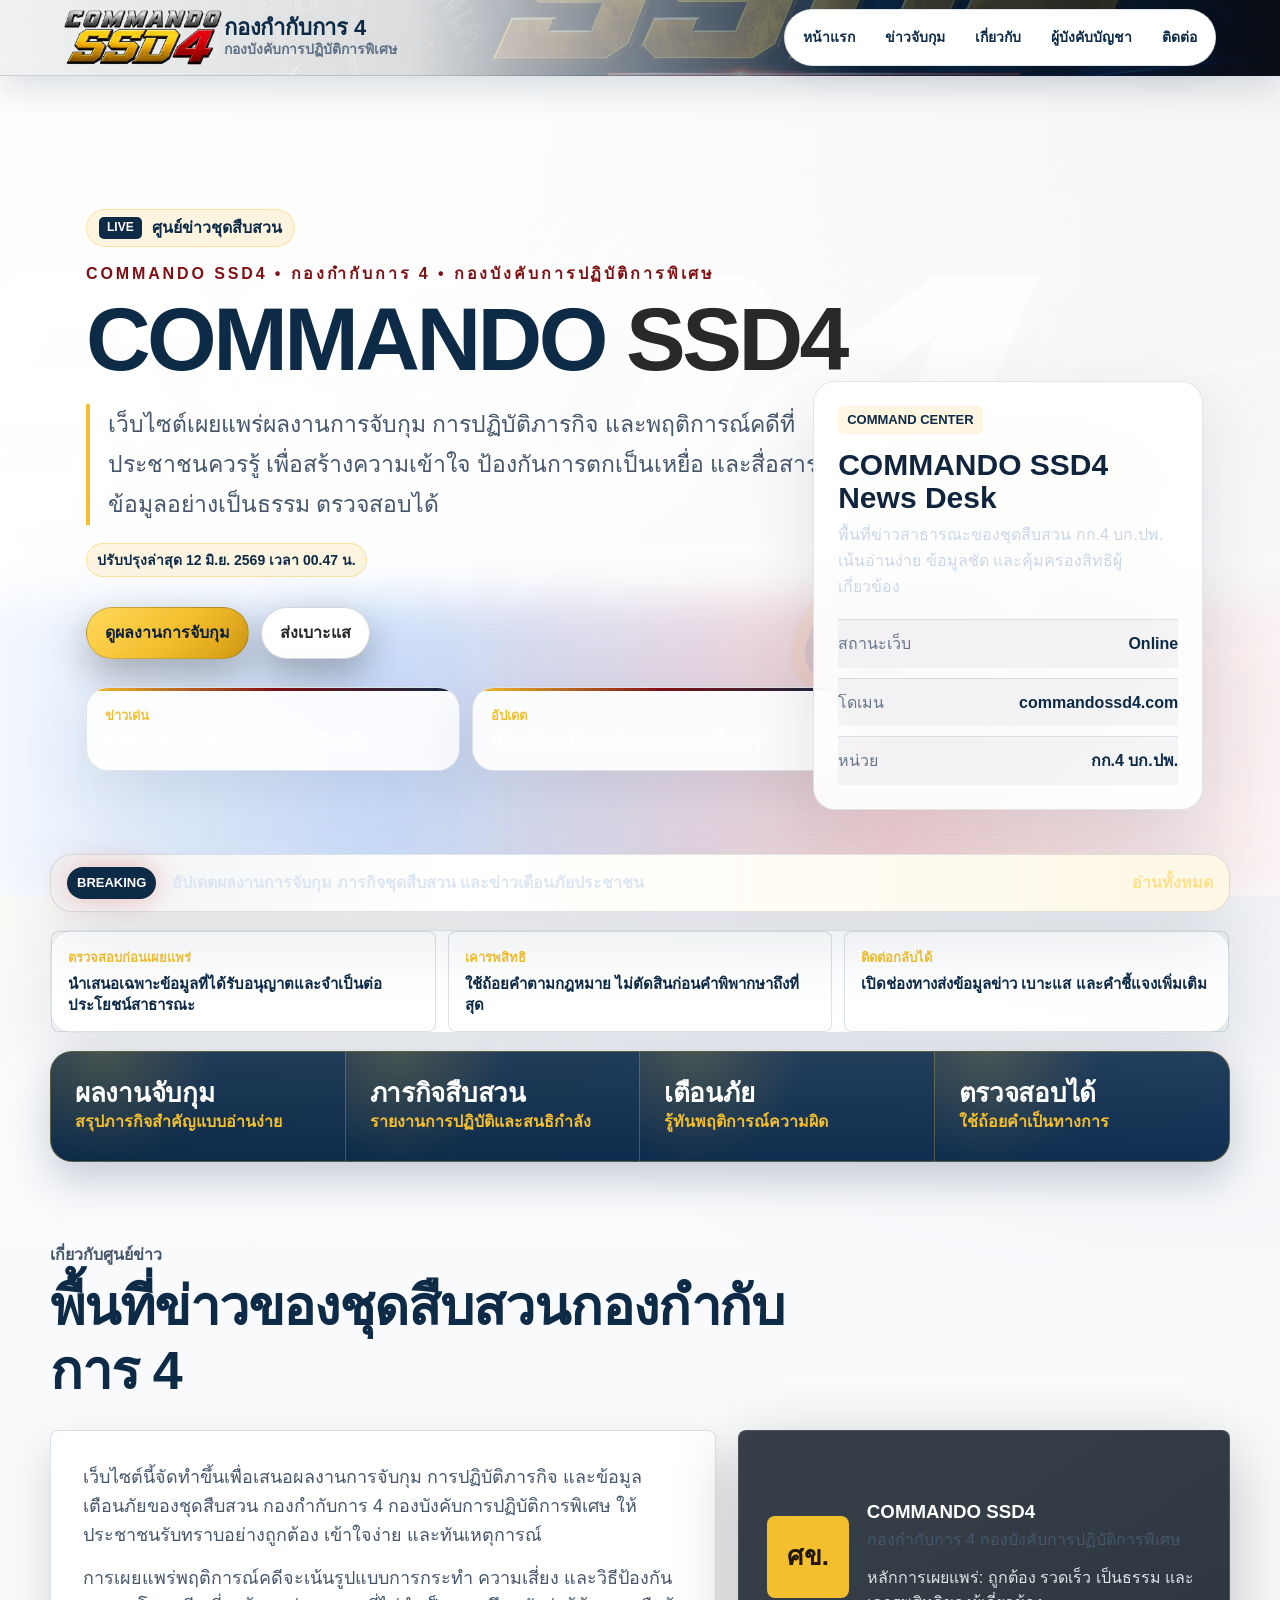
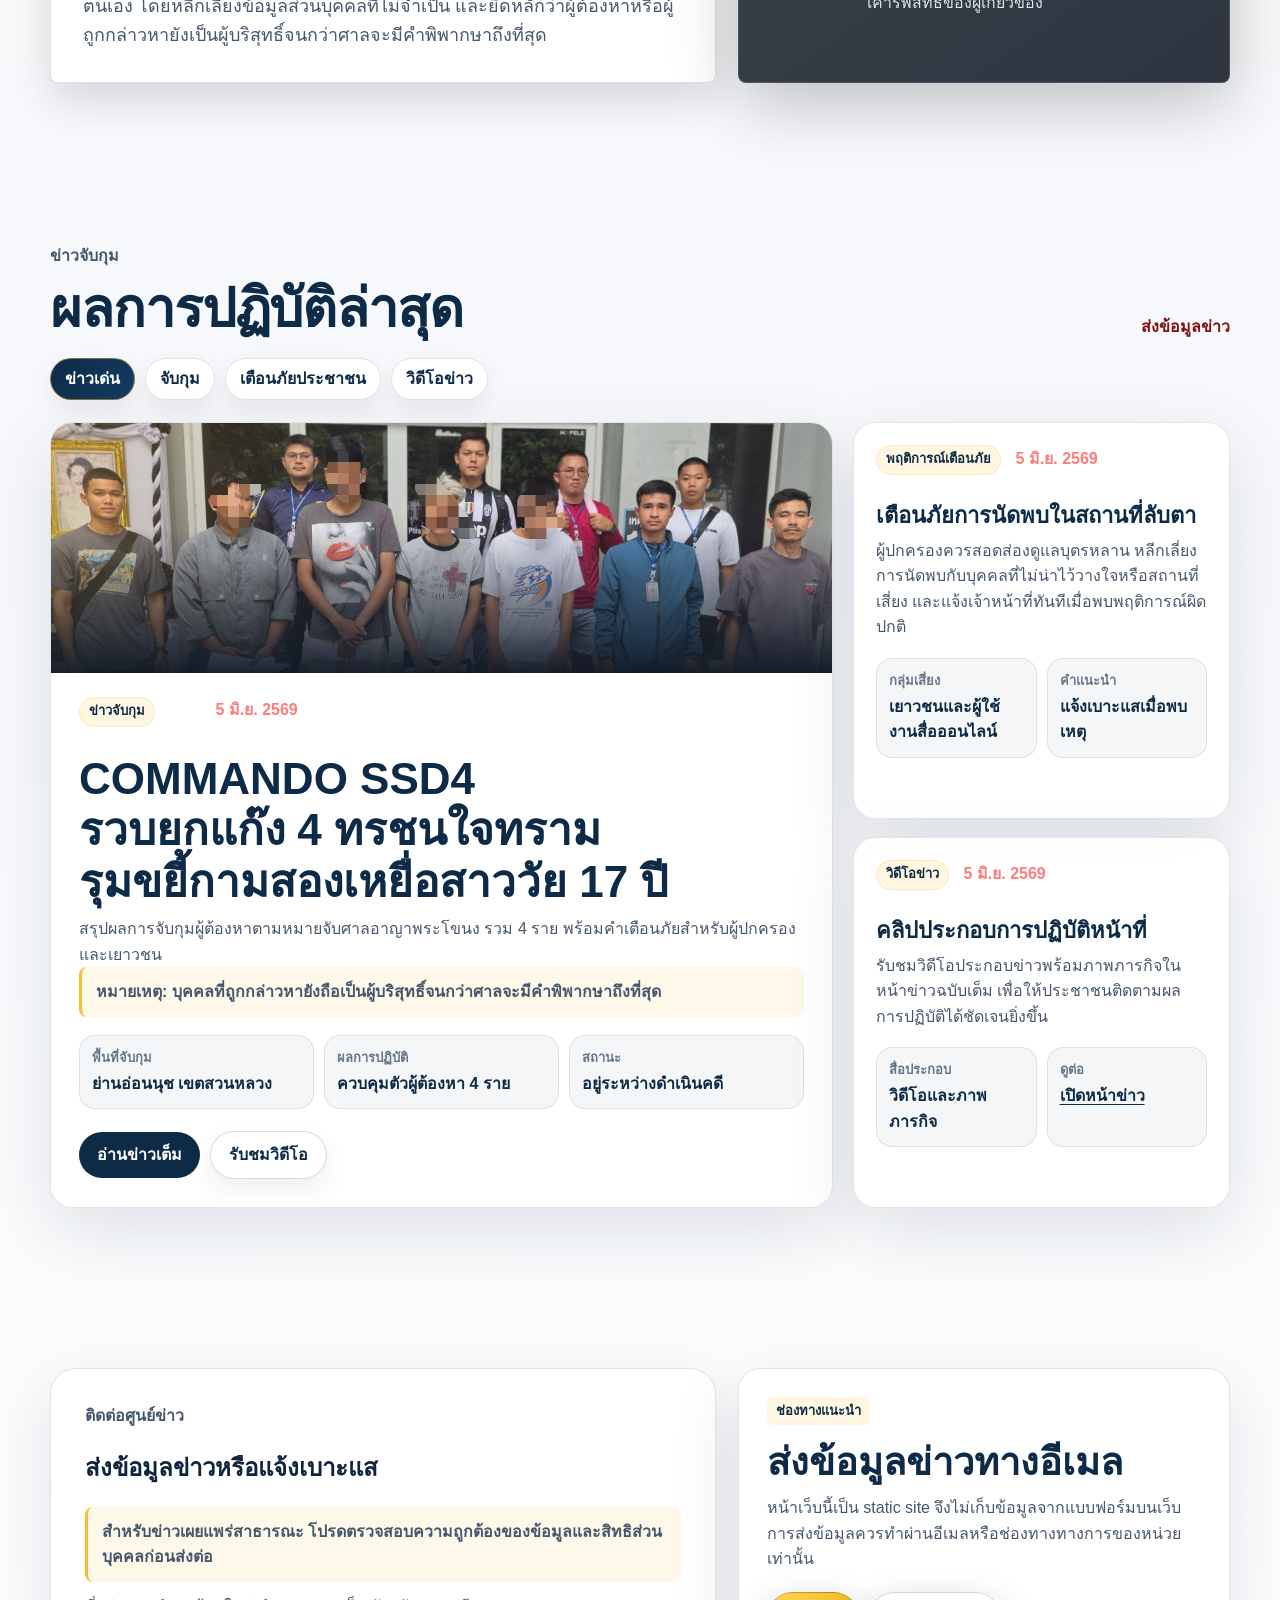
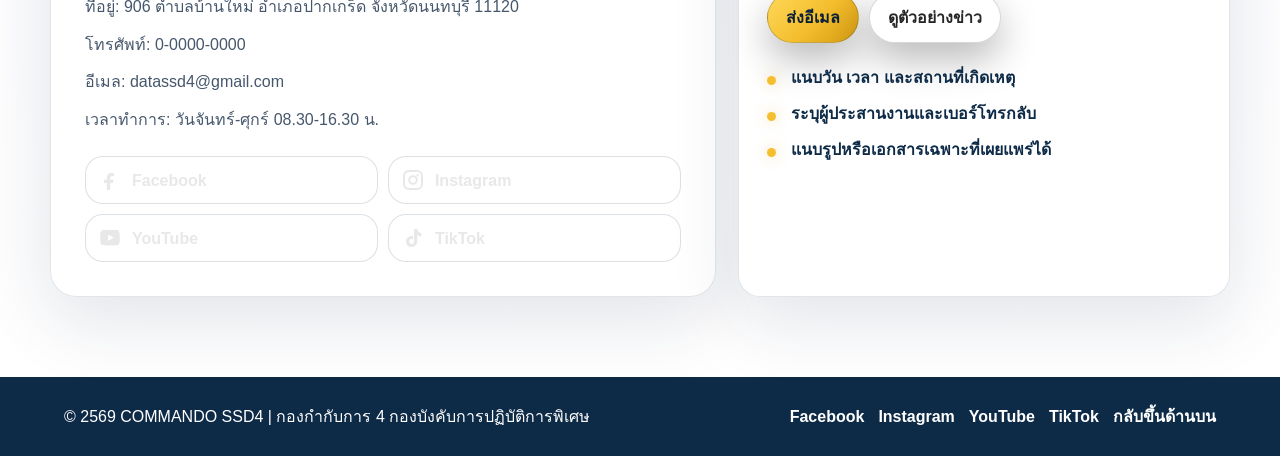
==== index.html @ e6b13897 "Upgrade news layout and sharing" ====
<!doctype html>
<html lang="th">
<head>
  <meta charset="utf-8">
  <meta name="viewport" content="width=device-width, initial-scale=1">
  <title>COMMANDO SSD4 | กองกำกับการ 4 กองบังคับการปฏิบัติการพิเศษ</title>
  <meta name="description" content="เว็บไซต์ COMMANDO SSD4 กองกำกับการ 4 กองบังคับการปฏิบัติการพิเศษ นำเสนอผลงานการจับกุม ภารกิจ และข่าวเตือนภัยประชาชน">
  <meta name="theme-color" content="#080d14">
  <meta property="og:type" content="website">
  <meta property="og:title" content="COMMANDO SSD4 | กองกำกับการ 4 กองบังคับการปฏิบัติการพิเศษ">
  <meta property="og:description" content="รายงานผลงานการจับกุม ภารกิจ และข่าวเตือนภัยประชาชนจาก COMMANDO SSD4">
  <meta property="og:image" content="https://commandossd4.com/assets/cover/ssd4-cover-wide-mono.jpg">
  <meta property="og:url" content="https://commandossd4.com/">
  <meta name="twitter:card" content="summary_large_image">
  <meta name="twitter:title" content="COMMANDO SSD4 | กองกำกับการ 4 กองบังคับการปฏิบัติการพิเศษ">
  <meta name="twitter:description" content="รายงานผลงานการจับกุม ภารกิจ และข่าวเตือนภัยประชาชนจาก COMMANDO SSD4">
  <meta name="twitter:image" content="https://commandossd4.com/assets/cover/ssd4-cover-wide-mono.jpg">
  <meta http-equiv="Content-Security-Policy" content="default-src 'self'; base-uri 'self'; object-src 'none'; frame-src 'none'; child-src 'none'; worker-src 'none'; form-action 'none'; img-src 'self' data:; font-src 'self'; media-src 'self'; manifest-src 'self'; style-src 'self'; style-src-elem 'self'; style-src-attr 'none'; script-src 'self'; script-src-elem 'self'; script-src-attr 'none'; connect-src 'none'; prefetch-src 'self'; navigate-to 'self' https://www.facebook.com https://www.instagram.com https://www.youtube.com https://www.tiktok.com mailto:; trusted-types default; require-trusted-types-for 'script'">
  <meta name="referrer" content="strict-origin-when-cross-origin">
  <meta http-equiv="Permissions-Policy" content="camera=(), microphone=(), geolocation=(), payment=(), usb=(), bluetooth=(), interest-cohort=()">
  <meta http-equiv="X-Content-Type-Options" content="nosniff">
  <link rel="canonical" href="https://commandossd4.com/">
  <link rel="icon" href="assets/favicon.svg" type="image/svg+xml">
  <link rel="apple-touch-icon" href="assets/brand/commando-ssd4-header-logo-clean.png">
  <link rel="stylesheet" href="styles.css?v=news-upgrade">
</head>
<body>
  <header class="site-header">
    <a class="brand" href="index.html#home" aria-label="กลับหน้าแรก">
      <img class="brand-mark" src="assets/brand/commando-ssd4-header-logo-clean.png" alt="โลโก้ COMMANDO SSD4">
      <span>
        <strong>กองกำกับการ 4</strong>
        <small>กองบังคับการปฏิบัติการพิเศษ</small>
      </span>
    </a>
    <button class="menu-button" type="button" aria-label="เปิดเมนู" aria-expanded="false">
      <span></span>
      <span></span>
      <span></span>
    </button>
    <nav class="main-nav" aria-label="เมนูหลัก">
      <a href="#home">หน้าแรก</a>
      <a href="#news">ข่าวจับกุม</a>
      <a href="#about">เกี่ยวกับ</a>
      <a href="commanders.html">ผู้บังคับบัญชา</a>
      <a href="#contact">ติดต่อ</a>
    </nav>
  </header>

  <main id="home">
    <section class="hero">
      <img src="assets/cover/ssd4-cover-wide-mono.jpg" alt="ภาพปก COMMANDO SSD4 LIVE โทนขาวดำ" class="hero-image">
      <div class="hero-overlay"></div>
      <div class="hero-content">
        <div class="live-kicker">
          <span>LIVE</span>
          ศูนย์ข่าวชุดสืบสวน
        </div>
        <p class="hero-sector">COMMANDO SSD4 • กองกำกับการ 4 • กองบังคับการปฏิบัติการพิเศษ</p>
        <h1>COMMANDO <span>SSD4</span></h1>
        <p class="hero-copy">เว็บไซต์เผยแพร่ผลงานการจับกุม การปฏิบัติภารกิจ และพฤติการณ์คดีที่ประชาชนควรรู้ เพื่อสร้างความเข้าใจ ป้องกันการตกเป็นเหยื่อ และสื่อสารข้อมูลอย่างเป็นธรรม ตรวจสอบได้</p>
        <p class="last-updated">ปรับปรุงล่าสุด 12 มิ.ย. 2569 เวลา 00.47 น.</p>
        <div class="hero-actions" aria-label="ทางลัดสำคัญ">
          <a class="primary-button" href="#news">ดูผลงานการจับกุม</a>
          <a class="secondary-button" href="#contact">ส่งเบาะแส</a>
        </div>
        <div class="hero-brief">
          <article>
            <span>ข่าวเด่น</span>
            <strong>รายงานผลการจับกุมและส่งดำเนินคดี</strong>
          </article>
          <article>
            <span>อัปเดต</span>
            <strong>เตือนภัยพฤติการณ์อาชญากรรมที่ควรรู้</strong>
          </article>
        </div>
      </div>
      <aside class="hero-command-card" aria-label="สรุปสถานะศูนย์ข่าว">
        <span class="card-label">COMMAND CENTER</span>
        <h2>COMMANDO SSD4 News Desk</h2>
        <p>พื้นที่ข่าวสาธารณะของชุดสืบสวน กก.4 บก.ปพ. เน้นอ่านง่าย ข้อมูลชัด และคุ้มครองสิทธิผู้เกี่ยวข้อง</p>
        <dl>
          <div><dt>สถานะเว็บ</dt><dd>Online</dd></div>
          <div><dt>โดเมน</dt><dd>commandossd4.com</dd></div>
          <div><dt>หน่วย</dt><dd>กก.4 บก.ปพ.</dd></div>
        </dl>
      </aside>
    </section>

    <section class="ticker" aria-label="ข่าวด่วน">
      <strong>BREAKING</strong>
      <p>อัปเดตผลงานการจับกุม ภารกิจชุดสืบสวน และข่าวเตือนภัยประชาชน</p>
      <a href="#news">อ่านทั้งหมด</a>
    </section>

    <section class="trust-strip" aria-label="มาตรฐานการเผยแพร่ข่าว">
      <article>
        <span>ตรวจสอบก่อนเผยแพร่</span>
        <strong>นำเสนอเฉพาะข้อมูลที่ได้รับอนุญาตและจำเป็นต่อประโยชน์สาธารณะ</strong>
      </article>
      <article>
        <span>เคารพสิทธิ</span>
        <strong>ใช้ถ้อยคำตามกฎหมาย ไม่ตัดสินก่อนคำพิพากษาถึงที่สุด</strong>
      </article>
      <article>
        <span>ติดต่อกลับได้</span>
        <strong>เปิดช่องทางส่งข้อมูลข่าว เบาะแส และคำชี้แจงเพิ่มเติม</strong>
      </article>
    </section>

    <section class="quick-stats" aria-label="สรุปข่าวและผลการปฏิบัติ">
      <article>
        <strong>ผลงานจับกุม</strong>
        <span>สรุปภารกิจสำคัญแบบอ่านง่าย</span>
      </article>
      <article>
        <strong>ภารกิจสืบสวน</strong>
        <span>รายงานการปฏิบัติและสนธิกำลัง</span>
      </article>
      <article>
        <strong>เตือนภัย</strong>
        <span>รู้ทันพฤติการณ์ความผิด</span>
      </article>
      <article>
        <strong>ตรวจสอบได้</strong>
        <span>ใช้ถ้อยคำเป็นทางการ</span>
      </article>
    </section>

    <section id="about" class="section">
      <div class="section-heading">
        <p class="eyebrow">เกี่ยวกับศูนย์ข่าว</p>
        <h2>พื้นที่ข่าวของชุดสืบสวนกองกำกับการ 4</h2>
      </div>
      <div class="about-grid">
        <div class="about-copy">
          <p>เว็บไซต์นี้จัดทำขึ้นเพื่อเสนอผลงานการจับกุม การปฏิบัติภารกิจ และข้อมูลเตือนภัยของชุดสืบสวน กองกำกับการ 4 กองบังคับการปฏิบัติการพิเศษ ให้ประชาชนรับทราบอย่างถูกต้อง เข้าใจง่าย และทันเหตุการณ์</p>
          <p>การเผยแพร่พฤติการณ์คดีจะเน้นรูปแบบการกระทำ ความเสี่ยง และวิธีป้องกันตนเอง โดยหลีกเลี่ยงข้อมูลส่วนบุคคลที่ไม่จำเป็น และยึดหลักว่าผู้ต้องหาหรือผู้ถูกกล่าวหายังเป็นผู้บริสุทธิ์จนกว่าศาลจะมีคำพิพากษาถึงที่สุด</p>
        </div>
        <div class="commander-panel">
          <div class="profile-avatar">ศข.</div>
          <div>
            <h3>COMMANDO SSD4</h3>
            <p>กองกำกับการ 4 กองบังคับการปฏิบัติการพิเศษ</p>
            <span>หลักการเผยแพร่: ถูกต้อง รวดเร็ว เป็นธรรม และเคารพสิทธิของผู้เกี่ยวข้อง</span>
          </div>
        </div>
      </div>
    </section>

    <section id="news" class="section">
      <div class="section-heading row-heading">
        <div>
          <p class="eyebrow">ข่าวจับกุม</p>
          <h2>ผลการปฏิบัติล่าสุด</h2>
        </div>
        <a class="text-link" href="#contact">ส่งข้อมูลข่าว</a>
      </div>
      <div class="news-toolbar" aria-label="หมวดข่าว">
        <span>ข่าวเด่น</span>
        <span>จับกุม</span>
        <span>เตือนภัยประชาชน</span>
        <span>วิดีโอข่าว</span>
      </div>
      <div class="news-dashboard">
        <article class="featured-news">
          <div class="news-visual" aria-hidden="true">
            <img src="assets/news/2026-06-05-case/cover.jpg" alt="">
          </div>
          <span class="news-tag">ข่าวจับกุม</span>
          <time datetime="2026-06-05">5 มิ.ย. 2569</time>
              <h3>COMMANDO SSD4<br>รวบยกแก๊ง 4 ทรชนใจทราม<br>รุมขยี้กามสองเหยื่อสาววัย 17 ปี</h3>
          <p>สรุปผลการจับกุมผู้ต้องหาตามหมายจับศาลอาญาพระโขนง รวม 4 ราย พร้อมคำเตือนภัยสำหรับผู้ปกครองและเยาวชน</p>
          <p class="editor-note">หมายเหตุ: บุคคลที่ถูกกล่าวหายังถือเป็นผู้บริสุทธิ์จนกว่าศาลจะมีคำพิพากษาถึงที่สุด</p>
          <dl class="case-meta">
            <div><dt>พื้นที่จับกุม</dt><dd>ย่านอ่อนนุช เขตสวนหลวง</dd></div>
            <div><dt>ผลการปฏิบัติ</dt><dd>ควบคุมตัวผู้ต้องหา 4 ราย</dd></div>
            <div><dt>สถานะ</dt><dd>อยู่ระหว่างดำเนินคดี</dd></div>
          </dl>
          <div class="news-actions">
            <a class="read-more-button" href="news/2026-06-05-arrest-case.html">อ่านข่าวเต็ม</a>
            <a class="outline-button" href="news/2026-06-05-arrest-case.html#video">รับชมวิดีโอ</a>
          </div>
        </article>
        <div class="news-side">
          <article class="news-item">
            <span class="news-tag">พฤติการณ์เตือนภัย</span>
            <time datetime="2026-06-05">5 มิ.ย. 2569</time>
            <h3>เตือนภัยการนัดพบในสถานที่ลับตา</h3>
            <p>ผู้ปกครองควรสอดส่องดูแลบุตรหลาน หลีกเลี่ยงการนัดพบกับบุคคลที่ไม่น่าไว้วางใจหรือสถานที่เสี่ยง และแจ้งเจ้าหน้าที่ทันทีเมื่อพบพฤติการณ์ผิดปกติ</p>
            <dl class="case-meta">
              <div><dt>กลุ่มเสี่ยง</dt><dd>เยาวชนและผู้ใช้งานสื่อออนไลน์</dd></div>
              <div><dt>คำแนะนำ</dt><dd>แจ้งเบาะแสเมื่อพบเหตุ</dd></div>
            </dl>
          </article>
          <article class="news-item">
            <span class="news-tag">วิดีโอข่าว</span>
            <time datetime="2026-06-05">5 มิ.ย. 2569</time>
            <h3>คลิปประกอบการปฏิบัติหน้าที่</h3>
            <p>รับชมวิดีโอประกอบข่าวพร้อมภาพภารกิจในหน้าข่าวฉบับเต็ม เพื่อให้ประชาชนติดตามผลการปฏิบัติได้ชัดเจนยิ่งขึ้น</p>
            <dl class="case-meta">
              <div><dt>สื่อประกอบ</dt><dd>วิดีโอและภาพภารกิจ</dd></div>
              <div><dt>ดูต่อ</dt><dd><a href="news/2026-06-05-arrest-case.html#video">เปิดหน้าข่าว</a></dd></div>
            </dl>
          </article>
        </div>
      </div>
    </section>

    <section id="contact" class="section contact-section">
      <div class="contact-info">
        <p class="eyebrow">ติดต่อศูนย์ข่าว</p>
        <h2>ส่งข้อมูลข่าวหรือแจ้งเบาะแส</h2>
        <p class="contact-lead">สำหรับข่าวเผยแพร่สาธารณะ โปรดตรวจสอบความถูกต้องของข้อมูลและสิทธิส่วนบุคคลก่อนส่งต่อ</p>
        <p>ที่อยู่: 906 ตำบลบ้านใหม่ อำเภอปากเกร็ด จังหวัดนนทบุรี 11120</p>
        <p>โทรศัพท์: 0-0000-0000</p>
        <p>อีเมล: datassd4@gmail.com</p>
        <p>เวลาทำการ: วันจันทร์-ศุกร์ 08.30-16.30 น.</p>
        <div class="social-block" aria-label="ช่องทางโซเชียลมีเดีย">
          <a class="social-link facebook" href="https://www.facebook.com/profile.php?id=61590325751776" target="_blank" rel="noopener noreferrer" referrerpolicy="no-referrer" aria-label="Facebook Commando SSD4">
            <svg viewBox="0 0 24 24" aria-hidden="true">
              <path d="M14.2 8.1H16V5.2c-.9-.1-1.8-.2-2.7-.2-2.7 0-4.5 1.6-4.5 4.6v2.1H6v3.2h2.8V22h3.4v-7.1h2.8l.5-3.2h-3.3V9.9c0-1 .3-1.8 2-1.8Z"></path>
            </svg>
            <span>Facebook</span>
          </a>
          <a class="social-link instagram" href="https://www.instagram.com/commando_ssd4" target="_blank" rel="noopener noreferrer" referrerpolicy="no-referrer" aria-label="Instagram Commando SSD4">
            <svg viewBox="0 0 24 24" aria-hidden="true">
              <path d="M7.8 2h8.4A5.8 5.8 0 0 1 22 7.8v8.4a5.8 5.8 0 0 1-5.8 5.8H7.8A5.8 5.8 0 0 1 2 16.2V7.8A5.8 5.8 0 0 1 7.8 2Zm0 2A3.8 3.8 0 0 0 4 7.8v8.4A3.8 3.8 0 0 0 7.8 20h8.4a3.8 3.8 0 0 0 3.8-3.8V7.8A3.8 3.8 0 0 0 16.2 4H7.8Zm8.9 2.1a1.2 1.2 0 1 1 0 2.4 1.2 1.2 0 0 1 0-2.4ZM12 7.2a4.8 4.8 0 1 1 0 9.6 4.8 4.8 0 0 1 0-9.6Zm0 2a2.8 2.8 0 1 0 0 5.6 2.8 2.8 0 0 0 0-5.6Z"></path>
            </svg>
            <span>Instagram</span>
          </a>
          <a class="social-link youtube" href="https://www.youtube.com/@commando_ssd4" target="_blank" rel="noopener noreferrer" referrerpolicy="no-referrer" aria-label="YouTube Commando SSD4">
            <svg viewBox="0 0 24 24" aria-hidden="true">
              <path d="M21.6 7.2s-.2-1.5-.8-2.2c-.8-.8-1.7-.8-2.1-.9C15.8 3.9 12 3.9 12 3.9s-3.8 0-6.7.2c-.4.1-1.3.1-2.1.9-.6.7-.8 2.2-.8 2.2S2.2 9 2.2 10.8v1.7c0 1.8.2 3.6.2 3.6s.2 1.5.8 2.2c.8.8 1.9.8 2.4.9 1.8.2 6.4.2 6.4.2s3.8 0 6.7-.2c.4-.1 1.3-.1 2.1-.9.6-.7.8-2.2.8-2.2s.2-1.8.2-3.6v-1.7c0-1.8-.2-3.6-.2-3.6ZM10.1 14.8V8.6l5.8 3.1-5.8 3.1Z"></path>
            </svg>
            <span>YouTube</span>
          </a>
          <a class="social-link tiktok" href="https://www.tiktok.com/@commandossd4" target="_blank" rel="noopener noreferrer" referrerpolicy="no-referrer" aria-label="TikTok Commando SSD4">
            <svg viewBox="0 0 24 24" aria-hidden="true">
              <path d="M16.3 3c.3 2.5 1.7 4 4.1 4.2v3.1c-1.5 0-2.9-.5-4.1-1.4v6.4c0 3.3-2.6 5.7-5.8 5.7A5.5 5.5 0 0 1 5 15.5C5 12.2 7.7 10 10.9 10c.4 0 .8 0 1.2.1v3.2a3 3 0 0 0-1.2-.2 2.4 2.4 0 1 0 2.2 2.4V3h3.2Z"></path>
            </svg>
            <span>TikTok</span>
          </a>
        </div>
      </div>
      <aside class="contact-card" aria-label="ช่องทางส่งข้อมูล">
        <span class="card-label">ช่องทางแนะนำ</span>
        <h3>ส่งข้อมูลข่าวทางอีเมล</h3>
        <p>หน้าเว็บนี้เป็น static site จึงไม่เก็บข้อมูลจากแบบฟอร์มบนเว็บ การส่งข้อมูลควรทำผ่านอีเมลหรือช่องทางทางการของหน่วยเท่านั้น</p>
        <div class="contact-actions">
          <a class="primary-button" href="mailto:datassd4@gmail.com?subject=ส่งข้อมูลข่าว Commando SSD4">ส่งอีเมล</a>
          <a class="secondary-button" href="#news">ดูตัวอย่างข่าว</a>
        </div>
        <ul class="intel-list">
          <li>แนบวัน เวลา และสถานที่เกิดเหตุ</li>
          <li>ระบุผู้ประสานงานและเบอร์โทรกลับ</li>
          <li>แนบรูปหรือเอกสารเฉพาะที่เผยแพร่ได้</li>
        </ul>
      </aside>
    </section>
  </main>

  <footer class="site-footer">
    <p>© 2569 COMMANDO SSD4 | กองกำกับการ 4 กองบังคับการปฏิบัติการพิเศษ</p>
    <div class="footer-actions">
      <a href="https://www.facebook.com/profile.php?id=61590325751776" target="_blank" rel="noopener noreferrer" referrerpolicy="no-referrer">Facebook</a>
      <a href="https://www.instagram.com/commando_ssd4" target="_blank" rel="noopener noreferrer" referrerpolicy="no-referrer">Instagram</a>
      <a href="https://www.youtube.com/@commando_ssd4" target="_blank" rel="noopener noreferrer" referrerpolicy="no-referrer">YouTube</a>
      <a href="https://www.tiktok.com/@commandossd4" target="_blank" rel="noopener noreferrer" referrerpolicy="no-referrer">TikTok</a>
      <a href="#home">กลับขึ้นด้านบน</a>
    </div>
  </footer>

  <script src="script.js?v=news-upgrade"></script>
</body>
</html>
---- styles.css ----
:root {
  --bg: #080d14;
  --bg-soft: #101823;
  --surface: #111a26;
  --surface-2: #172231;
  --surface-light: #f5f7fb;
  --ink: #eef3f8;
  --ink-dark: #172033;
  --muted: #98a7b7;
  --muted-dark: #5c6878;
  --line: rgba(255, 255, 255, 0.12);
  --line-dark: #dce2ea;
  --gold: #f0b83f;
  --gold-soft: #ffe3a4;
  --red: #d73636;
  --blue: #2d7df0;
  --shadow: 0 24px 70px rgba(0, 0, 0, 0.34);
}

* {
  box-sizing: border-box;
}

html {
  scroll-behavior: smooth;
}

body {
  margin: 0;
  background: var(--bg);
  color: var(--ink);
  font-family: Tahoma, "Segoe UI", Arial, sans-serif;
  line-height: 1.6;
}

a {
  color: inherit;
  text-decoration: none;
}

.site-header {
  position: sticky;
  top: 0;
  z-index: 10;
  display: flex;
  align-items: center;
  justify-content: space-between;
  gap: 24px;
  min-height: 76px;
  padding: 12px clamp(18px, 5vw, 64px);
  background: rgba(8, 13, 20, 0.86);
  border-bottom: 1px solid var(--line);
  backdrop-filter: blur(16px);
}

.brand {
  display: inline-flex;
  align-items: center;
  gap: 12px;
  min-width: 250px;
}

.brand-mark {
  width: 50px;
  height: 50px;
  border-radius: 8px;
  object-fit: cover;
  border: 1px solid rgba(240, 184, 63, 0.55);
  box-shadow: 0 0 22px rgba(240, 184, 63, 0.16);
}

.brand strong,
.brand small {
  display: block;
}

.brand strong {
  color: #fff;
  font-size: 18px;
  line-height: 1.15;
}

.brand small {
  color: var(--muted);
  font-size: 12px;
}

.main-nav {
  display: flex;
  align-items: center;
  gap: 6px;
}

.main-nav a {
  padding: 10px 12px;
  border-radius: 8px;
  color: #dbe4ee;
  font-weight: 700;
  font-size: 14px;
}

.main-nav a:hover {
  background: rgba(240, 184, 63, 0.12);
  color: var(--gold-soft);
}

.menu-button {
  display: none;
  width: 44px;
  height: 44px;
  border: 1px solid var(--line);
  border-radius: 8px;
  background: rgba(255, 255, 255, 0.08);
  cursor: pointer;
}

.menu-button span {
  display: block;
  width: 20px;
  height: 2px;
  margin: 5px auto;
  background: #fff;
}

.hero {
  position: relative;
  min-height: 720px;
  display: grid;
  align-items: end;
  overflow: hidden;
}

.hero-image,
.hero-overlay {
  position: absolute;
  inset: 0;
  width: 100%;
  height: 100%;
}

.hero-image {
  object-fit: cover;
  object-position: center;
}

.hero-overlay {
  background:
    linear-gradient(90deg, rgba(3, 7, 13, 0.94), rgba(3, 7, 13, 0.58) 45%, rgba(3, 7, 13, 0.1)),
    linear-gradient(0deg, rgba(8, 13, 20, 0.92), rgba(8, 13, 20, 0) 46%);
}

.hero-content {
  position: relative;
  width: min(940px, calc(100% - 36px));
  margin: 0 clamp(18px, 7vw, 86px) 92px;
  color: #fff;
}

.live-kicker {
  display: inline-flex;
  align-items: center;
  gap: 10px;
  min-height: 34px;
  margin-bottom: 14px;
  padding: 5px 12px;
  border: 1px solid rgba(240, 184, 63, 0.32);
  border-radius: 8px;
  background: rgba(8, 13, 20, 0.68);
  color: var(--gold-soft);
  font-weight: 800;
}

.live-kicker span {
  display: inline-flex;
  align-items: center;
  min-height: 22px;
  padding: 0 8px;
  border-radius: 5px;
  background: var(--red);
  color: #fff;
  font-size: 12px;
}

.eyebrow {
  margin: 0 0 8px;
  color: var(--gold);
  font-weight: 800;
  letter-spacing: 0;
}

.hero h1 {
  margin: 0;
  font-size: clamp(48px, 8vw, 106px);
  line-height: 0.98;
  letter-spacing: 0;
}

.hero-copy {
  max-width: 720px;
  margin: 20px 0 0;
  color: #dce6f2;
  font-size: clamp(18px, 2.3vw, 25px);
}

.last-updated {
  display: inline-flex;
  min-height: 32px;
  margin: 18px 0 0;
  padding: 5px 10px;
  border: 1px solid rgba(255, 255, 255, 0.16);
  border-radius: 8px;
  background: rgba(255, 255, 255, 0.08);
  color: #c9d5e4;
  font-size: 14px;
  font-weight: 800;
}

.hero-actions {
  display: flex;
  flex-wrap: wrap;
  gap: 12px;
  margin-top: 30px;
}

.primary-button,
.secondary-button {
  display: inline-flex;
  justify-content: center;
  align-items: center;
  min-height: 50px;
  padding: 12px 18px;
  border-radius: 8px;
  font: inherit;
  font-weight: 800;
  cursor: pointer;
}

.primary-button {
  border: 1px solid rgba(240, 184, 63, 0.55);
  background: var(--gold);
  color: #1c1403;
}

.secondary-button {
  border: 1px solid rgba(255, 255, 255, 0.28);
  background: rgba(255, 255, 255, 0.08);
  color: #fff;
}

.primary-button:hover,
.secondary-button:hover {
  transform: translateY(-1px);
}

.hero-brief {
  display: grid;
  grid-template-columns: repeat(2, minmax(0, 1fr));
  gap: 12px;
  max-width: 760px;
  margin-top: 28px;
}

.hero-brief article {
  padding: 16px;
  border: 1px solid var(--line);
  border-radius: 8px;
  background: rgba(17, 26, 38, 0.76);
  backdrop-filter: blur(10px);
}

.hero-brief span,
.hero-brief strong {
  display: block;
}

.hero-brief span {
  color: var(--gold);
  font-size: 13px;
  font-weight: 800;
}

.hero-brief strong {
  margin-top: 4px;
  color: #fff;
  line-height: 1.35;
}

.ticker {
  position: relative;
  z-index: 2;
  width: min(1120px, calc(100% - 36px));
  min-height: 58px;
  margin: -32px auto 0;
  display: flex;
  align-items: center;
  gap: 16px;
  padding: 12px 16px;
  border: 1px solid rgba(240, 184, 63, 0.24);
  border-radius: 8px;
  background: #121a26;
  box-shadow: var(--shadow);
}

.ticker strong {
  display: inline-flex;
  align-items: center;
  min-height: 32px;
  padding: 4px 10px;
  border-radius: 6px;
  background: var(--red);
  color: #fff;
  font-size: 13px;
}

.ticker p {
  flex: 1;
  margin: 0;
  color: #dce6f2;
  font-weight: 700;
}

.ticker a {
  color: var(--gold-soft);
  font-weight: 800;
}

.trust-strip {
  width: min(1120px, calc(100% - 36px));
  margin: 18px auto 0;
  display: grid;
  grid-template-columns: repeat(3, 1fr);
  gap: 12px;
}

.trust-strip article {
  padding: 16px;
  border: 1px solid var(--line);
  border-radius: 8px;
  background: rgba(255, 255, 255, 0.05);
}

.trust-strip span,
.trust-strip strong {
  display: block;
}

.trust-strip span {
  color: var(--gold);
  font-size: 13px;
  font-weight: 800;
}

.trust-strip strong {
  margin-top: 4px;
  color: #dce6f2;
  font-size: 15px;
  line-height: 1.42;
}

.quick-stats {
  width: min(1120px, calc(100% - 36px));
  margin: 24px auto 0;
  display: grid;
  grid-template-columns: repeat(4, 1fr);
  border: 1px solid var(--line);
  border-radius: 8px;
  background: var(--surface);
  overflow: hidden;
}

.quick-stats article {
  padding: 22px;
  border-right: 1px solid var(--line);
}

.quick-stats article:last-child {
  border-right: 0;
}

.quick-stats strong,
.quick-stats span {
  display: block;
}

.quick-stats strong {
  color: var(--gold);
  font-size: 26px;
  line-height: 1.18;
}

.quick-stats span {
  color: var(--muted);
  font-weight: 700;
}

.section {
  width: min(1120px, calc(100% - 36px));
  margin: 0 auto;
  padding: 86px 0;
}

.band {
  width: 100%;
  padding-inline: max(18px, calc((100vw - 1120px) / 2));
  background: linear-gradient(180deg, #0d141e, #111b28);
  border-block: 1px solid var(--line);
}

.section-heading {
  max-width: 740px;
  margin-bottom: 28px;
}

.section-heading h2 {
  margin: 0;
  color: #fff;
  font-size: clamp(30px, 4vw, 48px);
  line-height: 1.16;
}

.row-heading {
  max-width: none;
  display: flex;
  justify-content: space-between;
  align-items: end;
  gap: 24px;
}

.text-link {
  color: var(--gold-soft);
  font-weight: 800;
}

.about-grid,
.contact-section {
  display: grid;
  grid-template-columns: 1.15fr 0.85fr;
  gap: 22px;
  align-items: stretch;
}

.about-copy,
.commander-panel,
.card,
.service-card,
.featured-news,
.news-item,
.contact-form {
  border: 1px solid var(--line);
  border-radius: 8px;
  background: var(--surface);
  box-shadow: 0 18px 44px rgba(0, 0, 0, 0.14);
}

.about-copy {
  padding: 32px;
}

.about-copy p {
  margin: 0 0 14px;
  color: #d5dfeb;
  font-size: 18px;
}

.about-copy p:last-child {
  margin-bottom: 0;
}

.commander-panel {
  display: flex;
  align-items: center;
  gap: 18px;
  padding: 28px;
  background: linear-gradient(135deg, #151f2d, #0f2534);
  color: #fff;
}

.profile-avatar {
  flex: 0 0 82px;
  display: grid;
  place-items: center;
  width: 82px;
  height: 82px;
  border-radius: 8px;
  background: var(--gold);
  color: #211704;
  font-size: 26px;
  font-weight: 800;
}

.commander-panel h3,
.commander-panel p {
  margin: 0;
}

.commander-panel span {
  display: block;
  margin-top: 12px;
  color: #dce7ea;
}

.mission-grid,
.service-grid {
  display: grid;
  grid-template-columns: repeat(3, 1fr);
  gap: 18px;
}

.card,
.service-card {
  padding: 26px;
}

.icon {
  display: inline-grid;
  place-items: center;
  width: 44px;
  height: 44px;
  border-radius: 8px;
  background: rgba(240, 184, 63, 0.14);
  color: var(--gold);
  font-weight: 800;
}

.card h3,
.featured-news h3,
.news-item h3,
.service-card strong {
  margin: 16px 0 8px;
  color: #fff;
  font-size: 22px;
  line-height: 1.32;
}

.featured-news h3 {
  font-size: clamp(28px, 4vw, 44px);
  line-height: 1.18;
}

.editor-note,
.contact-lead {
  margin-top: 16px;
  padding: 12px 14px;
  border-left: 3px solid var(--gold);
  border-radius: 8px;
  background: rgba(240, 184, 63, 0.1);
  color: #e9d9ad;
  font-weight: 700;
}

.card p,
.featured-news p,
.news-item p,
.service-card span {
  margin: 0;
  color: var(--muted);
}

.news-dashboard {
  display: grid;
  grid-template-columns: minmax(0, 1.35fr) minmax(320px, 0.65fr);
  gap: 18px;
}

.featured-news {
  padding: 32px;
  background:
    linear-gradient(135deg, rgba(215, 54, 54, 0.16), rgba(45, 125, 240, 0.1)),
    var(--surface);
}

.news-side {
  display: grid;
  gap: 18px;
}

.news-item {
  padding: 22px;
}

.news-tag {
  display: inline-flex;
  align-items: center;
  min-height: 30px;
  margin: 0 10px 10px 0;
  padding: 4px 10px;
  border-radius: 6px;
  background: rgba(240, 184, 63, 0.14);
  color: var(--gold-soft);
  font-size: 13px;
  font-weight: 800;
}

.featured-news time,
.news-item time {
  color: #ff7c7c;
  font-weight: 800;
}

.case-meta {
  display: grid;
  grid-template-columns: repeat(3, 1fr);
  gap: 10px;
  margin: 18px 0 0;
}

.news-side .case-meta {
  grid-template-columns: repeat(2, 1fr);
}

.case-meta div {
  padding: 12px;
  border: 1px solid var(--line);
  border-radius: 8px;
  background: rgba(255, 255, 255, 0.04);
}

.case-meta dt {
  color: var(--muted);
  font-size: 13px;
  font-weight: 800;
}

.case-meta dd {
  margin: 2px 0 0;
  color: #fff;
  font-weight: 800;
}

.service-card {
  display: block;
  transition: border-color 0.18s ease, transform 0.18s ease, background 0.18s ease;
}

.service-card:hover {
  transform: translateY(-2px);
  border-color: rgba(240, 184, 63, 0.45);
  background: var(--surface-2);
}

.standards-section {
  padding-top: 96px;
}

.standard-grid {
  display: grid;
  grid-template-columns: repeat(4, 1fr);
  gap: 14px;
}

.standard-grid article {
  min-height: 168px;
  padding: 22px;
  border: 1px solid var(--line);
  border-radius: 8px;
  background:
    linear-gradient(180deg, rgba(240, 184, 63, 0.08), rgba(255, 255, 255, 0.03)),
    var(--surface);
}

.standard-grid strong,
.standard-grid span {
  display: block;
}

.standard-grid strong {
  color: #fff;
  font-size: 20px;
  line-height: 1.3;
}

.standard-grid span {
  margin-top: 10px;
  color: var(--muted);
}

.contact-section {
  align-items: start;
}

.contact-info p {
  margin: 0 0 12px;
  color: #d5dfeb;
}

.social-block {
  display: grid;
  grid-template-columns: repeat(2, minmax(0, 1fr));
  gap: 10px;
  margin-top: 24px;
}

.social-link {
  display: inline-flex;
  align-items: center;
  gap: 10px;
  min-height: 48px;
  padding: 10px 12px;
  border: 1px solid var(--line);
  border-radius: 8px;
  background: rgba(255, 255, 255, 0.05);
  color: #fff;
  font-weight: 800;
  transition: transform 0.18s ease, border-color 0.18s ease, background 0.18s ease;
}

.social-link:hover {
  transform: translateY(-2px);
  border-color: rgba(240, 184, 63, 0.42);
  background: rgba(255, 255, 255, 0.09);
}

.social-link svg {
  flex: 0 0 24px;
  width: 24px;
  height: 24px;
  fill: currentColor;
}

.social-link.facebook {
  color: #86b7ff;
}

.social-link.instagram {
  color: #ff9bd2;
}

.social-link.youtube {
  color: #ff6969;
}

.social-link.tiktok {
  color: #9ef2ff;
}

.contact-card {
  padding: 28px;
  border: 1px solid rgba(240, 184, 63, 0.28);
  border-radius: 8px;
  background:
    linear-gradient(135deg, rgba(240, 184, 63, 0.14), rgba(215, 54, 54, 0.08)),
    var(--surface);
  box-shadow: var(--shadow);
}

.card-label {
  display: inline-flex;
  min-height: 28px;
  align-items: center;
  padding: 3px 9px;
  border-radius: 6px;
  background: rgba(240, 184, 63, 0.16);
  color: var(--gold-soft);
  font-size: 13px;
  font-weight: 800;
}

.contact-card h3 {
  margin: 16px 0 10px;
  color: #fff;
  font-size: clamp(26px, 4vw, 38px);
  line-height: 1.15;
}

.contact-card p {
  margin: 0;
  color: #d5dfeb;
}

.contact-actions {
  display: flex;
  flex-wrap: wrap;
  gap: 10px;
  margin-top: 20px;
}

.intel-list {
  display: grid;
  gap: 10px;
  margin: 22px 0 0;
  padding: 0;
  list-style: none;
}

.intel-list li {
  position: relative;
  padding-left: 24px;
  color: #dce6f2;
  font-weight: 700;
}

.intel-list li::before {
  content: "";
  position: absolute;
  left: 0;
  top: 11px;
  width: 9px;
  height: 9px;
  border-radius: 999px;
  background: var(--gold);
  box-shadow: 0 0 14px rgba(240, 184, 63, 0.5);
}

.site-footer {
  display: flex;
  align-items: center;
  justify-content: space-between;
  gap: 16px;
  padding: 26px clamp(18px, 5vw, 64px);
  border-top: 1px solid var(--line);
  background: #05080d;
  color: #d9dee7;
}

.site-footer p {
  margin: 0;
}

.footer-actions {
  display: flex;
  flex-wrap: wrap;
  align-items: center;
  justify-content: flex-end;
  gap: 14px;
}

.footer-actions a {
  color: #dce6f2;
  font-weight: 800;
}

.footer-actions a:hover {
  color: var(--gold-soft);
}

@media (max-width: 940px) {
  .news-dashboard,
  .quick-stats,
  .trust-strip,
  .standard-grid,
  .mission-grid,
  .service-grid,
  .about-grid,
  .contact-section {
    grid-template-columns: 1fr;
  }

  .quick-stats article {
    border-right: 0;
    border-bottom: 1px solid var(--line);
  }

  .quick-stats article:last-child {
    border-bottom: 0;
  }
}

@media (max-width: 860px) {
  .menu-button {
    display: block;
  }

  .main-nav {
    position: absolute;
    left: 18px;
    right: 18px;
    top: 76px;
    display: none;
    flex-direction: column;
    align-items: stretch;
    padding: 10px;
    background: rgba(8, 13, 20, 0.98);
    border: 1px solid var(--line);
    border-radius: 8px;
    box-shadow: var(--shadow);
  }

  .main-nav.open {
    display: flex;
  }

  .hero {
    min-height: 660px;
  }

  .hero-overlay {
    background:
      linear-gradient(180deg, rgba(5, 8, 13, 0.35), rgba(5, 8, 13, 0.92)),
      linear-gradient(90deg, rgba(5, 8, 13, 0.76), rgba(5, 8, 13, 0.18));
  }

  .hero-content {
    margin-bottom: 72px;
  }

  .hero-brief,
  .case-meta,
  .news-side .case-meta {
    grid-template-columns: 1fr;
  }

  .row-heading {
    display: block;
  }

  .ticker {
    align-items: flex-start;
    flex-direction: column;
  }
}

@media (max-width: 560px) {
  .brand {
    min-width: 0;
  }

  .brand small {
    display: none;
  }

  .site-header {
    min-height: 68px;
  }

  .main-nav {
    top: 68px;
  }

  .hero {
    min-height: 620px;
  }

  .hero-content {
    margin-inline: 18px;
  }

  .hero-actions,
  .site-footer {
    flex-direction: column;
  }

  .site-footer,
  .footer-actions {
    align-items: flex-start;
  }

  .primary-button,
  .secondary-button {
    width: 100%;
  }

  .social-block {
    grid-template-columns: 1fr;
  }

  .section {
    padding: 64px 0;
  }

  .band {
    padding-top: 64px;
    padding-bottom: 64px;
  }

  .commander-panel {
    display: block;
  }

  .profile-avatar {
    margin-bottom: 16px;
  }
}

/* Investigation unit readability refresh */
:root {
  --bg: #07111d;
  --bg-soft: #0f1d2b;
  --surface: #132232;
  --surface-2: #19304a;
  --ink: #f3f6fb;
  --muted: #aebccd;
  --gold: #e7b74f;
  --gold-soft: #ffe7a8;
  --red: #b93535;
  --blue: #4f8ddd;
  --line: rgba(255, 255, 255, 0.13);
  --shadow: 0 22px 58px rgba(0, 0, 0, 0.28);
}

body {
  color: var(--ink);
  font-family: "Noto Sans Thai", "Sarabun", "Leelawadee UI", "Segoe UI", Arial, sans-serif;
  background:
    radial-gradient(circle at 18% -8%, rgba(79, 141, 221, 0.22), transparent 38%),
    radial-gradient(circle at 88% 6%, rgba(231, 183, 79, 0.13), transparent 32%),
    linear-gradient(180deg, #07111d 0%, #0c1724 46%, #08111c 100%);
  letter-spacing: 0;
}

.hero-sector,
.brand strong,
.hero h1,
.main-nav a {
  font-family: "Segoe UI", "Noto Sans Thai", "Leelawadee UI", Arial, sans-serif;
}

.site-header {
  background:
    linear-gradient(90deg, rgba(7, 17, 29, 0.95), rgba(14, 29, 45, 0.92)),
    rgba(7, 17, 29, 0.92);
}

.brand-mark {
  background: #fff;
  object-position: center;
}

.hero {
  min-height: 800px;
}

.hero-overlay {
  background:
    linear-gradient(90deg, rgba(7, 17, 29, 0.96), rgba(7, 17, 29, 0.78) 44%, rgba(7, 17, 29, 0.34)),
    linear-gradient(0deg, rgba(7, 17, 29, 0.96), rgba(7, 17, 29, 0.18) 58%, rgba(7, 17, 29, 0.48)),
    radial-gradient(circle at 78% 45%, rgba(79, 141, 221, 0.26), transparent 36%);
}

.hero h1 {
  font-size: clamp(46px, 7vw, 92px);
  letter-spacing: -0.04em;
}

.hero h1 span {
  color: var(--gold);
}

.hero-copy {
  max-width: 820px;
  color: #e9eff7;
  font-size: clamp(18px, 2vw, 23px);
  line-height: 1.75;
}

.hero-sector {
  color: #a9c8ff;
  letter-spacing: 0.14em;
}

.primary-button {
  color: #1b1303;
}

.secondary-button {
  color: #f6f9ff;
}

.section-heading h2 {
  color: #ffffff;
  font-size: clamp(32px, 4.2vw, 56px);
  line-height: 1.18;
}

.section p,
.card p,
.news-item p,
.featured-news p,
.service-card span,
.standard-grid span,
.contact-card p {
  color: #d7e1ee;
}

.commander-panel,
.card,
.service-card,
.featured-news,
.news-item,
.standard-grid article,
.contact-card,
.contact-info,
.hero-command-card {
  background:
    linear-gradient(145deg, rgba(255, 255, 255, 0.078), rgba(255, 255, 255, 0.032)),
    rgba(19, 34, 50, 0.92);
}

.commanders-section {
  position: relative;
}

.commander-grid {
  display: grid;
  grid-template-columns: 1.35fr repeat(2, minmax(0, 1fr));
  gap: 18px;
}

.commander-card {
  min-height: 250px;
  padding: 26px;
  border: 1px solid rgba(255, 255, 255, 0.12);
  border-radius: 26px;
  background:
    linear-gradient(145deg, rgba(255, 255, 255, 0.078), rgba(255, 255, 255, 0.032)),
    rgba(19, 34, 50, 0.92);
  box-shadow: var(--shadow);
}

.main-commander {
  display: grid;
  grid-template-columns: 150px 1fr;
  align-items: center;
  gap: 22px;
}

.main-commander img {
  width: 150px;
  height: 150px;
  border-radius: 28px;
  object-fit: cover;
  background: #fff;
  border: 1px solid rgba(231, 183, 79, 0.4);
}

.commander-card span {
  color: var(--gold-soft);
  font-weight: 900;
}

.commander-card h3 {
  margin: 12px 0 10px;
  color: #fff;
  font-size: clamp(22px, 2.5vw, 32px);
  line-height: 1.25;
}

.commander-card p {
  margin: 0;
  color: #d7e1ee;
}

.rank-badge {
  display: inline-flex;
  align-items: center;
  justify-content: center;
  width: 54px;
  height: 54px;
  border-radius: 18px;
  background: rgba(231, 183, 79, 0.14);
  box-shadow: inset 0 0 0 1px rgba(231, 183, 79, 0.25);
}

.news-visual {
  height: 300px;
}

.news-visual img {
  object-position: center;
}

.ticker {
  background:
    linear-gradient(90deg, rgba(185, 53, 53, 0.18), rgba(19, 34, 50, 0.96) 34%, rgba(79, 141, 221, 0.14)),
    var(--surface);
}

.trust-strip strong,
.quick-stats span {
  color: #e0e8f2;
}

.site-footer {
  background: #060d16;
}

@media (max-width: 1080px) {
  .commander-grid {
    grid-template-columns: 1fr;
  }
}

@media (max-width: 640px) {
  .main-commander {
    grid-template-columns: 1fr;
  }

  .main-commander img {
    width: 118px;
    height: 118px;
  }

  .hero h1 {
    font-size: clamp(40px, 14vw, 58px);
  }

  .hero-copy {
    font-size: 17px;
  }
}

/* Mourning period monochrome theme */
:root {
  --bg: #08090b;
  --bg-soft: #111317;
  --surface: #171a20;
  --surface-2: #20242b;
  --ink: #f5f5f5;
  --muted: #b8bcc4;
  --gold: #d8d8d8;
  --gold-soft: #ffffff;
  --red: #8a8f99;
  --blue: #c5cad1;
  --line: rgba(255, 255, 255, 0.14);
  --shadow: 0 22px 58px rgba(0, 0, 0, 0.32);
}

body {
  background:
    radial-gradient(circle at 18% -8%, rgba(255, 255, 255, 0.08), transparent 34%),
    radial-gradient(circle at 90% 8%, rgba(255, 255, 255, 0.05), transparent 30%),
    linear-gradient(180deg, #07080a 0%, #111317 48%, #07080a 100%);
}

.site-header,
.hero-overlay,
.ticker,
.band,
.commander-panel,
.card,
.service-card,
.featured-news,
.news-item,
.standard-grid article,
.contact-card,
.contact-info,
.hero-command-card,
.commander-card {
  filter: grayscale(1);
}

.hero-image,
.brand-mark,
.news-visual img,
.main-commander img,
.profile-avatar,
.social-link svg {
  filter: grayscale(1) contrast(1.05);
}

.hero-overlay {
  background:
    linear-gradient(90deg, rgba(5, 6, 8, 0.96), rgba(8, 9, 12, 0.82) 46%, rgba(8, 9, 12, 0.42)),
    linear-gradient(0deg, rgba(5, 6, 8, 0.96), rgba(5, 6, 8, 0.2) 58%, rgba(5, 6, 8, 0.56));
}

.hero h1 span,
.eyebrow,
.hero-sector,
.live-kicker,
.card-label,
.commander-card span,
.text-link,
.footer-actions a:hover,
.main-nav a:hover {
  color: #f2f2f2;
}

.primary-button {
  border-color: rgba(255, 255, 255, 0.38);
  background: linear-gradient(135deg, #ffffff, #d9d9d9 52%, #a8a8a8);
  color: #101216;
}

.secondary-button,
.last-updated,
.live-kicker,
.news-tag,
.rank-badge,
.card-label {
  border-color: rgba(255, 255, 255, 0.2);
  background: rgba(255, 255, 255, 0.08);
  color: #f5f5f5;
}

.live-kicker span,
.ticker strong {
  background: #e8e8e8;
  color: #101216;
}

.hero-copy {
  border-left-color: #d8d8d8;
}

.hero::before {
  background: linear-gradient(90deg, transparent, rgba(255, 255, 255, 0.16), rgba(255, 255, 255, 0.08), transparent);
}

.hero::after {
  border-color: rgba(255, 255, 255, 0.14);
  box-shadow:
    0 0 0 42px rgba(255, 255, 255, 0.015),
    0 0 80px rgba(255, 255, 255, 0.08);
}

.ticker {
  background:
    linear-gradient(90deg, rgba(255, 255, 255, 0.08), rgba(23, 26, 32, 0.96) 34%, rgba(255, 255, 255, 0.06)),
    var(--surface);
}

.main-nav a:hover {
  background: rgba(255, 255, 255, 0.1);
  box-shadow: inset 0 0 0 1px rgba(255, 255, 255, 0.18);
}

.social-link.facebook,
.social-link.instagram,
.social-link.youtube,
.social-link.tiktok {
  color: #e8e8e8;
}

.hero-sector {
  color: #e7e7e7;
  text-shadow: none;
}

.primary-button,
.secondary-button,
.hero h1 span {
  filter: grayscale(1);
}

/* Premium news-command visual refresh */
body {
  background:
    radial-gradient(circle at 18% 0%, rgba(45, 125, 240, 0.2), transparent 34%),
    radial-gradient(circle at 88% 10%, rgba(215, 54, 54, 0.16), transparent 30%),
    linear-gradient(180deg, #05080d 0%, #0a111d 42%, #070b12 100%);
}

body::before {
  content: "";
  position: fixed;
  inset: 0;
  z-index: -1;
  pointer-events: none;
  background-image:
    linear-gradient(rgba(255, 255, 255, 0.025) 1px, transparent 1px),
    linear-gradient(90deg, rgba(255, 255, 255, 0.025) 1px, transparent 1px);
  background-size: 44px 44px;
  mask-image: linear-gradient(180deg, rgba(0, 0, 0, 0.72), transparent 78%);
}

.site-header {
  min-height: 82px;
  background:
    linear-gradient(90deg, rgba(5, 8, 13, 0.96), rgba(11, 20, 33, 0.92)),
    rgba(8, 13, 20, 0.92);
  box-shadow: 0 18px 60px rgba(0, 0, 0, 0.32);
}

.brand-mark {
  border-radius: 14px;
  transform: rotate(-2deg);
}

.brand strong {
  letter-spacing: 0.03em;
  text-transform: uppercase;
}

.main-nav {
  padding: 6px;
  border: 1px solid rgba(255, 255, 255, 0.08);
  border-radius: 999px;
  background: rgba(255, 255, 255, 0.045);
}

.main-nav a {
  border-radius: 999px;
}

.main-nav a:hover {
  background: linear-gradient(135deg, rgba(240, 184, 63, 0.22), rgba(45, 125, 240, 0.14));
  box-shadow: inset 0 0 0 1px rgba(240, 184, 63, 0.26);
}

.hero {
  min-height: 820px;
  align-items: center;
  padding: 96px clamp(18px, 7vw, 86px) 88px;
  isolation: isolate;
}

.hero::before,
.hero::after {
  content: "";
  position: absolute;
  z-index: 1;
  pointer-events: none;
}

.hero::before {
  inset: auto -10% 0 -10%;
  height: 36%;
  background: linear-gradient(90deg, rgba(45, 125, 240, 0), rgba(45, 125, 240, 0.34), rgba(215, 54, 54, 0.3), rgba(45, 125, 240, 0));
  filter: blur(24px);
  opacity: 0.72;
}

.hero::after {
  right: 7%;
  bottom: 18%;
  width: 280px;
  height: 280px;
  border: 1px solid rgba(240, 184, 63, 0.18);
  border-radius: 50%;
  box-shadow:
    0 0 0 42px rgba(255, 255, 255, 0.018),
    0 0 80px rgba(240, 184, 63, 0.16);
}

.hero-image {
  object-position: center right;
  transform: scale(1.03);
}

.hero-overlay {
  z-index: 0;
  background:
    linear-gradient(90deg, rgba(3, 7, 13, 0.97), rgba(3, 7, 13, 0.72) 44%, rgba(3, 7, 13, 0.28)),
    linear-gradient(0deg, rgba(5, 8, 13, 0.98), rgba(5, 8, 13, 0.08) 58%, rgba(5, 8, 13, 0.58)),
    radial-gradient(circle at 78% 45%, rgba(45, 125, 240, 0.4), transparent 34%);
}

.hero-content {
  z-index: 2;
  width: min(860px, 100%);
  margin: 0;
}

.hero-sector {
  margin: 0 0 10px;
  color: #8fb8ff;
  font-size: clamp(13px, 1.5vw, 16px);
  font-weight: 900;
  letter-spacing: 0.18em;
  text-transform: uppercase;
}

.hero h1 {
  max-width: 900px;
  text-transform: uppercase;
  text-shadow: 0 12px 46px rgba(0, 0, 0, 0.72);
}

.hero h1 span {
  color: var(--gold);
  text-shadow:
    0 0 24px rgba(240, 184, 63, 0.32),
    0 12px 46px rgba(0, 0, 0, 0.72);
}

.hero-copy {
  max-width: 760px;
  padding-left: 18px;
  border-left: 4px solid var(--gold);
}

.live-kicker,
.last-updated,
.hero-brief article,
.hero-command-card,
.ticker,
.trust-strip,
.quick-stats,
.card,
.service-card,
.featured-news,
.news-item,
.standard-grid article,
.contact-card {
  border-radius: 22px;
}

.primary-button,
.secondary-button {
  border-radius: 999px;
  box-shadow: 0 16px 38px rgba(0, 0, 0, 0.28);
}

.primary-button {
  background: linear-gradient(135deg, #ffe08a, #f0b83f 44%, #c98618);
}

.secondary-button {
  background: rgba(255, 255, 255, 0.1);
  backdrop-filter: blur(14px);
}

.hero-brief article {
  position: relative;
  overflow: hidden;
  padding: 18px;
  border: 1px solid rgba(255, 255, 255, 0.16);
  background: linear-gradient(135deg, rgba(255, 255, 255, 0.13), rgba(255, 255, 255, 0.045));
  backdrop-filter: blur(18px);
}

.hero-brief article::after {
  content: "";
  position: absolute;
  inset: 0 0 auto;
  height: 3px;
  background: linear-gradient(90deg, var(--gold), var(--red), var(--blue));
}

.hero-command-card {
  position: absolute;
  right: clamp(18px, 6vw, 82px);
  bottom: 86px;
  z-index: 2;
  width: min(390px, calc(100% - 36px));
  padding: 24px;
  border: 1px solid rgba(240, 184, 63, 0.26);
  background:
    linear-gradient(145deg, rgba(14, 24, 38, 0.86), rgba(8, 13, 20, 0.78)),
    rgba(8, 13, 20, 0.8);
  box-shadow: 0 30px 90px rgba(0, 0, 0, 0.42);
  backdrop-filter: blur(20px);
}

.hero-command-card h2 {
  margin: 14px 0 8px;
  font-size: 30px;
  line-height: 1.1;
}

.hero-command-card p {
  margin: 0;
  color: #cad6e6;
}

.hero-command-card dl {
  display: grid;
  gap: 10px;
  margin: 20px 0 0;
}

.hero-command-card dl div {
  display: flex;
  justify-content: space-between;
  gap: 16px;
  padding: 11px 0;
  border-top: 1px solid rgba(255, 255, 255, 0.1);
}

.hero-command-card dt {
  color: var(--muted);
}

.hero-command-card dd {
  margin: 0;
  color: #fff;
  font-weight: 900;
  text-align: right;
}

.ticker {
  position: relative;
  z-index: 3;
  width: min(1180px, calc(100% - 36px));
  margin: -42px auto 0;
  border: 1px solid rgba(240, 184, 63, 0.2);
  background:
    linear-gradient(90deg, rgba(215, 54, 54, 0.22), rgba(17, 26, 38, 0.94) 32%, rgba(45, 125, 240, 0.16)),
    var(--surface);
  box-shadow: var(--shadow);
}

.ticker strong {
  border-radius: 999px;
  box-shadow: 0 0 28px rgba(215, 54, 54, 0.32);
}

.trust-strip,
.quick-stats {
  width: min(1180px, calc(100% - 36px));
  margin-left: auto;
  margin-right: auto;
  border: 1px solid rgba(255, 255, 255, 0.1);
  background: linear-gradient(180deg, rgba(255, 255, 255, 0.07), rgba(255, 255, 255, 0.03));
  box-shadow: 0 22px 70px rgba(0, 0, 0, 0.22);
}

.section {
  width: min(1180px, calc(100% - 36px));
}

.section-heading h2 {
  max-width: 780px;
  letter-spacing: -0.02em;
}

.band {
  width: 100%;
  max-width: none;
  padding-inline: max(18px, calc((100vw - 1180px) / 2));
  background:
    radial-gradient(circle at 18% 30%, rgba(240, 184, 63, 0.11), transparent 30%),
    linear-gradient(180deg, rgba(255, 255, 255, 0.035), rgba(255, 255, 255, 0.012));
}

.card,
.service-card,
.featured-news,
.news-item,
.standard-grid article,
.contact-card,
.commander-panel {
  border: 1px solid rgba(255, 255, 255, 0.12);
  background:
    linear-gradient(145deg, rgba(255, 255, 255, 0.075), rgba(255, 255, 255, 0.028)),
    rgba(17, 26, 38, 0.9);
  box-shadow: 0 20px 68px rgba(0, 0, 0, 0.24);
}

.card:hover,
.service-card:hover,
.news-item:hover {
  transform: translateY(-4px);
  border-color: rgba(240, 184, 63, 0.28);
  box-shadow: 0 28px 78px rgba(0, 0, 0, 0.34);
}

.icon {
  border-radius: 16px;
  background: linear-gradient(135deg, rgba(240, 184, 63, 0.22), rgba(45, 125, 240, 0.14));
}

.news-dashboard {
  gap: 20px;
}

.featured-news {
  overflow: hidden;
  padding: 0;
}

.featured-news > :not(.news-visual) {
  margin-left: 28px;
  margin-right: 28px;
}

.featured-news > :last-child {
  margin-bottom: 28px;
}

.news-visual {
  position: relative;
  height: 250px;
  margin-bottom: 24px;
  overflow: hidden;
}

.news-visual img {
  width: 100%;
  height: 100%;
  object-fit: cover;
  transform: scale(1.04);
  filter: saturate(1.16) contrast(1.08);
}

.news-visual::after {
  content: "";
  position: absolute;
  inset: 0;
  background:
    linear-gradient(0deg, rgba(17, 26, 38, 0.96), rgba(17, 26, 38, 0.05) 58%),
    linear-gradient(90deg, rgba(240, 184, 63, 0.22), transparent 40%);
}

.news-tag {
  border-radius: 999px;
  background: rgba(240, 184, 63, 0.16);
  box-shadow: inset 0 0 0 1px rgba(240, 184, 63, 0.2);
}

.case-meta div {
  border-radius: 16px;
}

.contact-section {
  align-items: stretch;
}

.contact-info {
  padding: 34px;
  border-radius: 26px;
  border: 1px solid rgba(255, 255, 255, 0.1);
  background: linear-gradient(145deg, rgba(255, 255, 255, 0.055), rgba(255, 255, 255, 0.02));
}

.social-link {
  border-radius: 18px;
  background: rgba(255, 255, 255, 0.06);
}

@media (max-width: 1080px) {
  .hero {
    padding-bottom: 360px;
  }

  .hero-command-card {
    left: 18px;
    right: auto;
    bottom: 72px;
  }
}

@media (max-width: 860px) {
  .main-nav {
    border-radius: 18px;
  }

  .hero {
    min-height: 780px;
    padding-top: 82px;
  }
}

@media (max-width: 560px) {
  .hero {
    padding-bottom: 330px;
  }

  .hero-command-card {
    bottom: 44px;
  }

  .hero-brief {
    display: none;
  }
}

/* Final override: respectful monochrome mourning mode */
body {
  background:
    radial-gradient(circle at 18% -8%, rgba(255, 255, 255, 0.08), transparent 34%),
    radial-gradient(circle at 90% 8%, rgba(255, 255, 255, 0.05), transparent 30%),
    linear-gradient(180deg, #07080a 0%, #111317 48%, #07080a 100%);
}

.site-header,
.hero-overlay,
.ticker,
.band,
.commander-panel,
.card,
.service-card,
.featured-news,
.news-item,
.standard-grid article,
.contact-card,
.contact-info,
.hero-command-card,
.commander-card,
.hero-image,
.brand-mark,
.news-visual img,
.main-commander img,
.profile-avatar,
.social-link svg {
  filter: grayscale(1);
}

.hero h1 span,
.eyebrow,
.hero-sector,
.live-kicker,
.card-label,
.commander-card span,
.text-link {
  color: #f2f2f2;
  text-shadow: none;
}

.hero-overlay {
  background:
    linear-gradient(90deg, rgba(5, 6, 8, 0.96), rgba(8, 9, 12, 0.82) 46%, rgba(8, 9, 12, 0.42)),
    linear-gradient(0deg, rgba(5, 6, 8, 0.96), rgba(5, 6, 8, 0.2) 58%, rgba(5, 6, 8, 0.56));
}

.primary-button {
  border-color: rgba(255, 255, 255, 0.42);
  background: linear-gradient(135deg, #ffffff, #d9d9d9 52%, #a8a8a8);
  color: #101216;
  filter: grayscale(1);
}

.secondary-button,
.last-updated,
.live-kicker,
.news-tag,
.rank-badge,
.card-label {
  border-color: rgba(255, 255, 255, 0.22);
  background: rgba(255, 255, 255, 0.08);
  color: #f5f5f5;
}

.live-kicker span,
.ticker strong {
  background: #e8e8e8;
  color: #101216;
}

.hero-copy {
  border-left-color: #d8d8d8;
}

.ticker {
  background:
    linear-gradient(90deg, rgba(255, 255, 255, 0.08), rgba(23, 26, 32, 0.96) 34%, rgba(255, 255, 255, 0.06)),
    #171a20;
}

.main-nav a:hover {
  background: rgba(255, 255, 255, 0.1);
  color: #fff;
  box-shadow: inset 0 0 0 1px rgba(255, 255, 255, 0.18);
}

.hero {
  background:
    radial-gradient(circle at 76% 44%, rgba(255, 255, 255, 0.06), transparent 28%),
    #06070a;
}

.hero::after {
  right: 6%;
  bottom: 10%;
  width: min(420px, 42vw);
  height: min(420px, 42vw);
  border-radius: 0;
  border: 0;
  background: url("assets/cover/ssd4-cover-square-mono.jpg") center / contain no-repeat;
  opacity: 0.1;
  filter: grayscale(1);
  box-shadow: none;
}

.hero-image {
  object-fit: cover;
  object-position: center;
  opacity: 0.78;
}

.hero-overlay {
  background:
    linear-gradient(90deg, rgba(5, 6, 8, 0.98), rgba(8, 9, 12, 0.86) 44%, rgba(8, 9, 12, 0.62)),
    linear-gradient(0deg, rgba(5, 6, 8, 0.98), rgba(5, 6, 8, 0.24) 54%, rgba(5, 6, 8, 0.62));
}

.news-visual img {
  object-fit: cover;
  object-position: center;
  opacity: 0.92;
}

@media (max-width: 760px) {
  .hero-image {
    object-fit: cover;
    object-position: 58% center;
  }

  .hero::after {
    width: 260px;
    height: 260px;
    right: -70px;
    bottom: 24%;
    opacity: 0.08;
  }
}

.brand {
  min-width: min(430px, 48vw);
}

.brand-mark {
  width: 142px;
  height: 56px;
  padding: 0;
  border: 0;
  border-radius: 0;
  object-fit: contain;
  background: transparent;
  box-shadow: none;
  transform: none;
}

.brand strong {
  font-size: 19px;
  letter-spacing: 0.02em;
}

.brand small {
  max-width: 340px;
  font-size: 12px;
  line-height: 1.35;
}

@media (max-width: 640px) {
  .brand {
    min-width: 0;
  }

  .brand-mark {
    width: 104px;
    height: 42px;
  }

  .brand strong {
    font-size: 16px;
  }
}

.investigation-team {
  margin-top: 22px;
  padding: 28px;
  border: 1px solid rgba(255, 255, 255, 0.12);
  border-radius: 28px;
  background:
    linear-gradient(145deg, rgba(255, 255, 255, 0.07), rgba(255, 255, 255, 0.028)),
    rgba(18, 20, 24, 0.92);
  box-shadow: var(--shadow);
}

.team-heading {
  display: grid;
  gap: 6px;
  margin-bottom: 18px;
}

.team-heading h3,
.team-heading p {
  margin: 0;
}

.team-heading h3 {
  color: #fff;
  font-size: clamp(24px, 3vw, 36px);
  line-height: 1.22;
}

.team-heading p:not(.eyebrow) {
  color: #d7dce4;
}

.team-grid {
  display: grid;
  grid-template-columns: repeat(5, minmax(0, 1fr));
  gap: 12px;
}

.team-grid article {
  min-height: 104px;
  padding: 16px;
  border: 1px solid rgba(255, 255, 255, 0.11);
  border-radius: 20px;
  background: rgba(255, 255, 255, 0.055);
}

.team-grid span,
.team-grid strong {
  display: block;
}

.team-grid span {
  margin-bottom: 8px;
  color: #d7d7d7;
  font-weight: 900;
  font-size: 13px;
}

.team-grid strong {
  color: #fff;
  font-size: 17px;
  line-height: 1.35;
}

.person-photo {
  display: block;
  width: 100%;
  aspect-ratio: 4 / 5;
  margin-bottom: 14px;
  border: 1px solid rgba(255, 255, 255, 0.14);
  border-radius: 18px;
  background:
    radial-gradient(circle at center, rgba(255, 255, 255, 0.08), transparent 55%),
    rgba(255, 255, 255, 0.04);
  object-fit: contain;
  padding: 18px;
  filter: grayscale(1);
}

.commander-card:not(.main-commander) {
  text-align: center;
}

.commander-card:not(.main-commander) .person-photo {
  max-width: 190px;
  margin-inline: auto;
}

.commander-card:not(.main-commander) .rank-badge {
  margin-inline: auto;
}

.team-grid article {
  text-align: center;
}

.team-grid .person-photo {
  max-width: 150px;
  margin-inline: auto;
  padding: 14px;
}

@media (max-width: 1040px) {
  .team-grid {
    grid-template-columns: repeat(3, minmax(0, 1fr));
  }
}

@media (max-width: 640px) {
  .investigation-team {
    padding: 20px;
  }

  .team-grid {
    grid-template-columns: 1fr;
  }
}

.subpage-main {
  background:
    radial-gradient(circle at 15% 0%, rgba(255, 255, 255, 0.08), transparent 32%),
    linear-gradient(180deg, #07080a 0%, #111317 48%, #07080a 100%);
}

.subpage-hero {
  position: relative;
  min-height: 430px;
  display: grid;
  align-items: end;
  overflow: hidden;
  padding: 120px clamp(18px, 7vw, 86px) 70px;
}

.subpage-hero-image,
.subpage-hero-overlay {
  position: absolute;
  inset: 0;
  width: 100%;
  height: 100%;
}

.subpage-hero-image {
  object-fit: cover;
  object-position: center;
  opacity: 0.58;
  filter: grayscale(1);
}

.subpage-hero-overlay {
  background:
    linear-gradient(90deg, rgba(5, 6, 8, 0.98), rgba(8, 9, 12, 0.78) 52%, rgba(8, 9, 12, 0.46)),
    linear-gradient(0deg, rgba(5, 6, 8, 0.98), rgba(5, 6, 8, 0.14) 62%);
}

.subpage-hero-content {
  position: relative;
  z-index: 1;
  max-width: 860px;
}

.subpage-hero-content h1 {
  margin: 0;
  color: #fff;
  font-size: clamp(42px, 6vw, 78px);
  line-height: 1.06;
  letter-spacing: -0.04em;
}

.subpage-hero-content p:not(.eyebrow) {
  max-width: 760px;
  margin: 18px 0 0;
  color: #e1e5ec;
  font-size: clamp(17px, 2vw, 22px);
  line-height: 1.7;
}

.subpage-hero-content .secondary-button {
  margin-top: 24px;
}

.main-nav a[aria-current="page"] {
  background: rgba(255, 255, 255, 0.12);
  color: #fff;
  box-shadow: inset 0 0 0 1px rgba(255, 255, 255, 0.2);
}

.news-gallery {
  display: grid;
  grid-template-columns: repeat(4, minmax(0, 1fr));
  gap: 10px;
  margin: 22px 28px 0;
}

.news-gallery img {
  width: 100%;
  aspect-ratio: 4 / 3;
  border: 1px solid rgba(255, 255, 255, 0.12);
  border-radius: 14px;
  object-fit: cover;
  filter: grayscale(1);
}

.section {
  padding-top: 80px;
  padding-bottom: 80px;
}

.trust-strip,
.quick-stats {
  margin-top: 18px;
}

@media (max-width: 760px) {
  .news-gallery {
    grid-template-columns: repeat(2, minmax(0, 1fr));
    margin-inline: 20px;
  }
}

@media (max-width: 520px) {
  .news-gallery {
    grid-template-columns: 1fr;
  }
}

.command-chain {
  position: relative;
  display: grid;
  gap: 46px;
  padding: 18px 0 8px;
}

.chain-level {
  position: relative;
  display: grid;
  justify-items: center;
  gap: 18px;
}

.chain-top::after,
.chain-deputies::before,
.chain-deputies::after,
.chain-team-lead::before {
  content: "";
  position: absolute;
  background: rgba(255, 255, 255, 0.22);
  pointer-events: none;
}

.chain-top::after {
  left: 50%;
  bottom: -46px;
  width: 2px;
  height: 46px;
}

.chain-deputies {
  grid-template-columns: repeat(2, minmax(260px, 1fr));
  align-items: stretch;
  max-width: 860px;
  width: 100%;
  margin-inline: auto;
}

.chain-deputies::before {
  top: -1px;
  left: 25%;
  right: 25%;
  height: 2px;
}

.chain-deputies::after {
  left: 50%;
  bottom: -46px;
  width: 2px;
  height: 46px;
}

.chain-deputies .chain-card::before {
  content: "";
  position: absolute;
  left: 50%;
  top: -47px;
  width: 2px;
  height: 46px;
  background: rgba(255, 255, 255, 0.22);
}

.chain-team-lead::before {
  left: 50%;
  top: -46px;
  width: 2px;
  height: 46px;
}

.chain-card {
  position: relative;
  width: min(100%, 520px);
}

.chain-card.main-commander {
  width: min(100%, 720px);
}

.chain-card .rank-badge {
  min-width: 72px;
  padding-inline: 12px;
  width: auto;
}

@media (max-width: 760px) {
  .command-chain {
    gap: 22px;
  }

  .chain-deputies {
    grid-template-columns: 1fr;
  }

  .chain-top::after,
  .chain-deputies::before,
  .chain-deputies::after,
  .chain-deputies .chain-card::before,
  .chain-team-lead::before {
    display: none;
  }
}

/* Final theme: official SSD patch colors on white background */
:root {
  --bg: #f7f8fb;
  --bg-soft: #ffffff;
  --surface: #ffffff;
  --surface-2: #eef3f8;
  --ink: #10253d;
  --ink-dark: #0b2038;
  --muted: #66758a;
  --muted-dark: #66758a;
  --gold: #f4bf2f;
  --gold-soft: #ffe08a;
  --red: #7f1114;
  --blue: #0d2a47;
  --line: rgba(13, 42, 71, 0.14);
  --line-dark: rgba(13, 42, 71, 0.14);
  --shadow: 0 24px 70px rgba(13, 42, 71, 0.12);
}

body {
  color: var(--ink);
  background:
    radial-gradient(circle at 12% 0%, rgba(244, 191, 47, 0.18), transparent 28%),
    radial-gradient(circle at 94% 8%, rgba(13, 42, 71, 0.1), transparent 30%),
    linear-gradient(180deg, #ffffff 0%, #f7f8fb 54%, #ffffff 100%);
}

body::before {
  background-image:
    linear-gradient(rgba(13, 42, 71, 0.035) 1px, transparent 1px),
    linear-gradient(90deg, rgba(13, 42, 71, 0.035) 1px, transparent 1px);
  opacity: 0.6;
}

.site-header {
  background: rgba(255, 255, 255, 0.92);
  border-bottom: 1px solid rgba(13, 42, 71, 0.12);
  box-shadow: 0 14px 40px rgba(13, 42, 71, 0.08);
}

.site-header,
.hero-overlay,
.ticker,
.band,
.commander-panel,
.card,
.service-card,
.featured-news,
.news-item,
.standard-grid article,
.contact-card,
.contact-info,
.hero-command-card,
.commander-card,
.hero-image,
.brand-mark,
.news-visual img,
.main-commander img,
.profile-avatar,
.social-link svg,
.subpage-hero-image {
  filter: none;
}

.brand strong,
.main-nav a,
.section-heading h2,
.contact-card h3,
.commander-card h3,
.team-heading h3,
.featured-news h3,
.news-item h3 {
  color: var(--blue);
}

.brand small,
.hero-copy,
.section p,
.card p,
.featured-news p,
.news-item p,
.service-card span,
.standard-grid span,
.contact-card p,
.team-heading p:not(.eyebrow),
.commander-card p {
  color: #46576c;
}

.main-nav {
  background: #fff;
  border-color: rgba(13, 42, 71, 0.12);
  box-shadow: 0 12px 28px rgba(13, 42, 71, 0.08);
}

.main-nav a:hover,
.main-nav a[aria-current="page"] {
  background: rgba(244, 191, 47, 0.16);
  color: var(--blue);
  box-shadow: inset 0 0 0 1px rgba(244, 191, 47, 0.36);
}

.hero {
  background:
    linear-gradient(135deg, rgba(255, 255, 255, 0.94), rgba(247, 248, 251, 0.86)),
    #fff;
}

.hero-image {
  opacity: 0.13;
  object-position: right center;
}

.hero::after {
  background: url("assets/brand/special-service-division-patch.png") center / contain no-repeat;
  opacity: 0.08;
  filter: none;
}

.hero-overlay {
  background:
    linear-gradient(90deg, rgba(255, 255, 255, 0.98), rgba(255, 255, 255, 0.9) 48%, rgba(255, 255, 255, 0.72)),
    linear-gradient(0deg, rgba(247, 248, 251, 1), rgba(255, 255, 255, 0.16) 58%);
}

.hero h1 {
  color: var(--blue);
  text-shadow: none;
}

.hero h1 span,
.eyebrow,
.hero-sector,
.live-kicker,
.card-label,
.commander-card span,
.text-link {
  color: var(--red);
  text-shadow: none;
}

.hero-copy {
  border-left-color: var(--gold);
}

.live-kicker,
.last-updated,
.news-tag,
.rank-badge,
.card-label {
  border-color: rgba(244, 191, 47, 0.36);
  background: rgba(244, 191, 47, 0.14);
  color: var(--blue);
}

.live-kicker span,
.ticker strong {
  background: var(--blue);
  color: #fff;
}

.primary-button {
  border-color: rgba(13, 42, 71, 0.22);
  background: linear-gradient(135deg, #ffd85a, var(--gold) 52%, #d49a13);
  color: #0b2038;
  filter: none;
}

.secondary-button {
  border-color: rgba(13, 42, 71, 0.18);
  background: #fff;
  color: var(--blue);
}

.hero-brief article,
.hero-command-card,
.ticker,
.trust-strip,
.quick-stats,
.card,
.service-card,
.featured-news,
.news-item,
.standard-grid article,
.contact-card,
.contact-info,
.commander-card,
.investigation-team,
.team-grid article {
  border-color: rgba(13, 42, 71, 0.12);
  background: rgba(255, 255, 255, 0.9);
  box-shadow: var(--shadow);
}

.ticker {
  background:
    linear-gradient(90deg, rgba(13, 42, 71, 0.06), rgba(255, 255, 255, 0.96) 34%, rgba(244, 191, 47, 0.12)),
    #fff;
}

.case-meta div,
.hero-command-card dl div {
  background: rgba(13, 42, 71, 0.04);
  border-color: rgba(13, 42, 71, 0.1);
}

.case-meta dt,
.hero-command-card dt {
  color: var(--muted);
}

.case-meta dd,
.hero-command-card dd,
.quick-stats strong,
.trust-strip strong,
.team-grid strong,
.intel-list li {
  color: var(--blue);
}

.news-gallery img,
.news-visual img,
.person-photo {
  filter: none;
}

.subpage-main {
  background:
    radial-gradient(circle at 12% 0%, rgba(244, 191, 47, 0.18), transparent 28%),
    linear-gradient(180deg, #ffffff 0%, #f7f8fb 60%, #ffffff 100%);
}

.subpage-hero-image {
  opacity: 0.12;
}

.subpage-hero-overlay {
  background:
    linear-gradient(90deg, rgba(255, 255, 255, 0.98), rgba(255, 255, 255, 0.88) 52%, rgba(255, 255, 255, 0.72)),
    linear-gradient(0deg, rgba(247, 248, 251, 1), rgba(255, 255, 255, 0.1) 62%);
}

.subpage-hero-content h1 {
  color: var(--blue);
}

.subpage-hero-content p:not(.eyebrow) {
  color: #46576c;
}

.site-footer {
  background: var(--blue);
  color: #fff;
}

.footer-actions a,
.site-footer p {
  color: #fff;
}

.read-more-button {
  display: inline-flex;
  align-items: center;
  justify-content: center;
  min-height: 46px;
  margin: 22px 28px 28px;
  padding: 10px 18px;
  border-radius: 999px;
  background: var(--blue);
  color: #fff;
  font-weight: 900;
}

.read-more-button:hover {
  background: #153d63;
}

.article-main {
  padding: 120px 18px 72px;
  background:
    radial-gradient(circle at 12% 0%, rgba(244, 191, 47, 0.14), transparent 28%),
    linear-gradient(180deg, #fff 0%, #f7f8fb 48%, #fff 100%);
}

.article-page {
  width: min(1040px, 100%);
  margin: 0 auto;
}

.breadcrumb {
  display: flex;
  flex-wrap: wrap;
  gap: 10px;
  margin-bottom: 20px;
  color: var(--muted);
  font-weight: 800;
}

.breadcrumb a {
  color: var(--blue);
}

.article-header {
  padding: clamp(24px, 5vw, 48px);
  border: 1px solid rgba(13, 42, 71, 0.12);
  border-radius: 30px;
  background: #fff;
  box-shadow: var(--shadow);
}

.article-header h1 {
  margin: 16px 0;
  color: var(--blue);
  font-size: clamp(34px, 5vw, 62px);
  line-height: 1.12;
  letter-spacing: -0.04em;
}

.article-header p {
  max-width: 820px;
  margin: 0;
  color: #46576c;
  font-size: clamp(17px, 2vw, 21px);
  line-height: 1.75;
}

.article-cover {
  margin: 24px 0;
  overflow: hidden;
  border: 1px solid rgba(13, 42, 71, 0.12);
  border-radius: 28px;
  background: #fff;
  box-shadow: var(--shadow);
}

.article-cover img {
  display: block;
  width: 100%;
  max-height: 620px;
  object-fit: cover;
}

.article-cover figcaption {
  padding: 12px 18px;
  color: var(--muted);
  font-size: 14px;
}

.article-content,
.video-note,
.article-video {
  padding: clamp(22px, 4vw, 40px);
  border: 1px solid rgba(13, 42, 71, 0.12);
  border-radius: 28px;
  background: #fff;
  box-shadow: var(--shadow);
}

.article-content h2,
.video-note h2,
.article-video h2 {
  margin: 0 0 10px;
  color: var(--blue);
  font-size: clamp(24px, 3vw, 34px);
}

.article-content p,
.video-note p,
.article-video p {
  margin: 0 0 20px;
  color: #405268;
  font-size: 18px;
  line-height: 1.85;
}

.article-content p:last-child,
.video-note p:last-child,
.article-video p:last-child {
  margin-bottom: 0;
}

.article-factbox {
  display: grid;
  grid-template-columns: repeat(4, minmax(0, 1fr));
  gap: 10px;
  margin-bottom: 28px;
}

.article-factbox div {
  padding: 16px;
  border: 1px solid rgba(13, 42, 71, 0.12);
  border-radius: 18px;
  background: rgba(13, 42, 71, 0.04);
}

.article-factbox span,
.article-factbox strong {
  display: block;
}

.article-factbox span {
  margin-bottom: 6px;
  color: var(--muted);
  font-size: 13px;
  font-weight: 800;
}

.article-factbox strong {
  color: var(--blue);
  line-height: 1.35;
}

.source-link {
  padding-top: 10px;
  border-top: 1px solid rgba(13, 42, 71, 0.12);
  font-weight: 800;
}

.source-link a {
  color: var(--red);
  text-decoration: underline;
  text-underline-offset: 4px;
}

.article-gallery {
  display: grid;
  grid-template-columns: repeat(3, minmax(0, 1fr));
  gap: 14px;
  margin: 24px 0;
}

.article-gallery img {
  width: 100%;
  aspect-ratio: 4 / 3;
  border: 1px solid rgba(13, 42, 71, 0.12);
  border-radius: 20px;
  object-fit: cover;
  box-shadow: var(--shadow);
}

.article-video {
  margin-top: 24px;
}

.article-video video {
  display: block;
  width: 100%;
  max-height: 720px;
  margin: 18px 0 14px;
  border: 1px solid rgba(13, 42, 71, 0.16);
  border-radius: 24px;
  background: #05070a;
  box-shadow: var(--shadow);
}

@media (max-width: 760px) {
  .article-main {
    padding-top: 96px;
  }

  .article-factbox {
    grid-template-columns: 1fr;
  }

  .article-gallery {
    grid-template-columns: 1fr;
  }
}

/* Brand lockup: fixed header identity across every page */
.site-header {
  min-height: 76px;
  padding-top: 8px;
  padding-bottom: 8px;
  background:
    linear-gradient(90deg, rgba(255, 255, 255, 0.94) 0%, rgba(255, 255, 255, 0.86) 32%, rgba(13, 42, 71, 0.72) 68%, rgba(8, 13, 20, 0.92) 100%),
    url("assets/brand/header-banner-ssd4.jpg") center right / cover no-repeat;
  border-bottom: 1px solid rgba(13, 42, 71, 0.16);
  box-shadow: 0 14px 34px rgba(13, 42, 71, 0.14);
}

.brand {
  flex: 0 0 auto;
  display: inline-grid;
  grid-template-columns: 146px minmax(190px, 320px);
  align-items: center;
  gap: 6px;
  min-width: 0;
}

.brand-mark {
  width: 146px;
  height: 58px;
  padding: 0;
  border: 0;
  border-radius: 0;
  background: transparent;
  box-shadow: none;
  object-fit: contain;
}

.brand span {
  display: grid;
  gap: 0;
  min-width: 0;
}

.brand strong {
  color: var(--blue);
  font-size: 22px;
  font-weight: 900;
  line-height: 1.12;
  letter-spacing: -0.01em;
  white-space: nowrap;
}

.brand small {
  display: block;
  max-width: none;
  color: #5f7185;
  font-size: 14px;
  font-weight: 700;
  line-height: 1.25;
  white-space: nowrap;
}

.main-nav a {
  font-size: 14px;
}

@media (max-width: 980px) {
  .brand {
    grid-template-columns: 126px minmax(160px, 1fr);
    gap: 5px;
  }

  .brand-mark {
    width: 126px;
    height: 50px;
  }

  .brand strong {
    font-size: 19px;
  }

  .brand small {
    font-size: 12px;
  }
}

@media (max-width: 560px) {
  .site-header {
    min-height: 68px;
  }

  .brand {
    grid-template-columns: 104px 1fr;
    gap: 4px;
  }

  .brand-mark {
    width: 104px;
    height: 42px;
  }

  .brand strong {
    font-size: 15px;
  }

  .brand small {
    display: block;
    font-size: 10.5px;
    white-space: normal;
  }
}

/* Commander page: make top commander card match the vertical personnel cards */
.chain-card.main-commander {
  width: min(100%, 420px);
}

.main-commander {
  display: grid;
  grid-template-columns: 1fr;
  justify-items: center;
  align-items: start;
  gap: 14px;
  text-align: center;
}

.main-commander img {
  display: block;
  width: min(100%, 230px);
  height: auto;
  aspect-ratio: 4 / 5;
  padding: 14px;
  border-radius: 18px;
  object-fit: contain;
  background:
    radial-gradient(circle at center, rgba(13, 42, 71, 0.04), transparent 58%),
    #fff;
  border: 1px solid rgba(13, 42, 71, 0.12);
  box-shadow: none;
}

.main-commander > div {
  width: 100%;
}

/* Commander page: cleaner hierarchy spacing */
.command-chain {
  gap: 72px;
  padding: 28px 0 18px;
}

.chain-level {
  gap: 26px;
}

.chain-deputies {
  grid-template-columns: repeat(2, minmax(280px, 1fr));
  gap: 36px;
  max-width: 980px;
}

.chain-team-lead {
  margin-top: 6px;
}

.chain-card {
  width: min(100%, 460px);
}

.chain-card.main-commander {
  width: min(100%, 440px);
}

.command-chain .commander-card {
  padding: clamp(24px, 3vw, 34px);
  border-radius: 30px;
}

.chain-top::after,
.chain-deputies::before,
.chain-deputies::after,
.chain-team-lead::before,
.chain-deputies .chain-card::before {
  background: linear-gradient(180deg, rgba(13, 42, 71, 0.12), rgba(244, 191, 47, 0.42), rgba(13, 42, 71, 0.12));
}

.chain-deputies::before {
  top: -19px;
  left: 25%;
  right: 25%;
  height: 2px;
  background: linear-gradient(90deg, rgba(13, 42, 71, 0.08), rgba(244, 191, 47, 0.45), rgba(13, 42, 71, 0.08));
}

.chain-top::after {
  bottom: -72px;
  height: 72px;
}

.chain-deputies .chain-card::before {
  top: -72px;
  height: 54px;
}

.chain-deputies::after {
  bottom: -72px;
  height: 72px;
}

.chain-team-lead::before {
  top: -72px;
  height: 72px;
}

@media (max-width: 760px) {
  .command-chain {
    gap: 30px;
    padding-top: 18px;
  }

  .chain-deputies {
    gap: 22px;
  }
}

/* Commander page: align deputy inner edges with the main commander card */
@media (min-width: 1181px) {
  .chain-deputies {
    grid-template-columns: 460px 460px;
    justify-content: center;
    gap: 440px;
    max-width: 1360px;
  }

  .chain-deputies::before {
    left: calc(50% - 220px);
    right: calc(50% - 220px);
  }
}

@media (max-width: 1180px) and (min-width: 761px) {
  .chain-deputies {
    grid-template-columns: repeat(2, minmax(280px, 1fr));
    gap: clamp(36px, 6vw, 72px);
    max-width: 980px;
  }
}

/* Header logo update: tighter unit name lockup */
.brand {
  grid-template-columns: 158px minmax(190px, 320px);
  gap: 2px;
}

.brand-mark {
  width: 158px;
  height: 58px;
  object-fit: contain;
  object-position: center;
}

@media (max-width: 980px) {
  .brand {
    grid-template-columns: 132px minmax(160px, 1fr);
    gap: 2px;
  }

  .brand-mark {
    width: 132px;
    height: 48px;
  }
}

@media (max-width: 560px) {
  .brand {
    grid-template-columns: 108px 1fr;
    gap: 1px;
  }

  .brand-mark {
    width: 108px;
    height: 40px;
  }
}

/* Home summary cards: official navy and gold treatment */
.quick-stats {
  overflow: hidden;
  border: 1px solid rgba(244, 191, 47, 0.34);
  background:
    linear-gradient(135deg, rgba(13, 42, 71, 0.98), rgba(16, 47, 82, 0.95)),
    var(--blue);
  box-shadow: 0 18px 42px rgba(13, 42, 71, 0.22);
}

.quick-stats article {
  position: relative;
  padding: 26px 24px;
  border-right: 1px solid rgba(244, 191, 47, 0.28);
  background:
    radial-gradient(circle at 18% 0%, rgba(244, 191, 47, 0.18), transparent 42%),
    linear-gradient(180deg, rgba(255, 255, 255, 0.08), transparent);
}

.quick-stats article:last-child {
  border-right: 0;
}

.quick-stats strong {
  color: #ffffff;
  font-weight: 900;
  letter-spacing: -0.01em;
}

.quick-stats span {
  color: #f4bf2f;
  font-weight: 800;
  opacity: 1;
}

@media (max-width: 760px) {
  .quick-stats article {
    border-right: 0;
    border-bottom: 1px solid rgba(244, 191, 47, 0.24);
  }

  .quick-stats article:last-child {
    border-bottom: 0;
  }
}

/* News upgrade: newsroom toolbar, actions, and article sharing */
.news-toolbar {
  display: flex;
  flex-wrap: wrap;
  gap: 10px;
  margin: -10px 0 22px;
}

.news-toolbar span {
  display: inline-flex;
  align-items: center;
  min-height: 36px;
  padding: 7px 14px;
  border: 1px solid rgba(13, 42, 71, 0.12);
  border-radius: 999px;
  background: #fff;
  color: var(--blue);
  font-weight: 900;
  box-shadow: 0 10px 24px rgba(13, 42, 71, 0.08);
}

.news-toolbar span:first-child {
  border-color: rgba(244, 191, 47, 0.48);
  background: linear-gradient(135deg, var(--blue), #153d63);
  color: #fff;
}

.news-actions,
.article-share {
  display: flex;
  flex-wrap: wrap;
  align-items: center;
  gap: 10px;
}

.news-actions {
  margin: 22px 28px 28px;
}

.news-actions .read-more-button {
  margin: 0;
}

.outline-button,
.article-share a,
.copy-link-button {
  display: inline-flex;
  align-items: center;
  justify-content: center;
  min-height: 46px;
  padding: 10px 18px;
  border: 1px solid rgba(13, 42, 71, 0.16);
  border-radius: 999px;
  background: #fff;
  color: var(--blue);
  font: inherit;
  font-weight: 900;
  cursor: pointer;
  box-shadow: 0 10px 24px rgba(13, 42, 71, 0.08);
}

.outline-button:hover,
.article-share a:hover,
.copy-link-button:hover {
  border-color: rgba(244, 191, 47, 0.65);
  background: rgba(244, 191, 47, 0.12);
}

.article-share {
  margin-top: 22px;
  padding-top: 18px;
  border-top: 1px solid rgba(13, 42, 71, 0.12);
}

.article-share a {
  background: var(--blue);
  color: #fff;
}

.copy-status {
  color: #5f7185;
  font-weight: 800;
}

.news-side .case-meta a {
  color: var(--blue);
  font-weight: 900;
  text-decoration: underline;
  text-underline-offset: 3px;
}

.article-content h2 {
  display: flex;
  align-items: center;
  gap: 8px;
  margin-top: 28px;
  padding-top: 22px;
  border-top: 1px solid rgba(13, 42, 71, 0.1);
}

.article-content h2:first-of-type {
  margin-top: 0;
  padding-top: 0;
  border-top: 0;
}
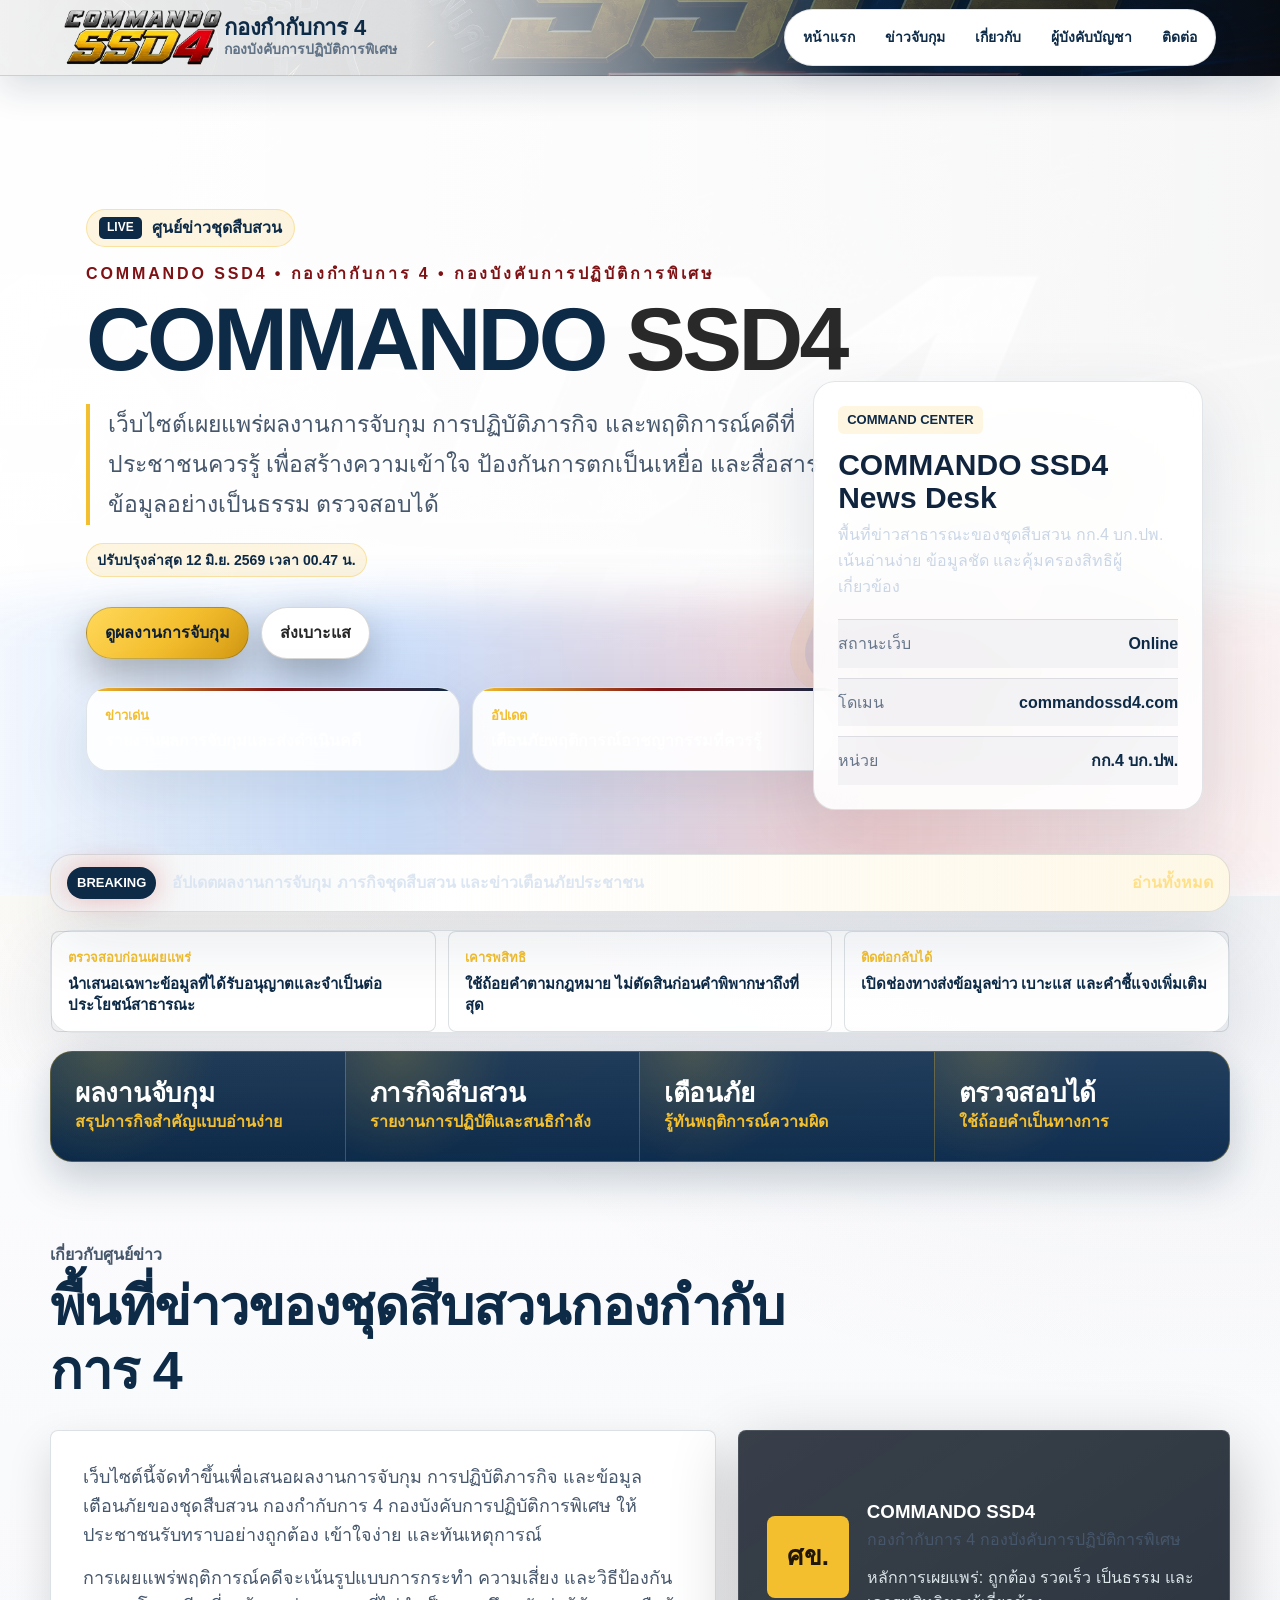
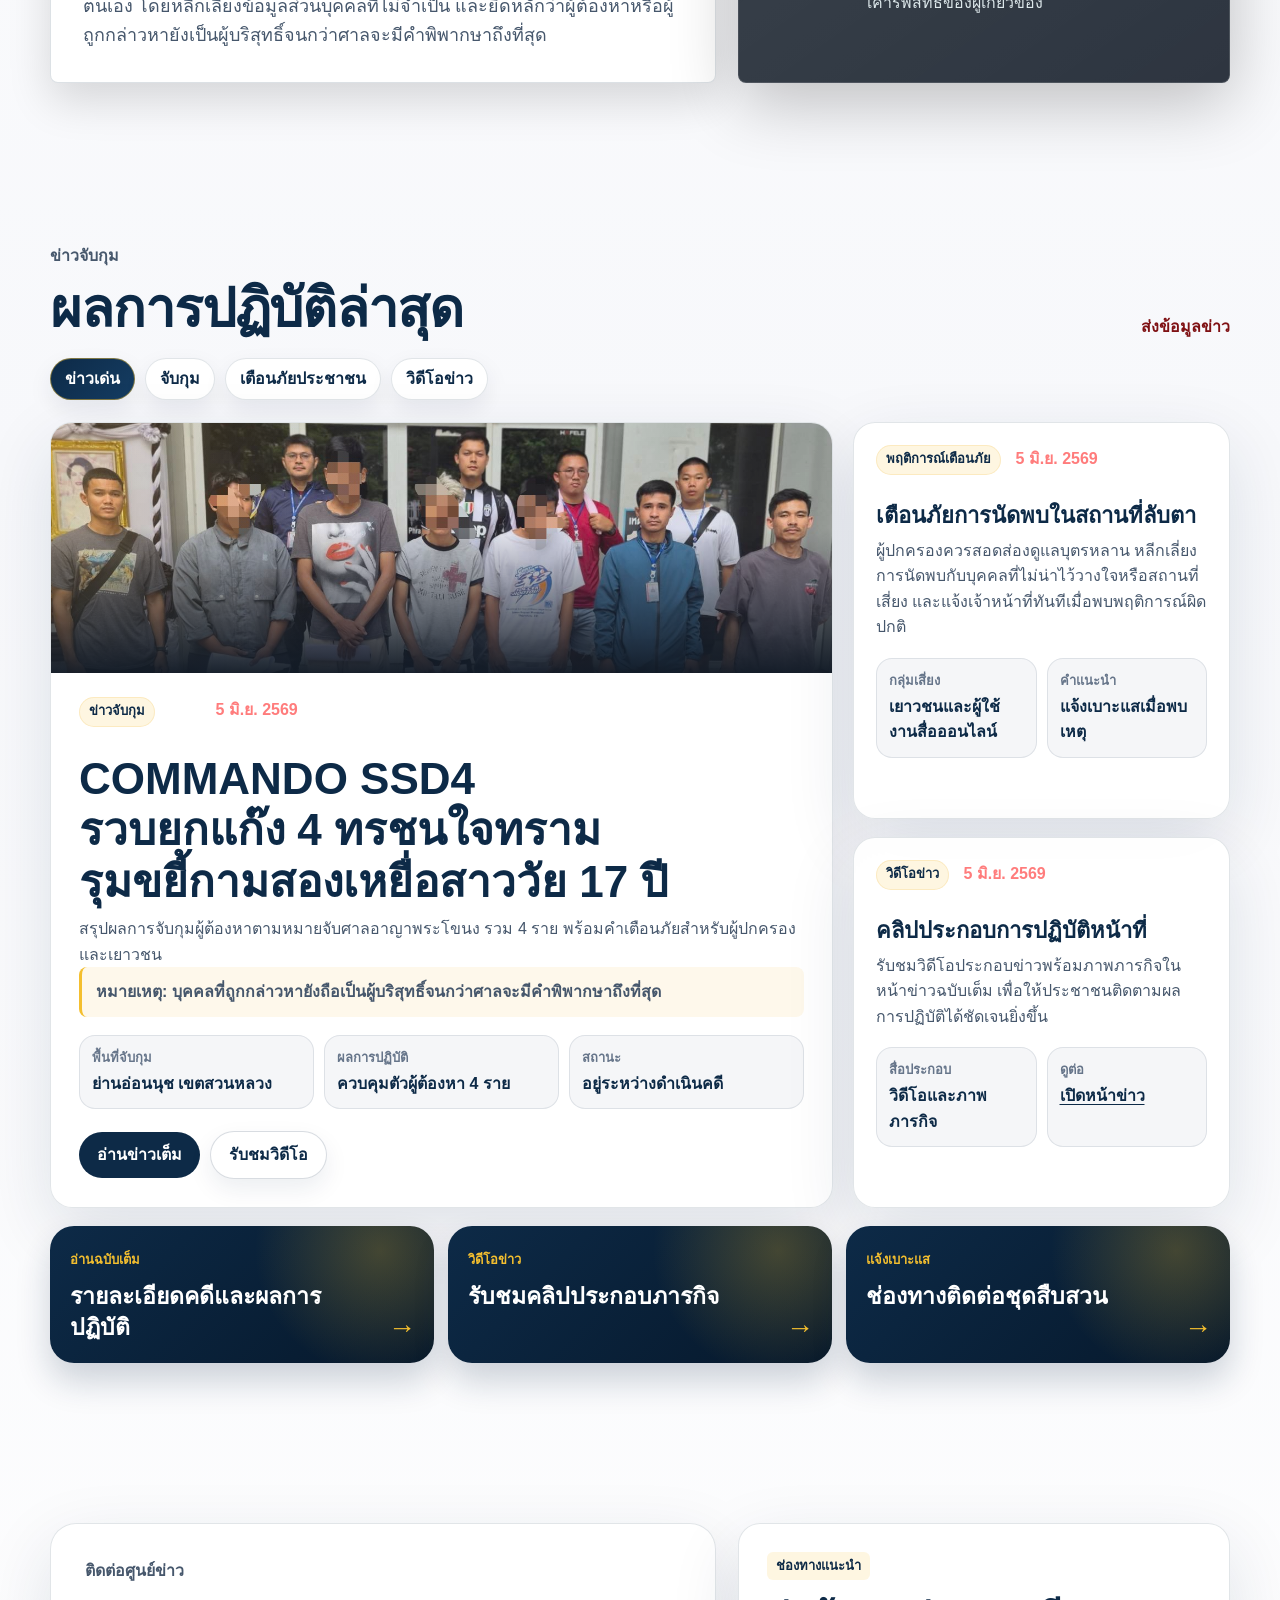
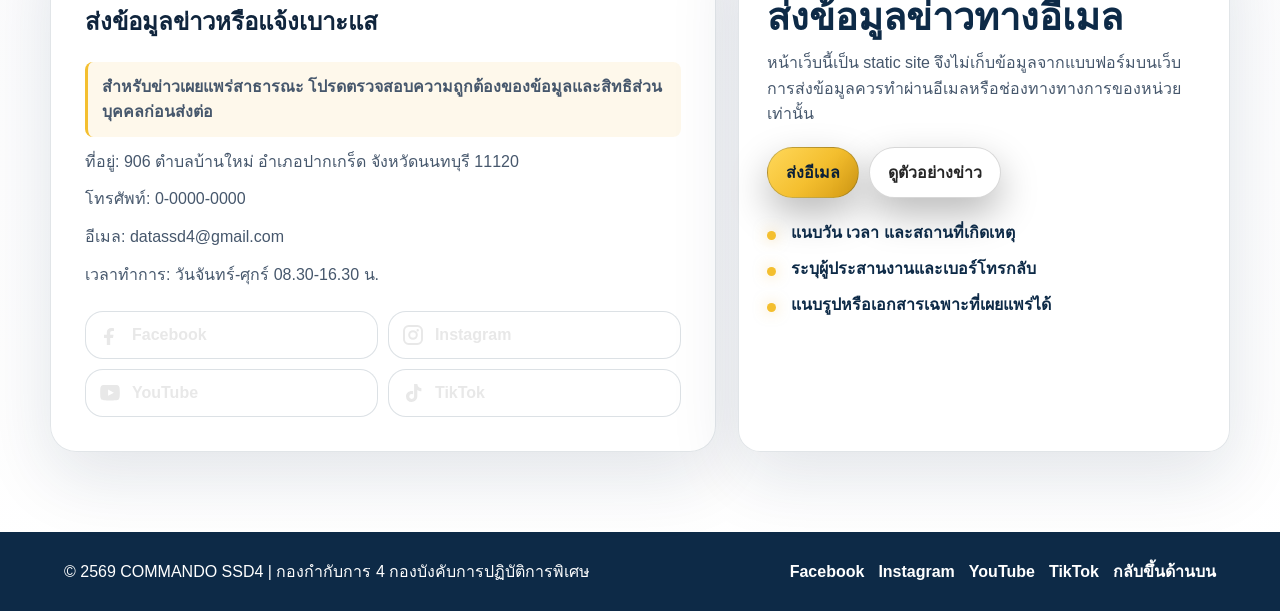
==== commit 409ce4a5: "Add article navigation and followup links" ====
--- a/index.html
+++ b/index.html
@@ -22,7 +22,7 @@
   <link rel="canonical" href="https://commandossd4.com/">
   <link rel="icon" href="assets/favicon.svg" type="image/svg+xml">
   <link rel="apple-touch-icon" href="assets/brand/commando-ssd4-header-logo-clean.png">
-  <link rel="stylesheet" href="styles.css?v=news-upgrade">
+  <link rel="stylesheet" href="styles.css?v=news-upgrade-2">
 </head>
 <body>
   <header class="site-header">
@@ -169,7 +169,7 @@
           </div>
           <span class="news-tag">ข่าวจับกุม</span>
           <time datetime="2026-06-05">5 มิ.ย. 2569</time>
-              <h3>COMMANDO SSD4<br>รวบยกแก๊ง 4 ทรชนใจทราม<br>รุมขยี้กามสองเหยื่อสาววัย 17 ปี</h3>
+          <h3>COMMANDO SSD4<br>รวบยกแก๊ง 4 ทรชนใจทราม<br>รุมขยี้กามสองเหยื่อสาววัย 17 ปี</h3>
           <p>สรุปผลการจับกุมผู้ต้องหาตามหมายจับศาลอาญาพระโขนง รวม 4 ราย พร้อมคำเตือนภัยสำหรับผู้ปกครองและเยาวชน</p>
           <p class="editor-note">หมายเหตุ: บุคคลที่ถูกกล่าวหายังถือเป็นผู้บริสุทธิ์จนกว่าศาลจะมีคำพิพากษาถึงที่สุด</p>
           <dl class="case-meta">
@@ -205,6 +205,20 @@
           </article>
         </div>
       </div>
+      <div class="news-followup" aria-label="ลิงก์ต่อเนื่องจากข่าวเด่น">
+        <a href="news/2026-06-05-arrest-case.html">
+          <span>อ่านฉบับเต็ม</span>
+          <strong>รายละเอียดคดีและผลการปฏิบัติ</strong>
+        </a>
+        <a href="news/2026-06-05-arrest-case.html#video">
+          <span>วิดีโอข่าว</span>
+          <strong>รับชมคลิปประกอบภารกิจ</strong>
+        </a>
+        <a href="#contact">
+          <span>แจ้งเบาะแส</span>
+          <strong>ช่องทางติดต่อชุดสืบสวน</strong>
+        </a>
+      </div>
     </section>
 
     <section id="contact" class="section contact-section">
@@ -274,9 +288,3 @@
   <script src="script.js?v=news-upgrade"></script>
 </body>
 </html>
-
-
-
-
-
-
--- a/styles.css
+++ b/styles.css
@@ -3141,6 +3141,51 @@
   text-underline-offset: 3px;
 }
 
+.news-followup {
+  display: grid;
+  grid-template-columns: repeat(3, 1fr);
+  gap: 14px;
+  margin-top: 18px;
+}
+
+.news-followup a {
+  position: relative;
+  overflow: hidden;
+  min-height: 116px;
+  padding: 20px;
+  border-radius: 24px;
+  background:
+    radial-gradient(circle at 86% 18%, rgba(244, 191, 47, 0.25), transparent 36%),
+    linear-gradient(135deg, #0d2a47, #06182b);
+  color: #fff;
+  box-shadow: 0 18px 34px rgba(13, 42, 71, 0.2);
+}
+
+.news-followup a::after {
+  content: "→";
+  position: absolute;
+  right: 18px;
+  bottom: 12px;
+  color: var(--gold);
+  font-size: 28px;
+  font-weight: 900;
+}
+
+.news-followup span {
+  display: inline-flex;
+  margin-bottom: 10px;
+  color: var(--gold);
+  font-size: 13px;
+  font-weight: 900;
+}
+
+.news-followup strong {
+  display: block;
+  max-width: 86%;
+  font-size: clamp(18px, 2vw, 23px);
+  line-height: 1.35;
+}
+
 .article-content h2 {
   display: flex;
   align-items: center;
@@ -3155,3 +3200,82 @@
   padding-top: 0;
   border-top: 0;
 }
+
+/* Article upgrade: table of contents and related links */
+.article-toc,
+.related-news {
+  display: flex;
+  flex-wrap: wrap;
+  align-items: center;
+  gap: 10px;
+  margin: 24px 0;
+  padding: 18px;
+  border: 1px solid rgba(13, 42, 71, 0.12);
+  border-radius: 24px;
+  background:
+    linear-gradient(135deg, rgba(13, 42, 71, 0.05), rgba(244, 191, 47, 0.1)),
+    #fff;
+  box-shadow: 0 14px 30px rgba(13, 42, 71, 0.1);
+}
+
+.article-toc strong {
+  margin-right: 6px;
+  color: var(--blue);
+  font-size: 18px;
+  font-weight: 900;
+}
+
+.article-toc a,
+.related-news a {
+  display: inline-flex;
+  align-items: center;
+  min-height: 38px;
+  padding: 8px 12px;
+  border: 1px solid rgba(13, 42, 71, 0.12);
+  border-radius: 999px;
+  background: #fff;
+  color: var(--blue);
+  font-weight: 900;
+}
+
+.article-toc a:hover,
+.related-news a:hover {
+  border-color: rgba(244, 191, 47, 0.6);
+  background: rgba(244, 191, 47, 0.14);
+}
+
+.related-news {
+  justify-content: space-between;
+  margin-top: 24px;
+}
+
+.related-news div {
+  min-width: min(100%, 260px);
+}
+
+.related-news h2 {
+  margin: 0;
+  color: var(--blue);
+  font-size: clamp(24px, 3vw, 34px);
+}
+
+.article-content h2[id] {
+  scroll-margin-top: 110px;
+}
+
+@media (max-width: 760px) {
+  .news-followup {
+    grid-template-columns: 1fr;
+  }
+
+  .article-toc,
+  .related-news {
+    display: grid;
+    grid-template-columns: 1fr;
+  }
+
+  .article-toc a,
+  .related-news a {
+    justify-content: center;
+  }
+}
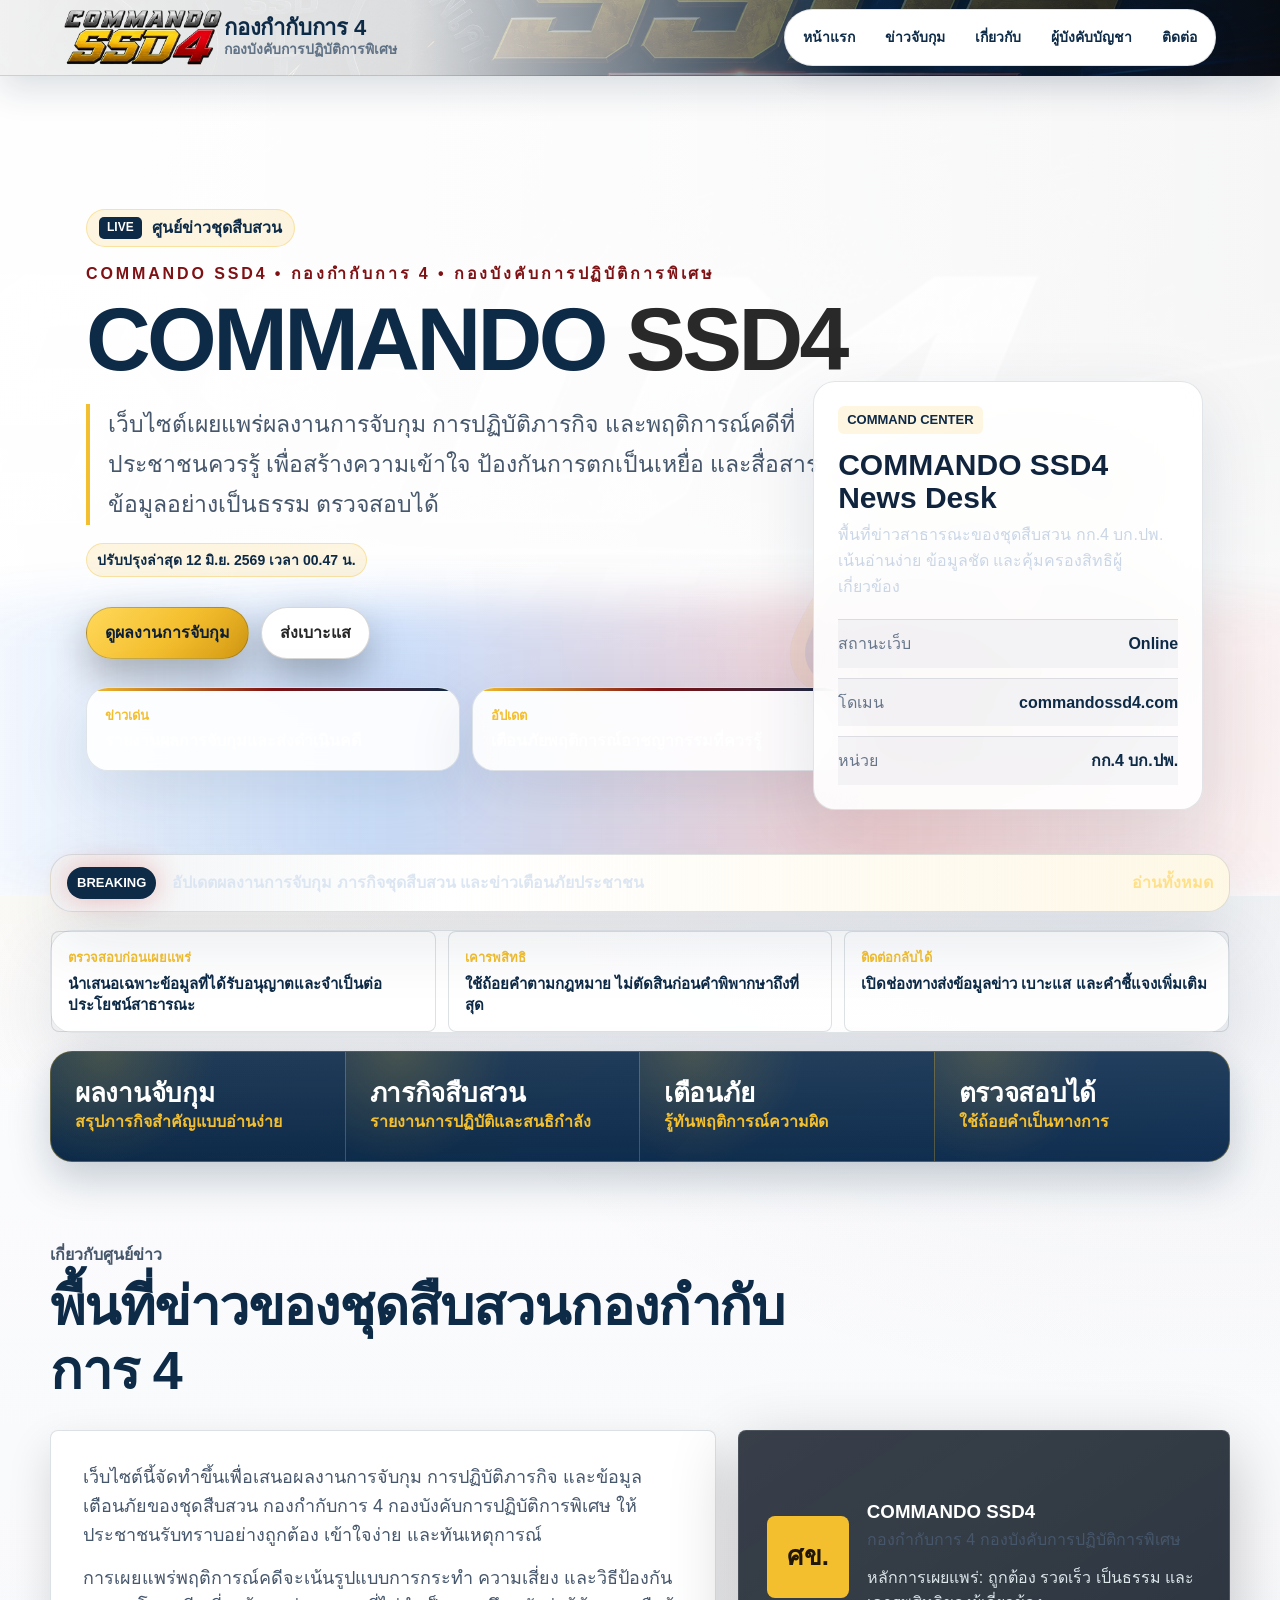
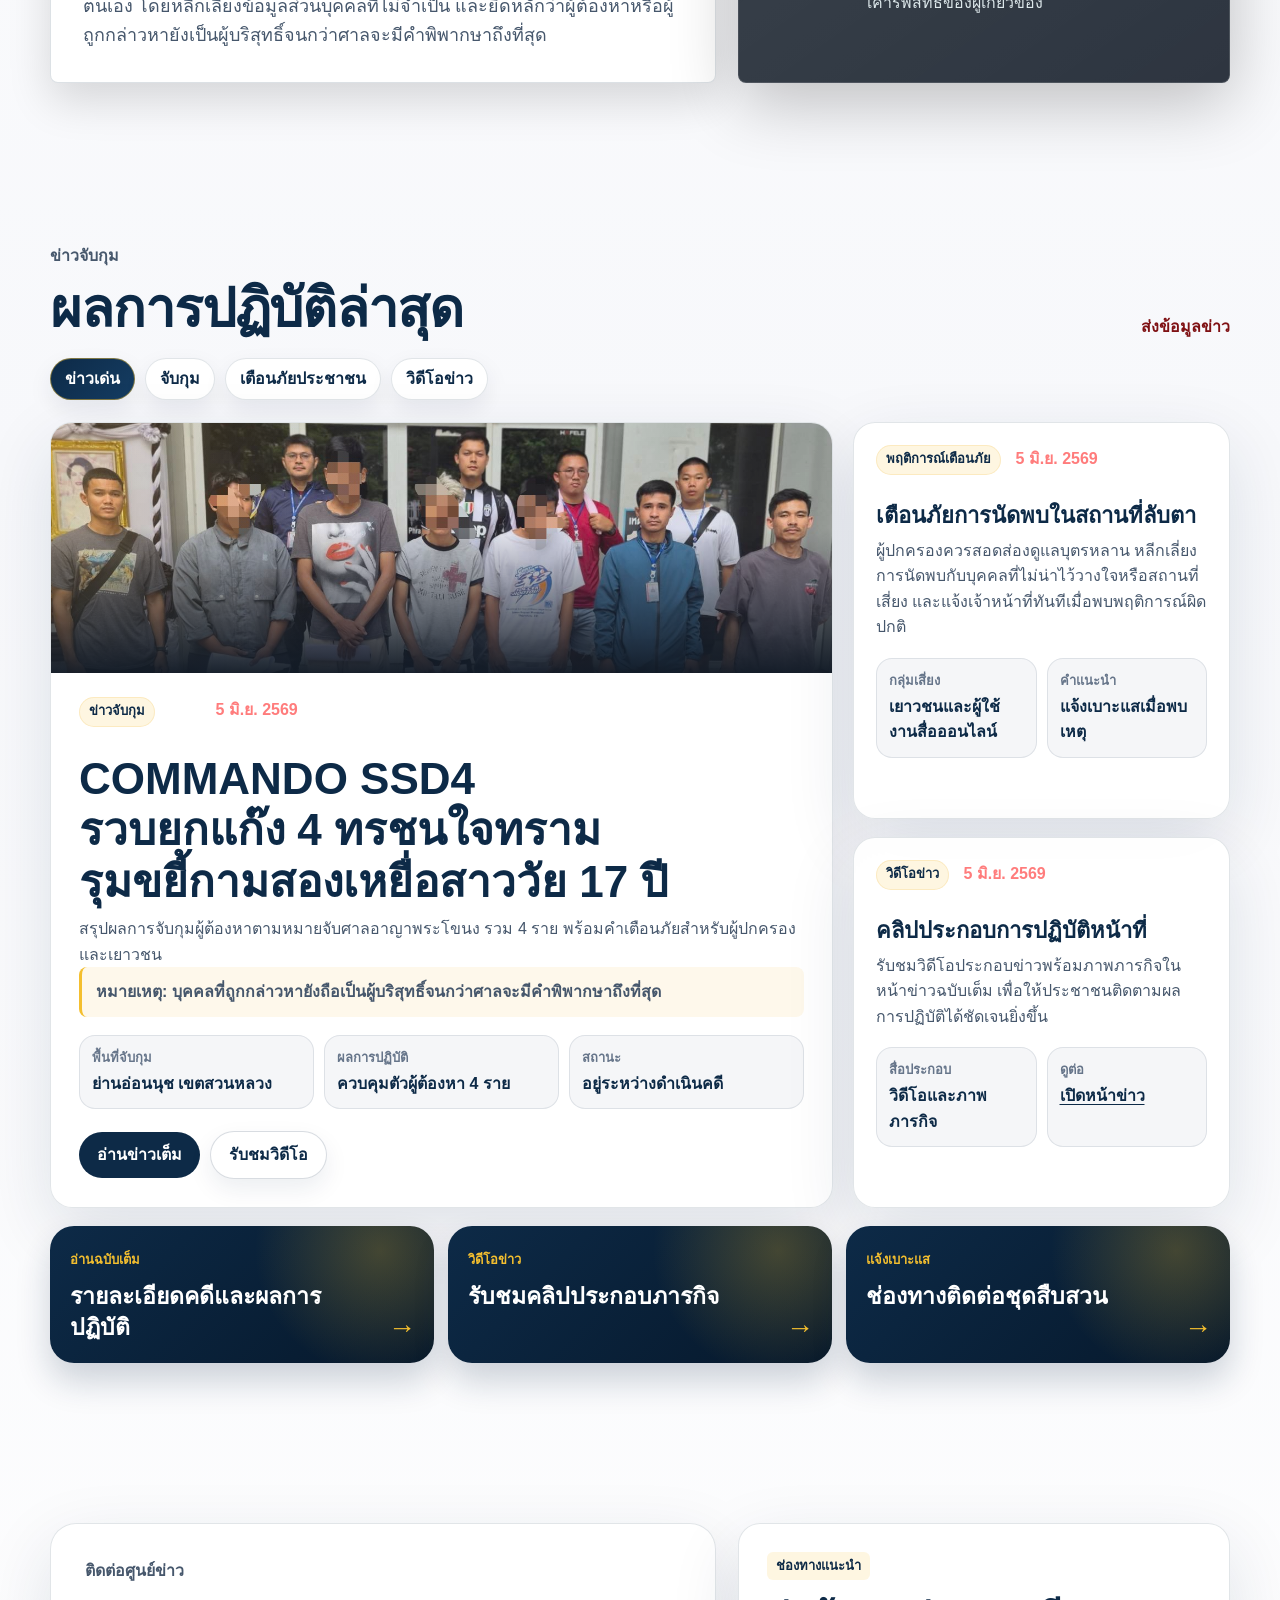
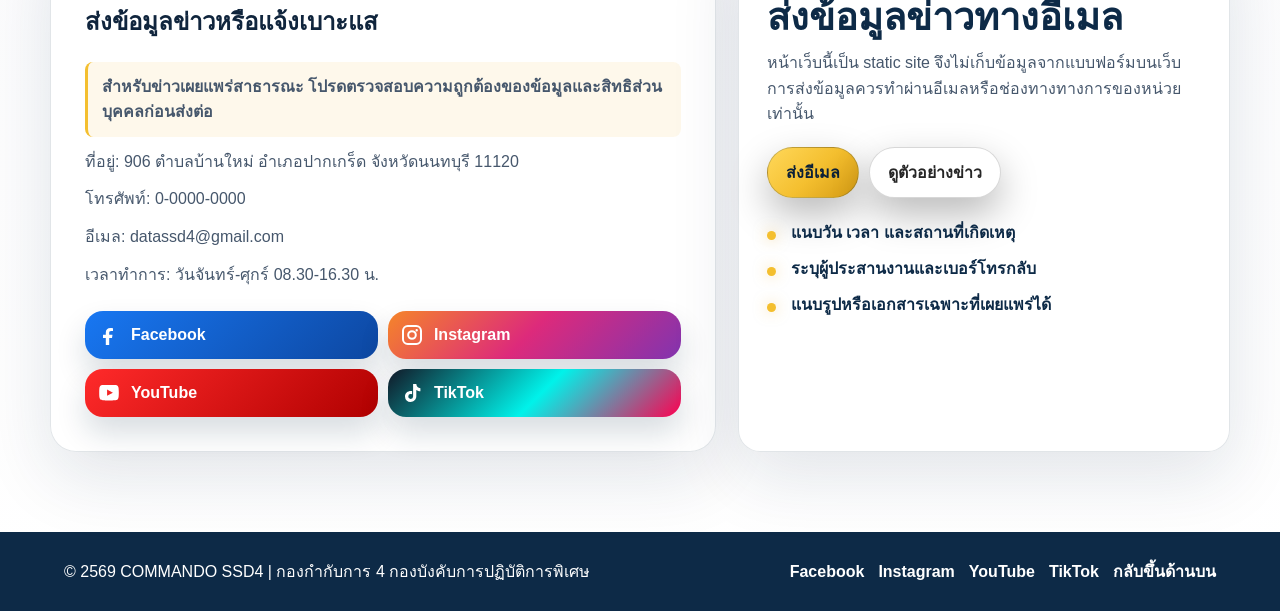
==== commit f69d9d4e: "Improve social link visibility" ====
--- a/index.html
+++ b/index.html
@@ -22,7 +22,7 @@
   <link rel="canonical" href="https://commandossd4.com/">
   <link rel="icon" href="assets/favicon.svg" type="image/svg+xml">
   <link rel="apple-touch-icon" href="assets/brand/commando-ssd4-header-logo-clean.png">
-  <link rel="stylesheet" href="styles.css?v=news-upgrade-2">
+  <link rel="stylesheet" href="styles.css?v=social-color">
 </head>
 <body>
   <header class="site-header">
--- a/styles.css
+++ b/styles.css
@@ -1706,6 +1706,33 @@
 .social-link {
   border-radius: 18px;
   background: rgba(255, 255, 255, 0.06);
+}
+
+.contact-info .social-link {
+  border: 0;
+  color: #fff;
+  box-shadow: 0 16px 30px rgba(13, 42, 71, 0.16);
+}
+
+.contact-info .social-link.facebook {
+  background: linear-gradient(135deg, #1877f2, #0d47a1);
+}
+
+.contact-info .social-link.instagram {
+  background: linear-gradient(135deg, #f58529, #dd2a7b 48%, #8134af);
+}
+
+.contact-info .social-link.youtube {
+  background: linear-gradient(135deg, #ff2a2a, #b00000);
+}
+
+.contact-info .social-link.tiktok {
+  background: linear-gradient(135deg, #111827, #00f2ea 52%, #ff0050);
+}
+
+.contact-info .social-link:hover {
+  transform: translateY(-3px);
+  box-shadow: 0 20px 38px rgba(13, 42, 71, 0.24);
 }
 
 @media (max-width: 1080px) {
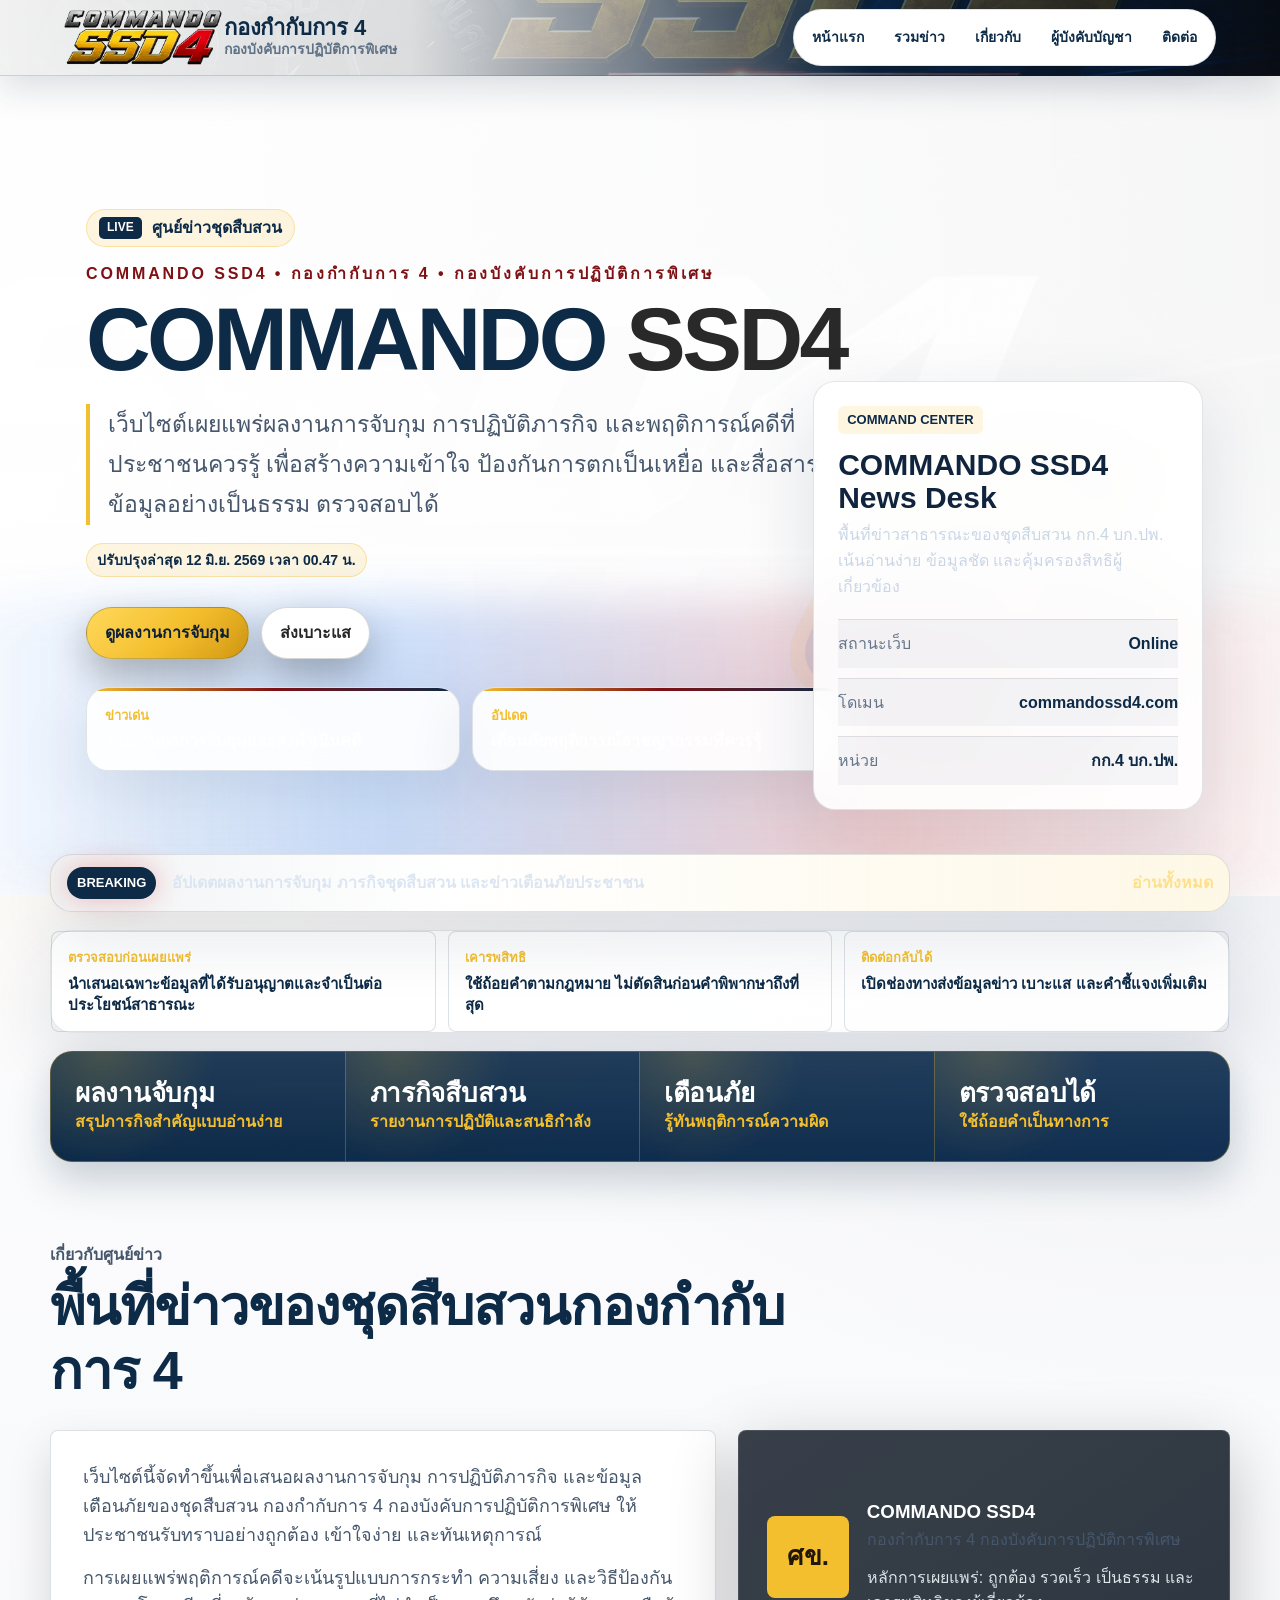
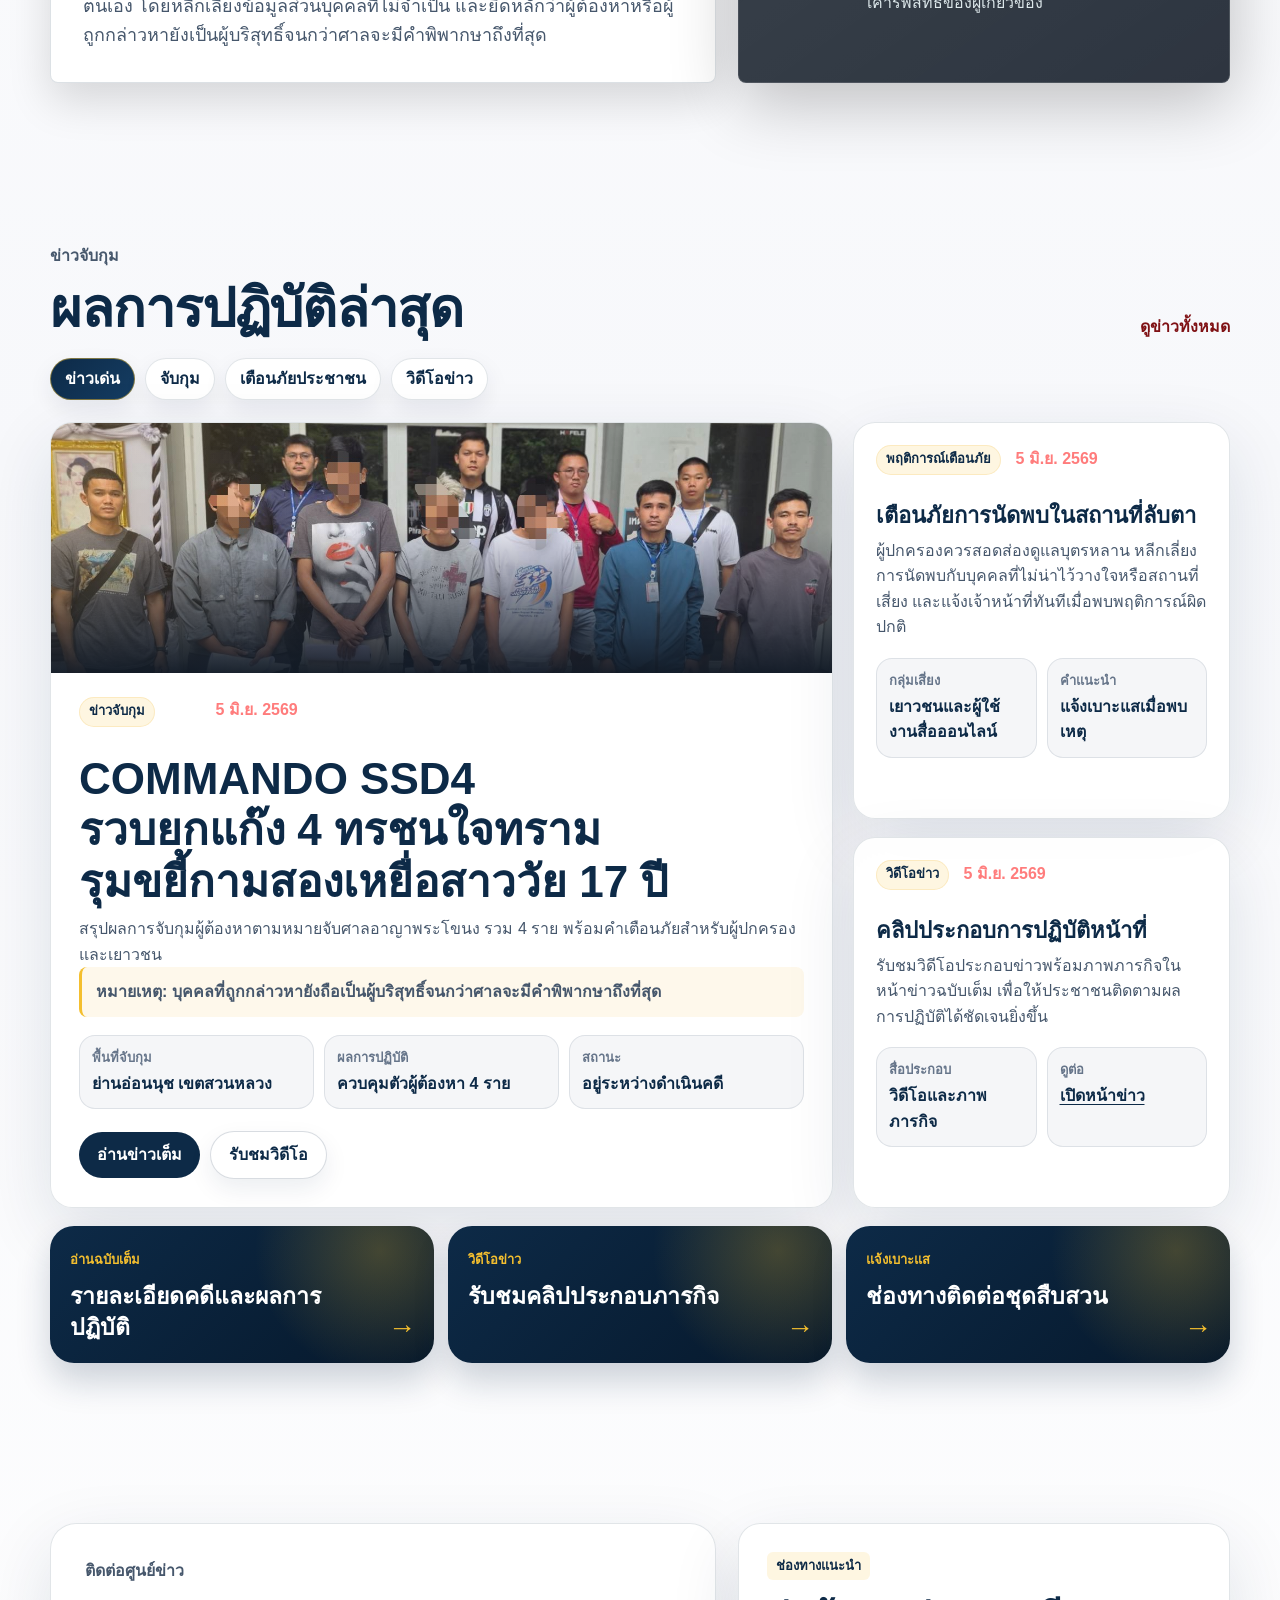
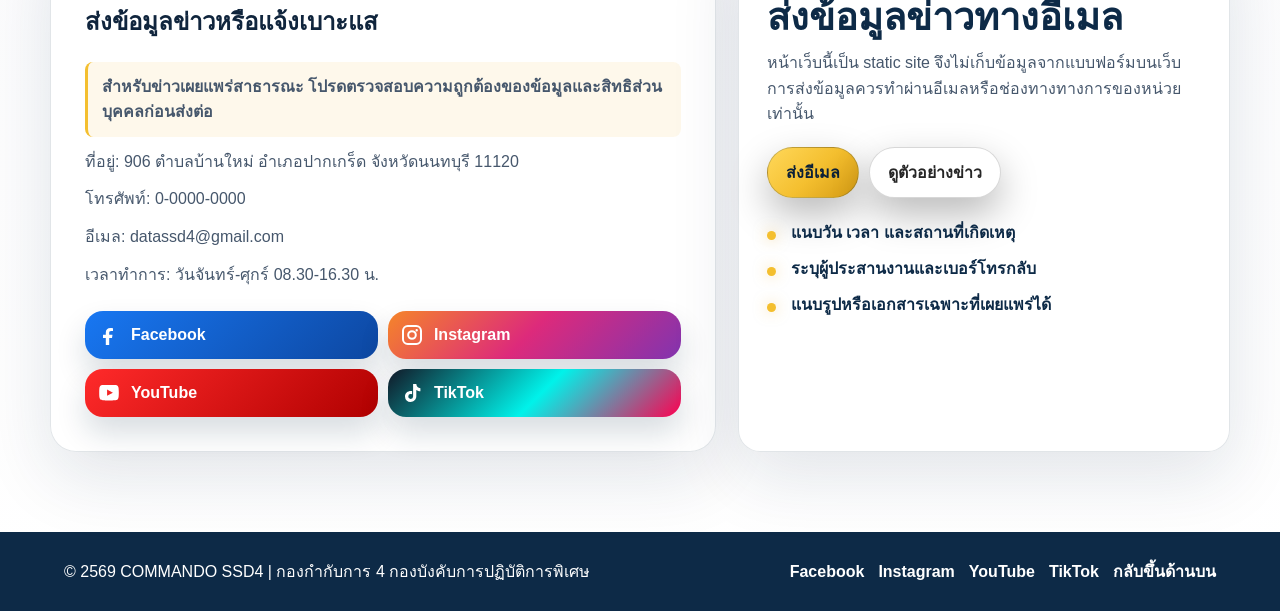
==== commit 44b56861: "Add news index page" ====
--- a/index.html
+++ b/index.html
@@ -22,7 +22,7 @@
   <link rel="canonical" href="https://commandossd4.com/">
   <link rel="icon" href="assets/favicon.svg" type="image/svg+xml">
   <link rel="apple-touch-icon" href="assets/brand/commando-ssd4-header-logo-clean.png">
-  <link rel="stylesheet" href="styles.css?v=social-color">
+  <link rel="stylesheet" href="styles.css?v=news-index">
 </head>
 <body>
   <header class="site-header">
@@ -40,7 +40,7 @@
     </button>
     <nav class="main-nav" aria-label="เมนูหลัก">
       <a href="#home">หน้าแรก</a>
-      <a href="#news">ข่าวจับกุม</a>
+      <a href="news.html">รวมข่าว</a>
       <a href="#about">เกี่ยวกับ</a>
       <a href="commanders.html">ผู้บังคับบัญชา</a>
       <a href="#contact">ติดต่อ</a>
@@ -154,7 +154,7 @@
           <p class="eyebrow">ข่าวจับกุม</p>
           <h2>ผลการปฏิบัติล่าสุด</h2>
         </div>
-        <a class="text-link" href="#contact">ส่งข้อมูลข่าว</a>
+        <a class="text-link" href="news.html">ดูข่าวทั้งหมด</a>
       </div>
       <div class="news-toolbar" aria-label="หมวดข่าว">
         <span>ข่าวเด่น</span>
@@ -263,7 +263,7 @@
         <p>หน้าเว็บนี้เป็น static site จึงไม่เก็บข้อมูลจากแบบฟอร์มบนเว็บ การส่งข้อมูลควรทำผ่านอีเมลหรือช่องทางทางการของหน่วยเท่านั้น</p>
         <div class="contact-actions">
           <a class="primary-button" href="mailto:datassd4@gmail.com?subject=ส่งข้อมูลข่าว Commando SSD4">ส่งอีเมล</a>
-          <a class="secondary-button" href="#news">ดูตัวอย่างข่าว</a>
+            <a class="secondary-button" href="news.html">ดูตัวอย่างข่าว</a>
         </div>
         <ul class="intel-list">
           <li>แนบวัน เวลา และสถานที่เกิดเหตุ</li>
@@ -285,6 +285,6 @@
     </div>
   </footer>
 
-  <script src="script.js?v=news-upgrade"></script>
+  <script src="script.js?v=news-index"></script>
 </body>
 </html>
--- a/styles.css
+++ b/styles.css
@@ -1733,6 +1733,271 @@
 .contact-info .social-link:hover {
   transform: translateY(-3px);
   box-shadow: 0 20px 38px rgba(13, 42, 71, 0.24);
+}
+
+/* News index page */
+.news-index-main {
+  padding-top: 76px;
+}
+
+.news-index-hero {
+  position: relative;
+  min-height: 420px;
+  display: grid;
+  align-items: end;
+  overflow: hidden;
+  background: #07111f;
+}
+
+.news-index-hero-image {
+  position: absolute;
+  inset: 0;
+  width: 100%;
+  height: 100%;
+  object-fit: cover;
+}
+
+.news-index-hero-overlay {
+  position: absolute;
+  inset: 0;
+  background:
+    linear-gradient(90deg, rgba(5, 13, 24, 0.95), rgba(5, 13, 24, 0.62), rgba(5, 13, 24, 0.86)),
+    linear-gradient(0deg, rgba(5, 13, 24, 0.96), transparent 62%);
+}
+
+.news-index-hero-content {
+  position: relative;
+  z-index: 1;
+  width: min(1160px, calc(100% - 40px));
+  margin: 0 auto;
+  padding: 84px 0 68px;
+  color: #fff;
+}
+
+.news-index-hero-content h1 {
+  max-width: 820px;
+  margin: 8px 0 14px;
+  color: #fff;
+  font-size: clamp(42px, 7vw, 82px);
+  line-height: 1.02;
+}
+
+.news-index-hero-content p:not(.eyebrow) {
+  max-width: 720px;
+  margin: 0;
+  color: rgba(255, 255, 255, 0.82);
+  font-size: clamp(18px, 2.4vw, 24px);
+}
+
+.news-index-section {
+  padding-top: 44px;
+}
+
+.news-index-layout {
+  display: grid;
+  grid-template-columns: minmax(0, 1fr) 340px;
+  gap: 22px;
+  align-items: start;
+}
+
+.news-lead-card,
+.news-index-panel,
+.news-list-card {
+  border: 1px solid rgba(13, 42, 71, 0.12);
+  border-radius: 28px;
+  background: #fff;
+  box-shadow: 0 18px 44px rgba(13, 42, 71, 0.12);
+}
+
+.news-lead-card {
+  overflow: hidden;
+}
+
+.news-lead-image {
+  display: block;
+  height: clamp(250px, 38vw, 440px);
+  background: #dbe4ee;
+}
+
+.news-lead-image img,
+.news-list-image img {
+  width: 100%;
+  height: 100%;
+  object-fit: cover;
+}
+
+.news-lead-body {
+  padding: clamp(22px, 4vw, 38px);
+}
+
+.news-card-meta {
+  display: flex;
+  flex-wrap: wrap;
+  gap: 12px;
+  align-items: center;
+  margin-bottom: 14px;
+}
+
+.news-card-meta time {
+  color: #d94646;
+  font-weight: 900;
+}
+
+.news-lead-body h2 {
+  margin: 0 0 14px;
+  color: var(--blue);
+  font-size: clamp(32px, 5vw, 54px);
+  line-height: 1.18;
+}
+
+.news-lead-body h2 a,
+.news-list-body h3 a {
+  color: inherit;
+}
+
+.news-lead-body p {
+  max-width: 820px;
+  color: #46576c;
+  font-size: 18px;
+}
+
+.news-index-panel {
+  position: sticky;
+  top: 96px;
+  padding: 22px;
+  background:
+    radial-gradient(circle at 90% 0%, rgba(244, 191, 47, 0.16), transparent 34%),
+    #fff;
+}
+
+.news-index-panel h2 {
+  margin: 0 0 18px;
+  color: var(--blue);
+}
+
+.news-search {
+  display: grid;
+  gap: 8px;
+  color: #46576c;
+  font-weight: 900;
+}
+
+.news-search input {
+  width: 100%;
+  min-height: 48px;
+  padding: 0 14px;
+  border: 1px solid rgba(13, 42, 71, 0.18);
+  border-radius: 16px;
+  color: var(--blue);
+  font: inherit;
+  font-weight: 800;
+  outline: none;
+}
+
+.news-search input:focus {
+  border-color: var(--gold);
+  box-shadow: 0 0 0 4px rgba(244, 191, 47, 0.16);
+}
+
+.news-filter-list {
+  display: flex;
+  flex-wrap: wrap;
+  gap: 8px;
+  margin: 18px 0;
+}
+
+.news-filter {
+  min-height: 40px;
+  padding: 8px 12px;
+  border: 1px solid rgba(13, 42, 71, 0.14);
+  border-radius: 999px;
+  background: #fff;
+  color: var(--blue);
+  font: inherit;
+  font-weight: 900;
+  cursor: pointer;
+}
+
+.news-filter.active,
+.news-filter:hover {
+  border-color: var(--blue);
+  background: var(--blue);
+  color: #fff;
+}
+
+.news-result-count {
+  margin: 0;
+  color: #6a7b8f;
+  font-weight: 900;
+}
+
+.news-list-header {
+  display: flex;
+  justify-content: space-between;
+  gap: 18px;
+  align-items: end;
+  margin: 42px 0 18px;
+}
+
+.news-list-header h2 {
+  margin: 0;
+  color: var(--blue);
+  font-size: clamp(30px, 4vw, 46px);
+}
+
+.news-card-grid {
+  display: grid;
+  grid-template-columns: repeat(3, minmax(0, 1fr));
+  gap: 18px;
+}
+
+.news-list-card {
+  overflow: hidden;
+}
+
+.news-list-card[hidden] {
+  display: none;
+}
+
+.news-list-image {
+  display: block;
+  height: 210px;
+  background: #dbe4ee;
+}
+
+.news-list-body {
+  padding: 20px;
+}
+
+.news-list-body h3 {
+  margin: 0 0 10px;
+  color: var(--blue);
+  font-size: 24px;
+  line-height: 1.25;
+}
+
+.news-list-body p {
+  margin: 0 0 16px;
+  color: #526276;
+}
+
+.card-read-link {
+  color: var(--blue);
+  font-weight: 900;
+  text-decoration: underline;
+  text-decoration-color: var(--gold);
+  text-decoration-thickness: 3px;
+  text-underline-offset: 5px;
+}
+
+.news-empty-state {
+  margin: 26px 0 0;
+  padding: 22px;
+  border: 1px dashed rgba(13, 42, 71, 0.22);
+  border-radius: 22px;
+  color: #526276;
+  text-align: center;
+  font-weight: 900;
 }
 
 @media (max-width: 1080px) {
@@ -3306,3 +3571,41 @@
     justify-content: center;
   }
 }
+
+@media (max-width: 1080px) {
+  .news-index-layout {
+    grid-template-columns: 1fr;
+  }
+
+  .news-index-panel {
+    position: static;
+  }
+
+  .news-card-grid {
+    grid-template-columns: repeat(2, minmax(0, 1fr));
+  }
+}
+
+@media (max-width: 760px) {
+  .news-index-main {
+    padding-top: 68px;
+  }
+
+  .news-index-hero {
+    min-height: 360px;
+  }
+
+  .news-index-hero-content {
+    width: min(100% - 28px, 1160px);
+    padding: 62px 0 46px;
+  }
+
+  .news-list-header {
+    display: grid;
+    align-items: start;
+  }
+
+  .news-card-grid {
+    grid-template-columns: 1fr;
+  }
+}
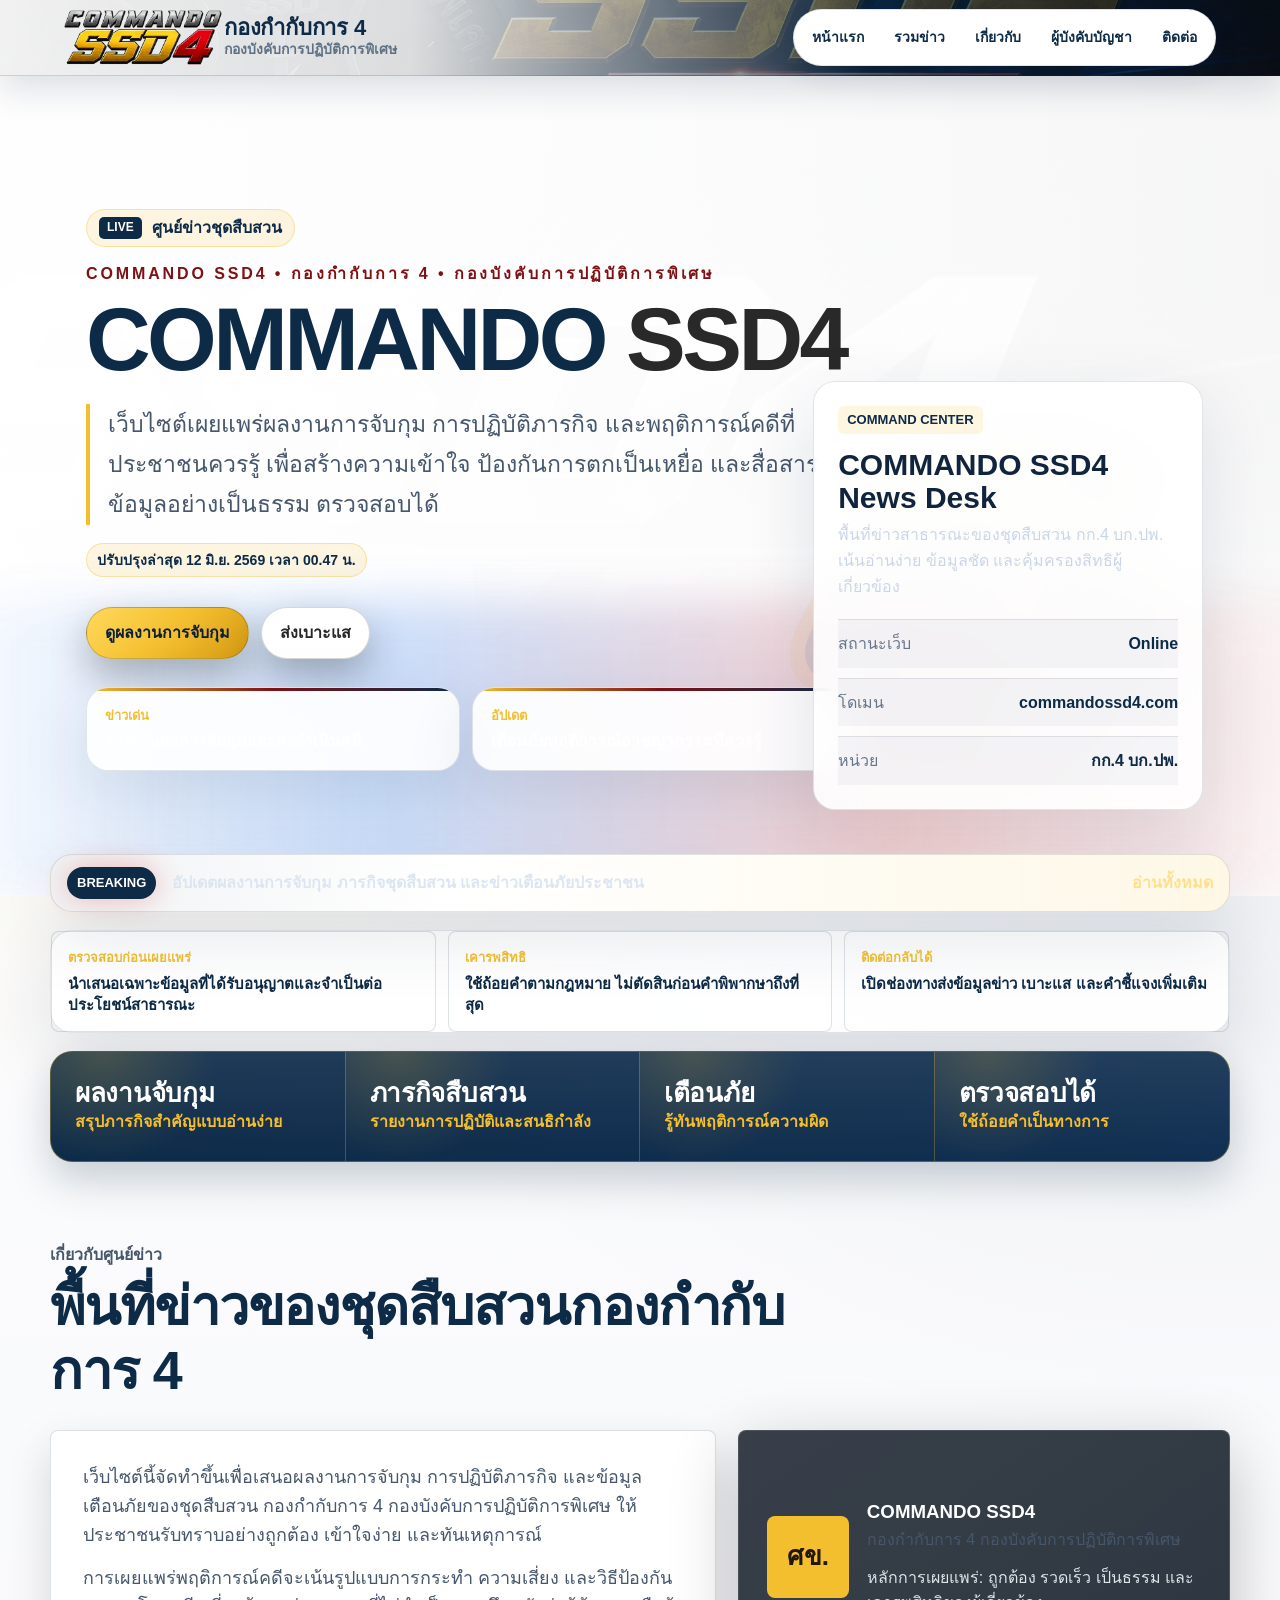
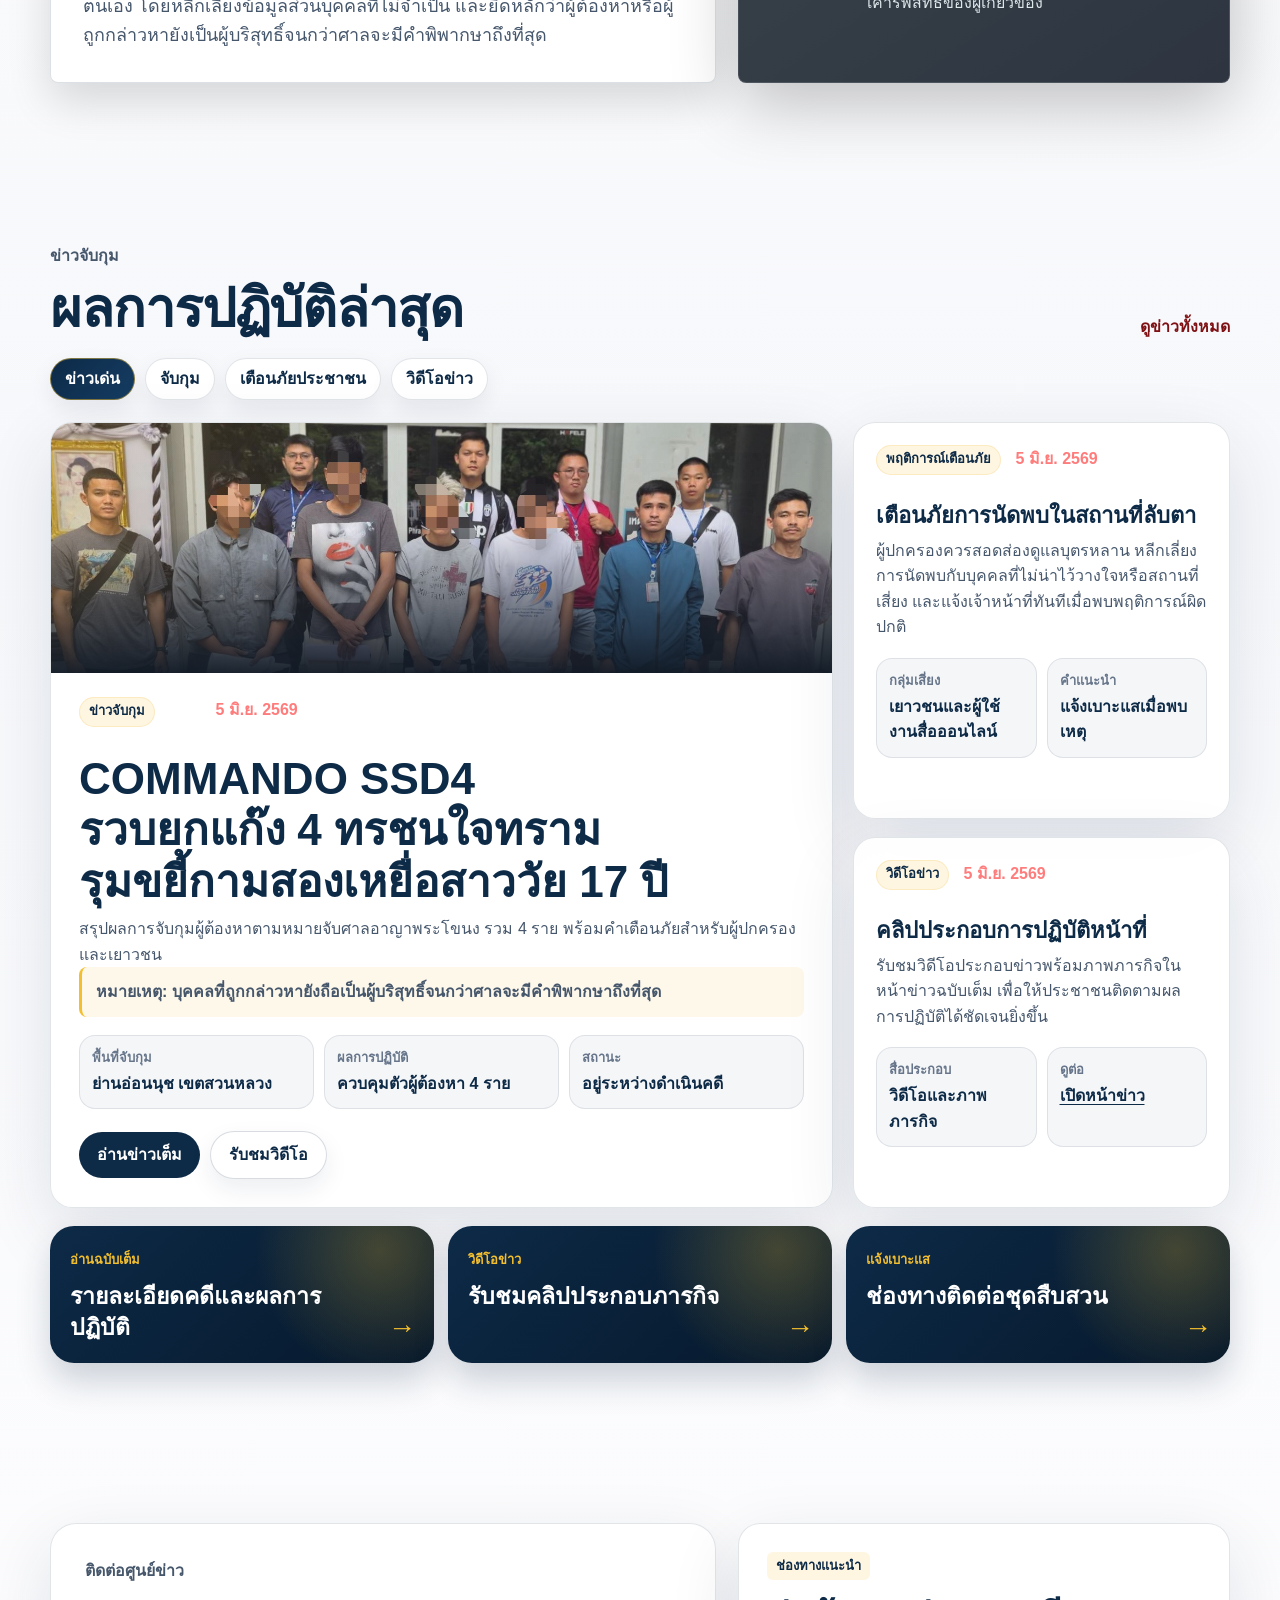
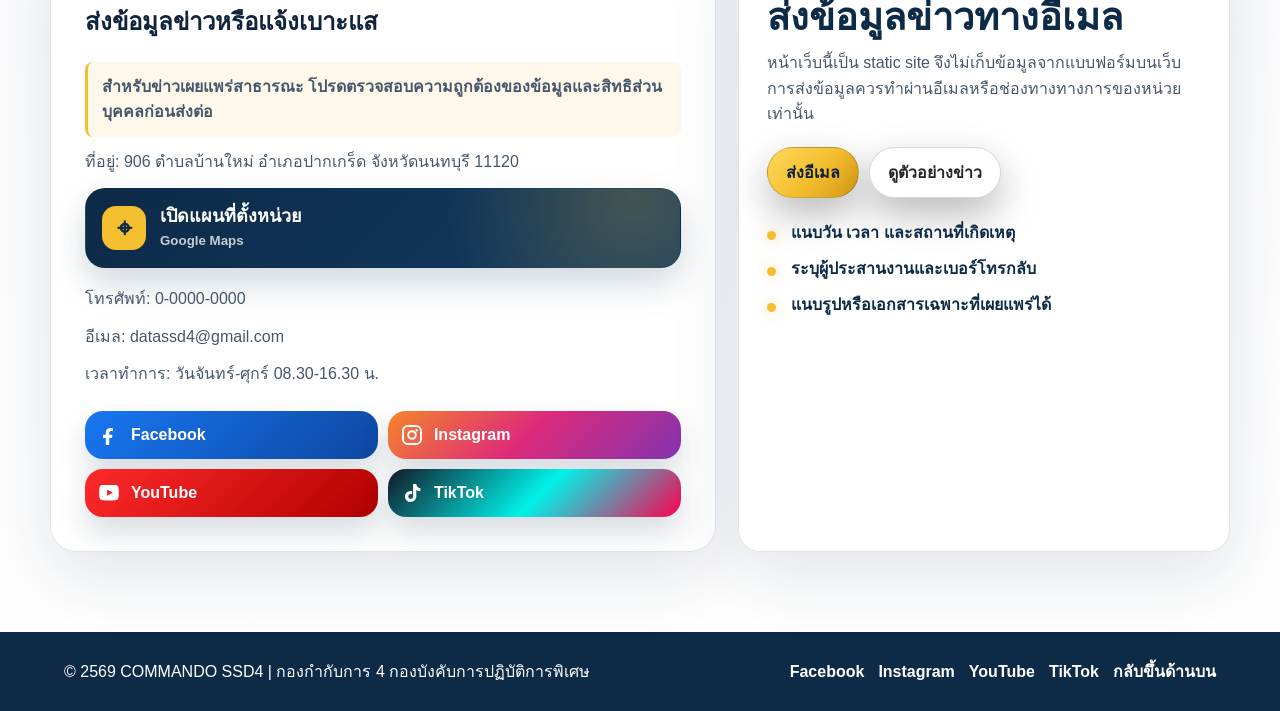
==== commit aaf380b2: "Add Google Maps location link" ====
--- a/index.html
+++ b/index.html
@@ -15,14 +15,14 @@
   <meta name="twitter:title" content="COMMANDO SSD4 | กองกำกับการ 4 กองบังคับการปฏิบัติการพิเศษ">
   <meta name="twitter:description" content="รายงานผลงานการจับกุม ภารกิจ และข่าวเตือนภัยประชาชนจาก COMMANDO SSD4">
   <meta name="twitter:image" content="https://commandossd4.com/assets/cover/ssd4-cover-wide-mono.jpg">
-  <meta http-equiv="Content-Security-Policy" content="default-src 'self'; base-uri 'self'; object-src 'none'; frame-src 'none'; child-src 'none'; worker-src 'none'; form-action 'none'; img-src 'self' data:; font-src 'self'; media-src 'self'; manifest-src 'self'; style-src 'self'; style-src-elem 'self'; style-src-attr 'none'; script-src 'self'; script-src-elem 'self'; script-src-attr 'none'; connect-src 'none'; prefetch-src 'self'; navigate-to 'self' https://www.facebook.com https://www.instagram.com https://www.youtube.com https://www.tiktok.com mailto:; trusted-types default; require-trusted-types-for 'script'">
+  <meta http-equiv="Content-Security-Policy" content="default-src 'self'; base-uri 'self'; object-src 'none'; frame-src 'none'; child-src 'none'; worker-src 'none'; form-action 'none'; img-src 'self' data:; font-src 'self'; media-src 'self'; manifest-src 'self'; style-src 'self'; style-src-elem 'self'; style-src-attr 'none'; script-src 'self'; script-src-elem 'self'; script-src-attr 'none'; connect-src 'none'; prefetch-src 'self'; navigate-to 'self' https://www.facebook.com https://www.instagram.com https://www.youtube.com https://www.tiktok.com https://maps.app.goo.gl https://www.google.com mailto:; trusted-types default; require-trusted-types-for 'script'">
   <meta name="referrer" content="strict-origin-when-cross-origin">
   <meta http-equiv="Permissions-Policy" content="camera=(), microphone=(), geolocation=(), payment=(), usb=(), bluetooth=(), interest-cohort=()">
   <meta http-equiv="X-Content-Type-Options" content="nosniff">
   <link rel="canonical" href="https://commandossd4.com/">
   <link rel="icon" href="assets/favicon.svg" type="image/svg+xml">
   <link rel="apple-touch-icon" href="assets/brand/commando-ssd4-header-logo-clean.png">
-  <link rel="stylesheet" href="styles.css?v=news-index">
+  <link rel="stylesheet" href="styles.css?v=map-link">
 </head>
 <body>
   <header class="site-header">
@@ -227,11 +227,18 @@
         <h2>ส่งข้อมูลข่าวหรือแจ้งเบาะแส</h2>
         <p class="contact-lead">สำหรับข่าวเผยแพร่สาธารณะ โปรดตรวจสอบความถูกต้องของข้อมูลและสิทธิส่วนบุคคลก่อนส่งต่อ</p>
         <p>ที่อยู่: 906 ตำบลบ้านใหม่ อำเภอปากเกร็ด จังหวัดนนทบุรี 11120</p>
+        <a class="map-link" href="https://maps.app.goo.gl/cY9nkMkqJ4x2Moxg7" target="_blank" rel="noopener noreferrer" referrerpolicy="no-referrer" aria-label="เปิดที่ตั้งบน Google Maps">
+          <span class="map-icon" aria-hidden="true">⌖</span>
+          <span>
+            <strong>เปิดแผนที่ตั้งหน่วย</strong>
+            <small>Google Maps</small>
+          </span>
+        </a>
         <p>โทรศัพท์: 0-0000-0000</p>
         <p>อีเมล: datassd4@gmail.com</p>
         <p>เวลาทำการ: วันจันทร์-ศุกร์ 08.30-16.30 น.</p>
         <div class="social-block" aria-label="ช่องทางโซเชียลมีเดีย">
-          <a class="social-link facebook" href="https://www.facebook.com/profile.php?id=61590325751776" target="_blank" rel="noopener noreferrer" referrerpolicy="no-referrer" aria-label="Facebook Commando SSD4">
+          <a class="social-link facebook" href="https://www.facebook.com/share/1BGMzTdyQH/?mibextid=wwXIfr" target="_blank" rel="noopener noreferrer" referrerpolicy="no-referrer" aria-label="Facebook Commando SSD4">
             <svg viewBox="0 0 24 24" aria-hidden="true">
               <path d="M14.2 8.1H16V5.2c-.9-.1-1.8-.2-2.7-.2-2.7 0-4.5 1.6-4.5 4.6v2.1H6v3.2h2.8V22h3.4v-7.1h2.8l.5-3.2h-3.3V9.9c0-1 .3-1.8 2-1.8Z"></path>
             </svg>
@@ -277,7 +284,7 @@
   <footer class="site-footer">
     <p>© 2569 COMMANDO SSD4 | กองกำกับการ 4 กองบังคับการปฏิบัติการพิเศษ</p>
     <div class="footer-actions">
-      <a href="https://www.facebook.com/profile.php?id=61590325751776" target="_blank" rel="noopener noreferrer" referrerpolicy="no-referrer">Facebook</a>
+      <a href="https://www.facebook.com/share/1BGMzTdyQH/?mibextid=wwXIfr" target="_blank" rel="noopener noreferrer" referrerpolicy="no-referrer">Facebook</a>
       <a href="https://www.instagram.com/commando_ssd4" target="_blank" rel="noopener noreferrer" referrerpolicy="no-referrer">Instagram</a>
       <a href="https://www.youtube.com/@commando_ssd4" target="_blank" rel="noopener noreferrer" referrerpolicy="no-referrer">YouTube</a>
       <a href="https://www.tiktok.com/@commandossd4" target="_blank" rel="noopener noreferrer" referrerpolicy="no-referrer">TikTok</a>
--- a/styles.css
+++ b/styles.css
@@ -1733,6 +1733,55 @@
 .contact-info .social-link:hover {
   transform: translateY(-3px);
   box-shadow: 0 20px 38px rgba(13, 42, 71, 0.24);
+}
+
+.map-link {
+  display: flex;
+  align-items: center;
+  gap: 14px;
+  margin: 14px 0 18px;
+  padding: 16px;
+  border: 1px solid rgba(13, 42, 71, 0.12);
+  border-radius: 20px;
+  background:
+    radial-gradient(circle at 92% 12%, rgba(244, 191, 47, 0.22), transparent 34%),
+    linear-gradient(135deg, #0d2a47, #123b63);
+  color: #fff;
+  box-shadow: 0 16px 34px rgba(13, 42, 71, 0.18);
+}
+
+.map-link:hover {
+  transform: translateY(-2px);
+  box-shadow: 0 20px 40px rgba(13, 42, 71, 0.25);
+}
+
+.map-icon {
+  display: grid;
+  place-items: center;
+  width: 44px;
+  height: 44px;
+  flex: 0 0 44px;
+  border-radius: 14px;
+  background: var(--gold);
+  color: var(--blue);
+  font-size: 26px;
+  font-weight: 900;
+}
+
+.map-link strong,
+.map-link small {
+  display: block;
+}
+
+.map-link strong {
+  font-size: 18px;
+  line-height: 1.25;
+}
+
+.map-link small {
+  margin-top: 2px;
+  color: rgba(255, 255, 255, 0.76);
+  font-weight: 800;
 }
 
 /* News index page */
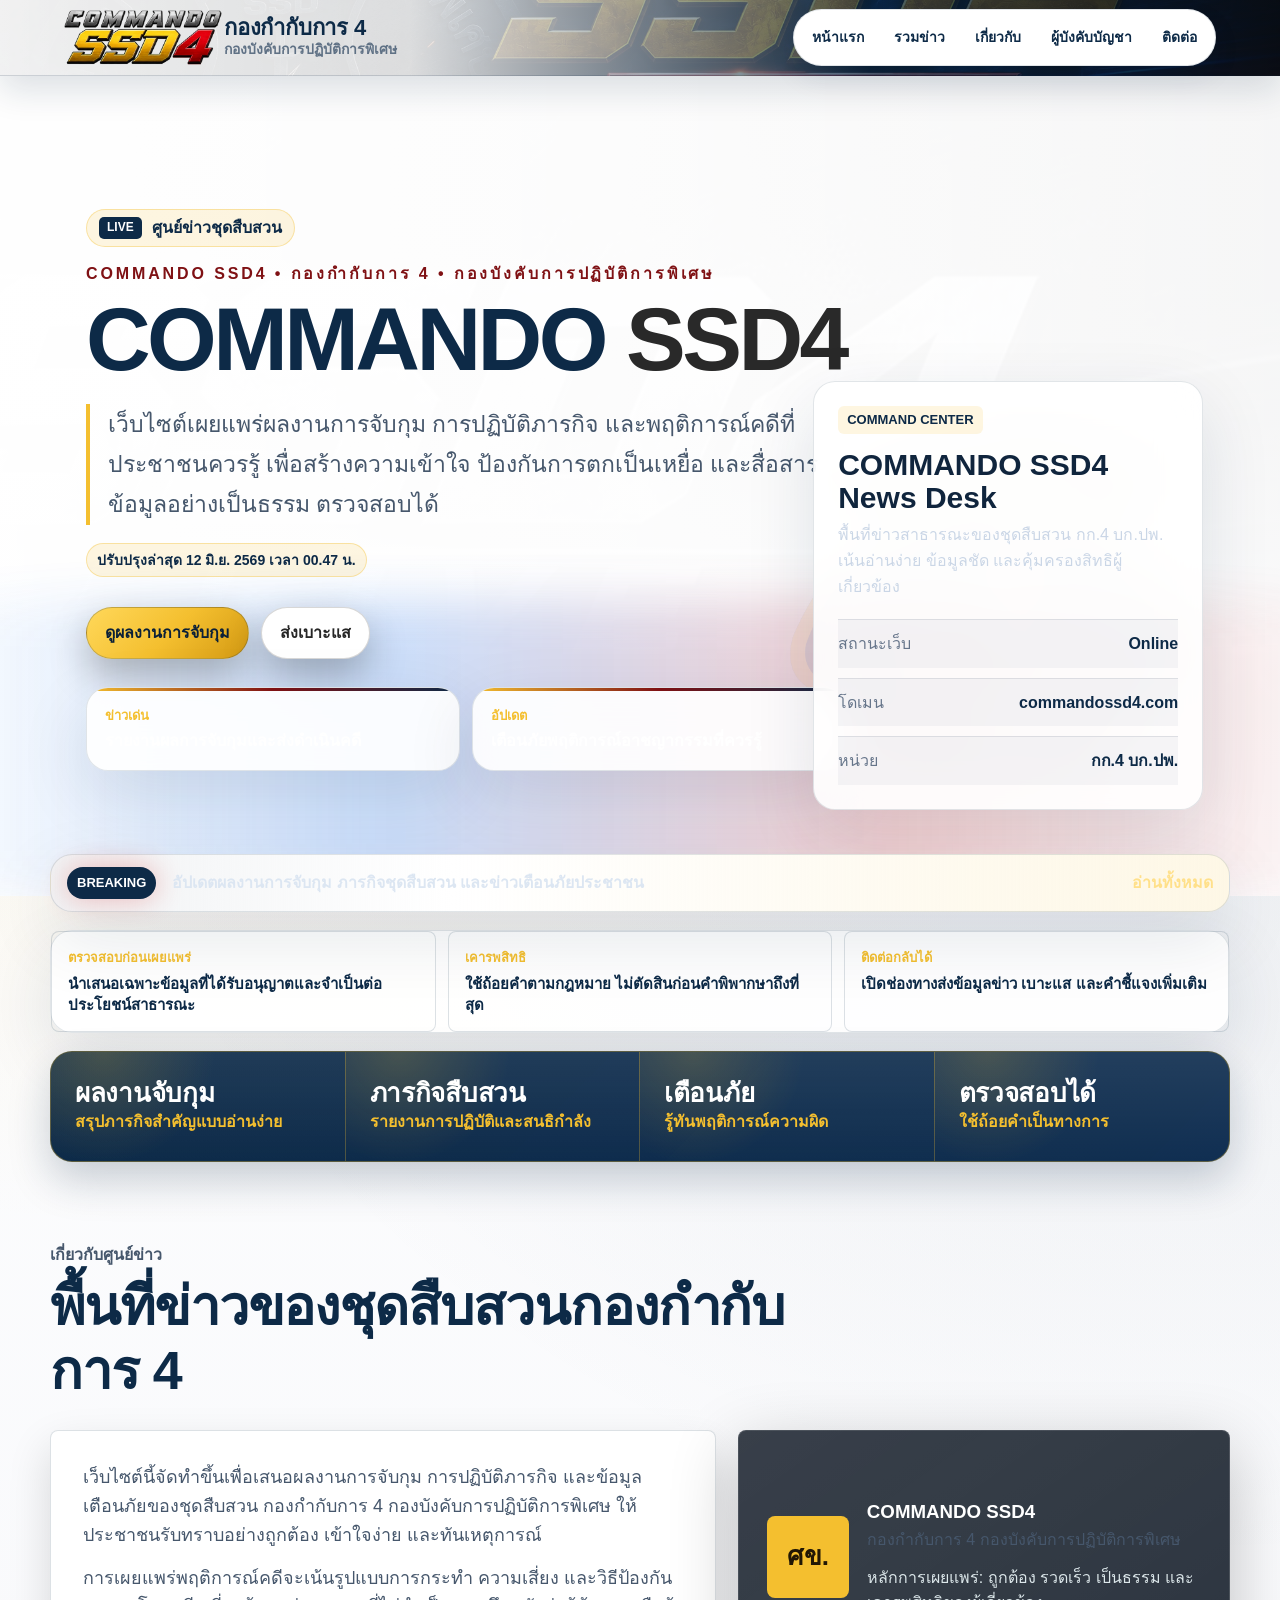
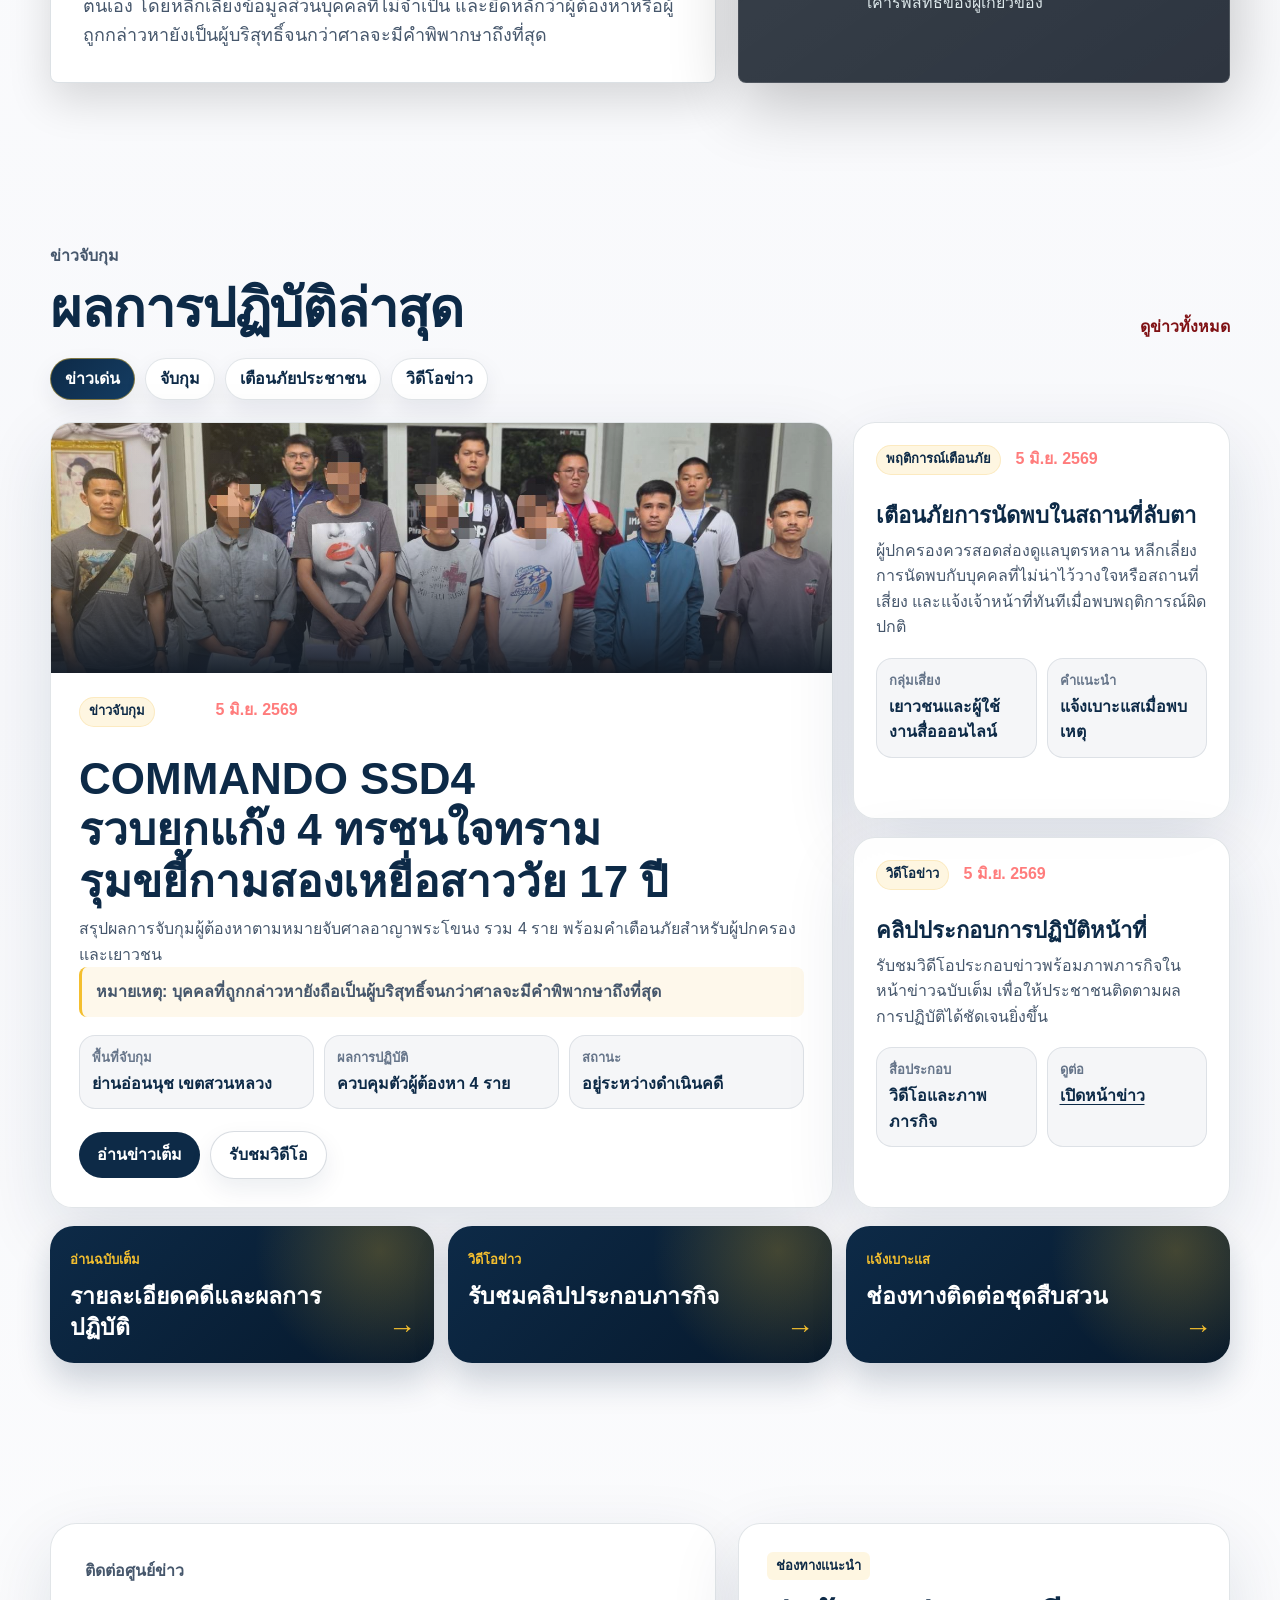
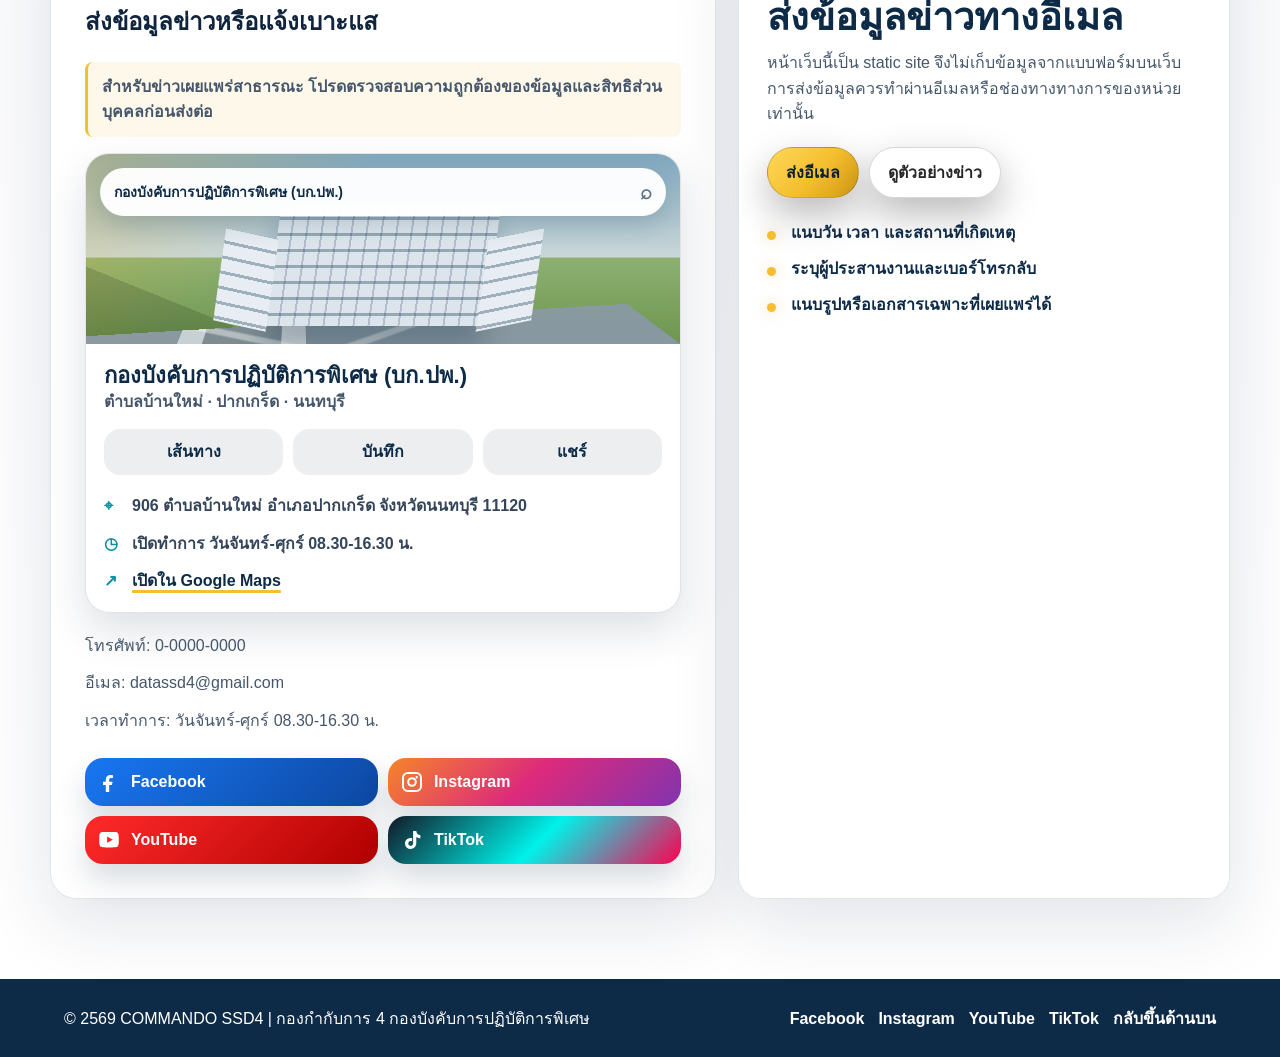
==== commit f289bd64: "Add location preview card" ====
--- a/index.html
+++ b/index.html
@@ -22,7 +22,7 @@
   <link rel="canonical" href="https://commandossd4.com/">
   <link rel="icon" href="assets/favicon.svg" type="image/svg+xml">
   <link rel="apple-touch-icon" href="assets/brand/commando-ssd4-header-logo-clean.png">
-  <link rel="stylesheet" href="styles.css?v=map-link">
+  <link rel="stylesheet" href="styles.css?v=location-card">
 </head>
 <body>
   <header class="site-header">
@@ -226,14 +226,26 @@
         <p class="eyebrow">ติดต่อศูนย์ข่าว</p>
         <h2>ส่งข้อมูลข่าวหรือแจ้งเบาะแส</h2>
         <p class="contact-lead">สำหรับข่าวเผยแพร่สาธารณะ โปรดตรวจสอบความถูกต้องของข้อมูลและสิทธิส่วนบุคคลก่อนส่งต่อ</p>
-        <p>ที่อยู่: 906 ตำบลบ้านใหม่ อำเภอปากเกร็ด จังหวัดนนทบุรี 11120</p>
-        <a class="map-link" href="https://maps.app.goo.gl/cY9nkMkqJ4x2Moxg7" target="_blank" rel="noopener noreferrer" referrerpolicy="no-referrer" aria-label="เปิดที่ตั้งบน Google Maps">
-          <span class="map-icon" aria-hidden="true">⌖</span>
-          <span>
-            <strong>เปิดแผนที่ตั้งหน่วย</strong>
-            <small>Google Maps</small>
-          </span>
-        </a>
+        <div class="location-card" aria-label="แสดงที่ตั้งหน่วย">
+          <a class="location-visual" href="https://maps.app.goo.gl/cY9nkMkqJ4x2Moxg7" target="_blank" rel="noopener noreferrer" referrerpolicy="no-referrer" aria-label="เปิดที่ตั้งบน Google Maps">
+            <span class="map-search-pill">กองบังคับการปฏิบัติการพิเศษ (บก.ปพ.)</span>
+            <span class="location-building" aria-hidden="true"></span>
+          </a>
+          <div class="location-body">
+            <h3>กองบังคับการปฏิบัติการพิเศษ (บก.ปพ.)</h3>
+            <p class="location-subtitle">ตำบลบ้านใหม่ · ปากเกร็ด · นนทบุรี</p>
+            <div class="location-actions" aria-label="เครื่องมือแผนที่">
+              <a href="https://maps.app.goo.gl/cY9nkMkqJ4x2Moxg7" target="_blank" rel="noopener noreferrer" referrerpolicy="no-referrer">เส้นทาง</a>
+              <a href="https://maps.app.goo.gl/cY9nkMkqJ4x2Moxg7" target="_blank" rel="noopener noreferrer" referrerpolicy="no-referrer">บันทึก</a>
+              <a href="https://maps.app.goo.gl/cY9nkMkqJ4x2Moxg7" target="_blank" rel="noopener noreferrer" referrerpolicy="no-referrer">แชร์</a>
+            </div>
+            <ul class="location-details">
+              <li><span aria-hidden="true">⌖</span>906 ตำบลบ้านใหม่ อำเภอปากเกร็ด จังหวัดนนทบุรี 11120</li>
+              <li><span aria-hidden="true">◷</span>เปิดทำการ วันจันทร์-ศุกร์ 08.30-16.30 น.</li>
+              <li><span aria-hidden="true">↗</span><a href="https://maps.app.goo.gl/cY9nkMkqJ4x2Moxg7" target="_blank" rel="noopener noreferrer" referrerpolicy="no-referrer">เปิดใน Google Maps</a></li>
+            </ul>
+          </div>
+        </div>
         <p>โทรศัพท์: 0-0000-0000</p>
         <p>อีเมล: datassd4@gmail.com</p>
         <p>เวลาทำการ: วันจันทร์-ศุกร์ 08.30-16.30 น.</p>
@@ -292,6 +304,7 @@
     </div>
   </footer>
 
-  <script src="script.js?v=news-index"></script>
+  <script src="assets/data/news-data.js?v=news-system"></script>
+  <script src="script.js?v=news-system-2"></script>
 </body>
 </html>
--- a/styles.css
+++ b/styles.css
@@ -1735,53 +1735,167 @@
   box-shadow: 0 20px 38px rgba(13, 42, 71, 0.24);
 }
 
-.map-link {
+.location-card {
+  overflow: hidden;
+  margin: 16px 0 20px;
+  border: 1px solid rgba(13, 42, 71, 0.12);
+  border-radius: 24px;
+  background: #fff;
+  box-shadow: 0 18px 42px rgba(13, 42, 71, 0.14);
+}
+
+.location-visual {
+  position: relative;
+  display: block;
+  min-height: 190px;
+  overflow: hidden;
+  background:
+    linear-gradient(22deg, rgba(0, 0, 0, 0.14) 0 18%, transparent 18% 100%),
+    linear-gradient(142deg, rgba(244, 191, 47, 0.32), transparent 36%),
+    linear-gradient(180deg, #7ea6bd, #c9d7d9 54%, #8db072 55%, #6e964f);
+}
+
+.location-visual::before {
+  content: "";
+  position: absolute;
+  inset: auto -8% -20% -8%;
+  height: 78%;
+  background:
+    linear-gradient(30deg, transparent 0 41%, rgba(255, 255, 255, 0.45) 42% 44%, transparent 45%),
+    linear-gradient(150deg, transparent 0 44%, rgba(255, 255, 255, 0.45) 45% 47%, transparent 48%),
+    linear-gradient(90deg, #8c9aa5 0 18%, #cdd4d9 18% 22%, #7f8c96 22% 35%, #d8dde1 35% 39%, #8998a3 39% 100%);
+  transform: perspective(520px) rotateX(58deg) rotateZ(-8deg);
+  transform-origin: center bottom;
+  opacity: 0.95;
+}
+
+.map-search-pill {
+  position: absolute;
+  z-index: 2;
+  top: 14px;
+  left: 14px;
+  right: 14px;
+  min-height: 42px;
   display: flex;
   align-items: center;
-  gap: 14px;
+  padding: 8px 14px;
+  border-radius: 999px;
+  background: rgba(255, 255, 255, 0.96);
+  color: var(--blue);
+  font-size: 14px;
+  font-weight: 900;
+  box-shadow: 0 10px 22px rgba(13, 42, 71, 0.16);
+}
+
+.map-search-pill::after {
+  content: "⌕";
+  margin-left: auto;
+  color: #5c7085;
+  font-size: 20px;
+}
+
+.location-building {
+  position: absolute;
+  z-index: 1;
+  left: 50%;
+  bottom: 18px;
+  width: 220px;
+  height: 122px;
+  border-radius: 8px 8px 2px 2px;
+  background:
+    repeating-linear-gradient(90deg, transparent 0 13px, rgba(13, 42, 71, 0.2) 13px 15px),
+    repeating-linear-gradient(180deg, #dce5ec 0 13px, #97a8b5 13px 16px);
+  box-shadow: 0 22px 28px rgba(13, 42, 71, 0.28);
+  transform: translateX(-50%) skewX(-8deg);
+}
+
+.location-building::before,
+.location-building::after {
+  content: "";
+  position: absolute;
+  bottom: 0;
+  width: 54px;
+  height: 92px;
+  background:
+    repeating-linear-gradient(180deg, #e7edf2 0 12px, #9fb0bd 12px 15px);
+}
+
+.location-building::before {
+  left: -52px;
+  transform: skewY(12deg);
+}
+
+.location-building::after {
+  right: -46px;
+  transform: skewY(-12deg);
+}
+
+.location-body {
+  padding: 18px;
+}
+
+.location-body h3 {
+  margin: 0;
+  color: var(--blue);
+  font-size: 22px;
+  line-height: 1.25;
+}
+
+.location-subtitle {
+  margin: 4px 0 14px;
+  color: #526276;
+  font-weight: 800;
+}
+
+.location-actions {
+  display: grid;
+  grid-template-columns: repeat(3, 1fr);
+  gap: 10px;
   margin: 14px 0 18px;
-  padding: 16px;
-  border: 1px solid rgba(13, 42, 71, 0.12);
-  border-radius: 20px;
-  background:
-    radial-gradient(circle at 92% 12%, rgba(244, 191, 47, 0.22), transparent 34%),
-    linear-gradient(135deg, #0d2a47, #123b63);
-  color: #fff;
-  box-shadow: 0 16px 34px rgba(13, 42, 71, 0.18);
-}
-
-.map-link:hover {
-  transform: translateY(-2px);
-  box-shadow: 0 20px 40px rgba(13, 42, 71, 0.25);
-}
-
-.map-icon {
+}
+
+.location-actions a {
   display: grid;
   place-items: center;
-  width: 44px;
-  height: 44px;
-  flex: 0 0 44px;
-  border-radius: 14px;
-  background: var(--gold);
+  min-height: 46px;
+  border-radius: 16px;
+  background: rgba(13, 42, 71, 0.08);
   color: var(--blue);
-  font-size: 26px;
   font-weight: 900;
 }
 
-.map-link strong,
-.map-link small {
-  display: block;
-}
-
-.map-link strong {
-  font-size: 18px;
-  line-height: 1.25;
-}
-
-.map-link small {
-  margin-top: 2px;
-  color: rgba(255, 255, 255, 0.76);
+.location-actions a:hover {
+  background: var(--blue);
+  color: #fff;
+}
+
+.location-details {
+  display: grid;
+  gap: 12px;
+  margin: 0;
+  padding: 0;
+  list-style: none;
+}
+
+.location-details li {
+  display: grid;
+  grid-template-columns: 28px 1fr;
+  align-items: start;
+  color: #34455b;
   font-weight: 800;
+}
+
+.location-details span {
+  color: #0b8fa3;
+  font-weight: 900;
+}
+
+.location-details a {
+  color: var(--blue);
+  text-decoration: underline;
+  text-decoration-color: var(--gold);
+  text-decoration-thickness: 3px;
+  text-underline-offset: 4px;
 }
 
 /* News index page */
